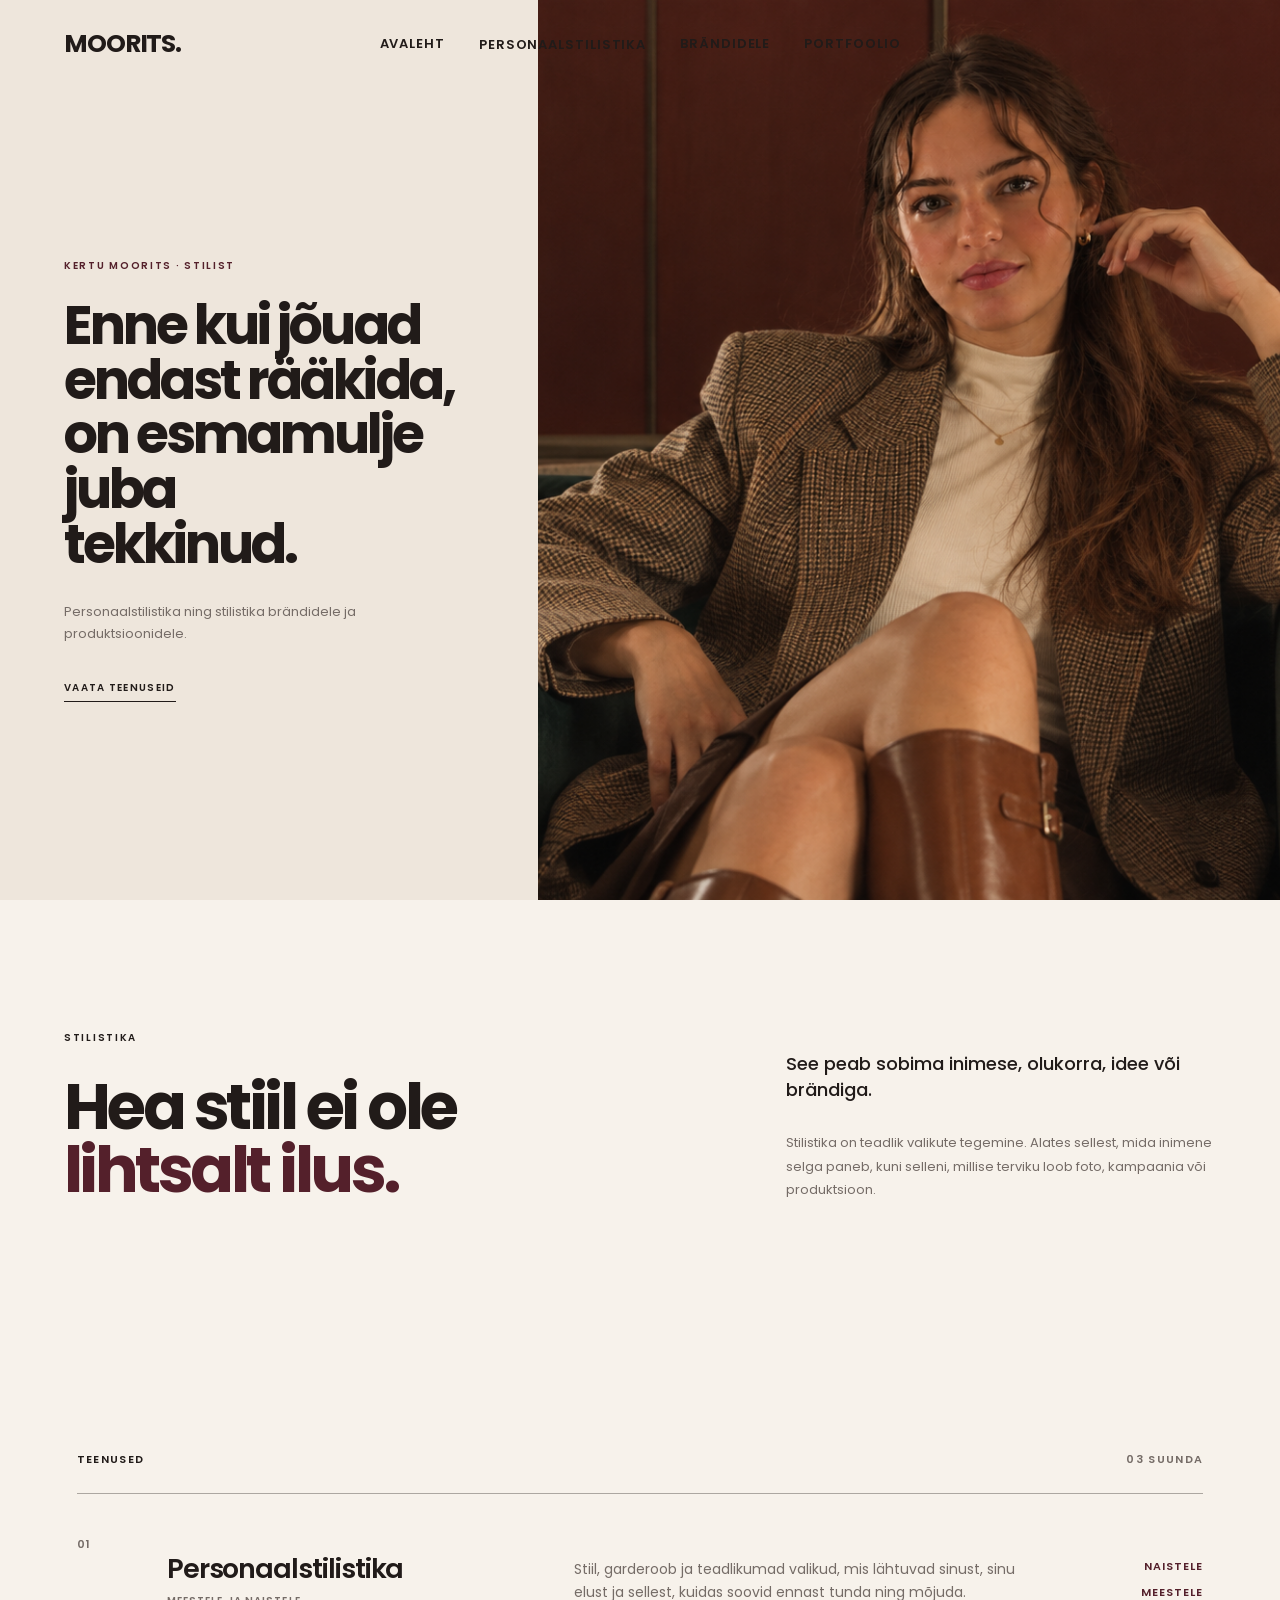
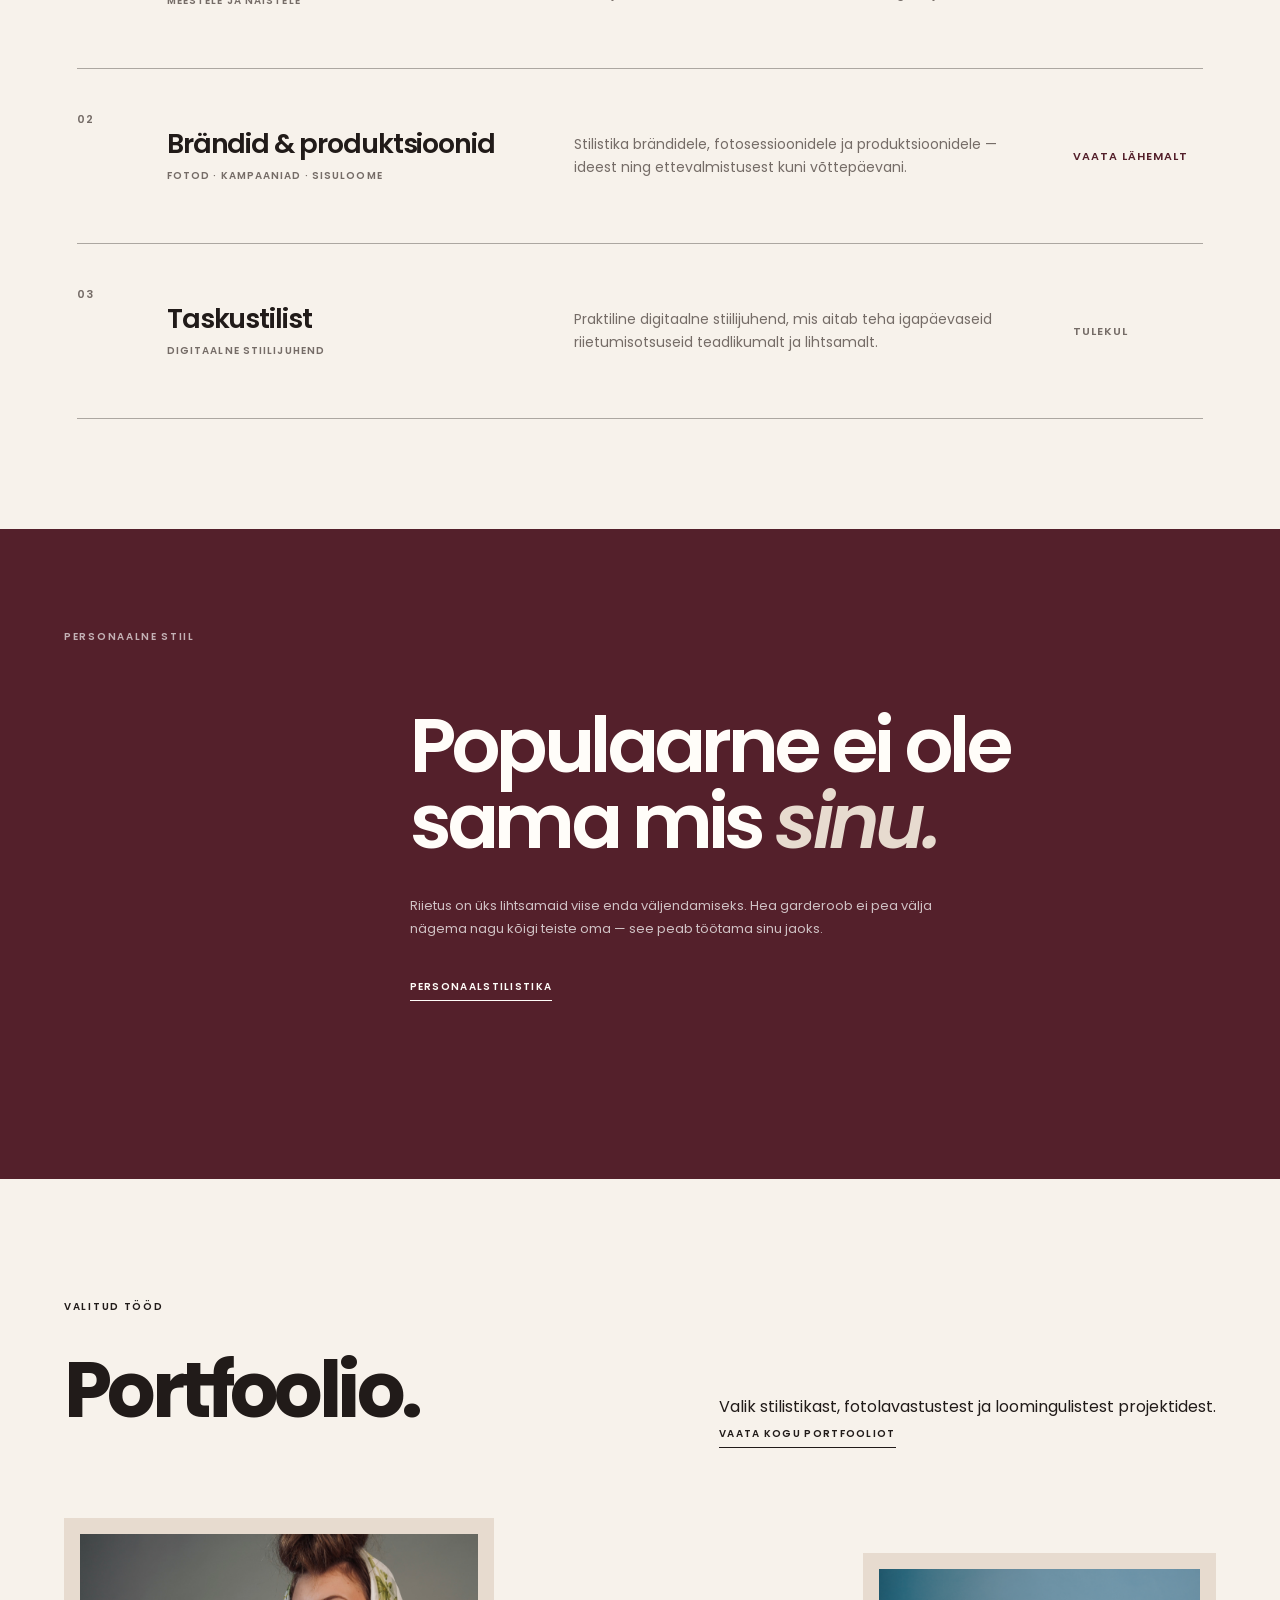
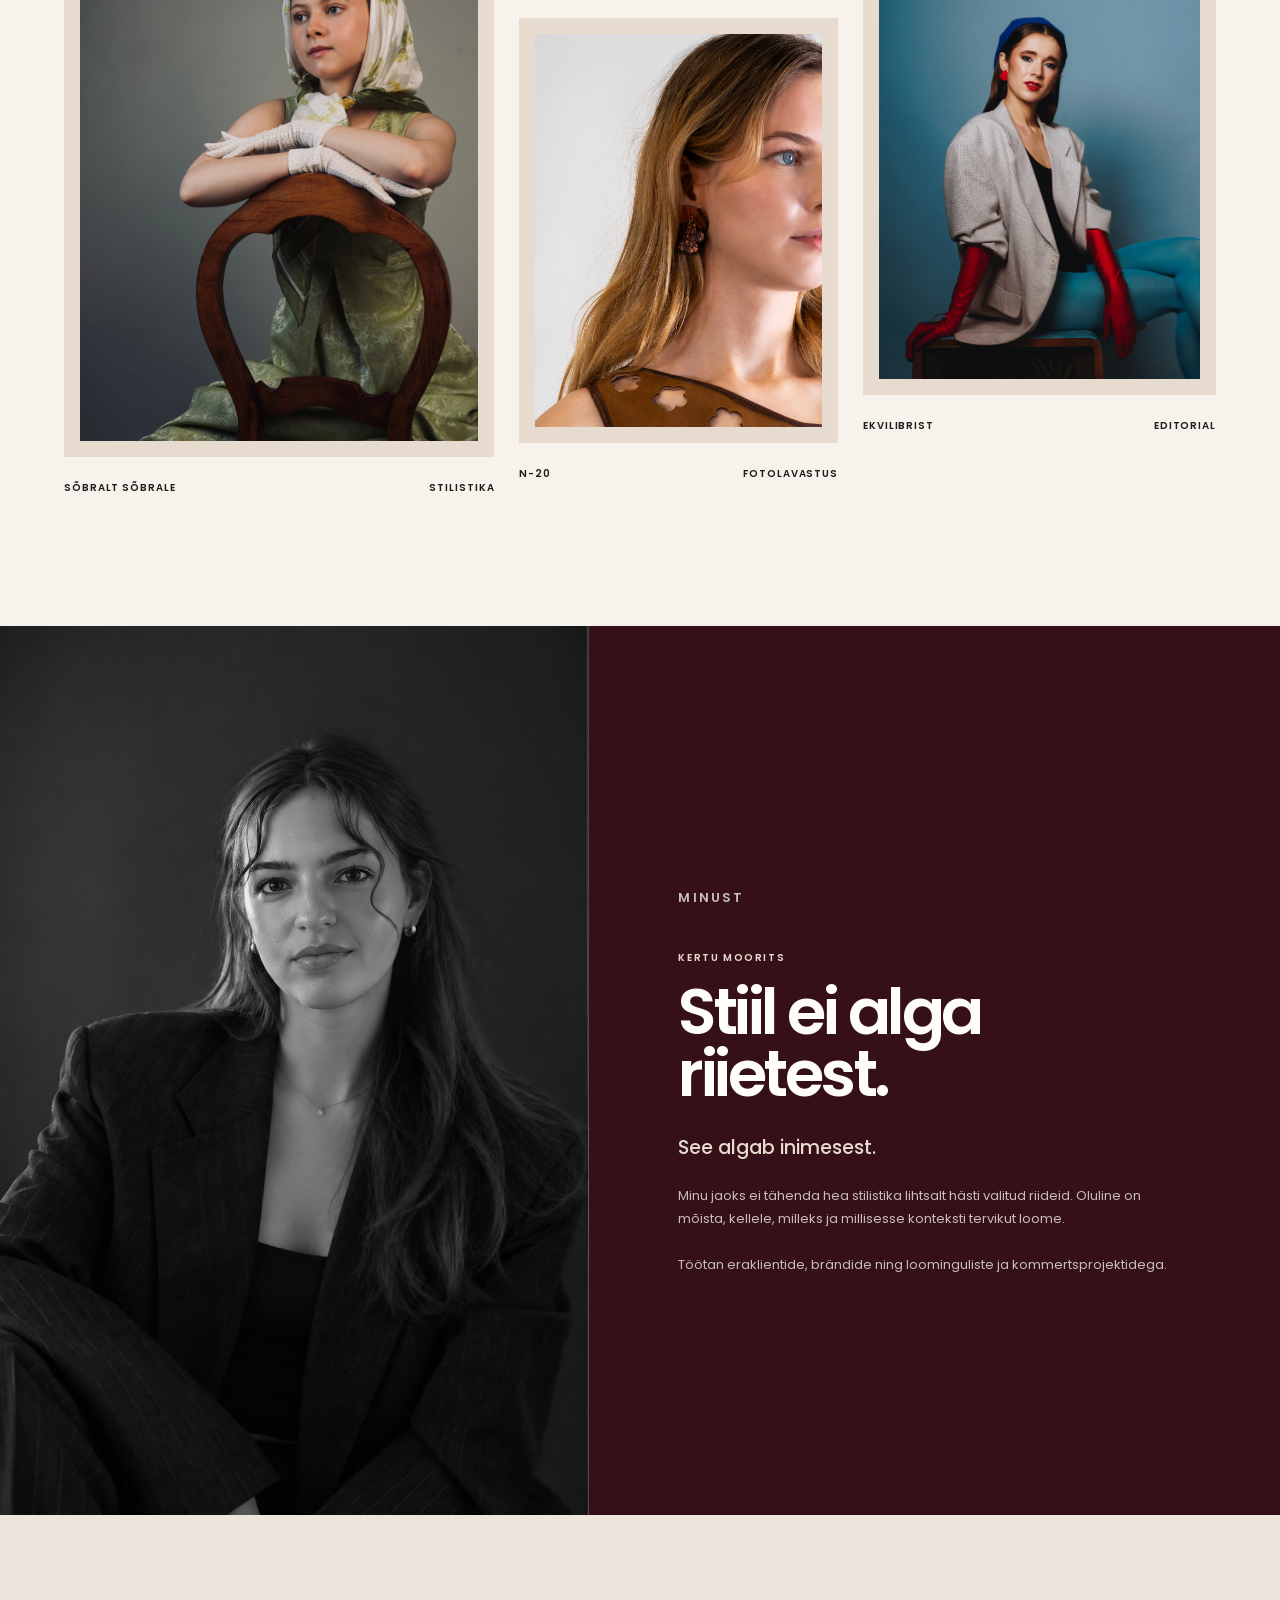
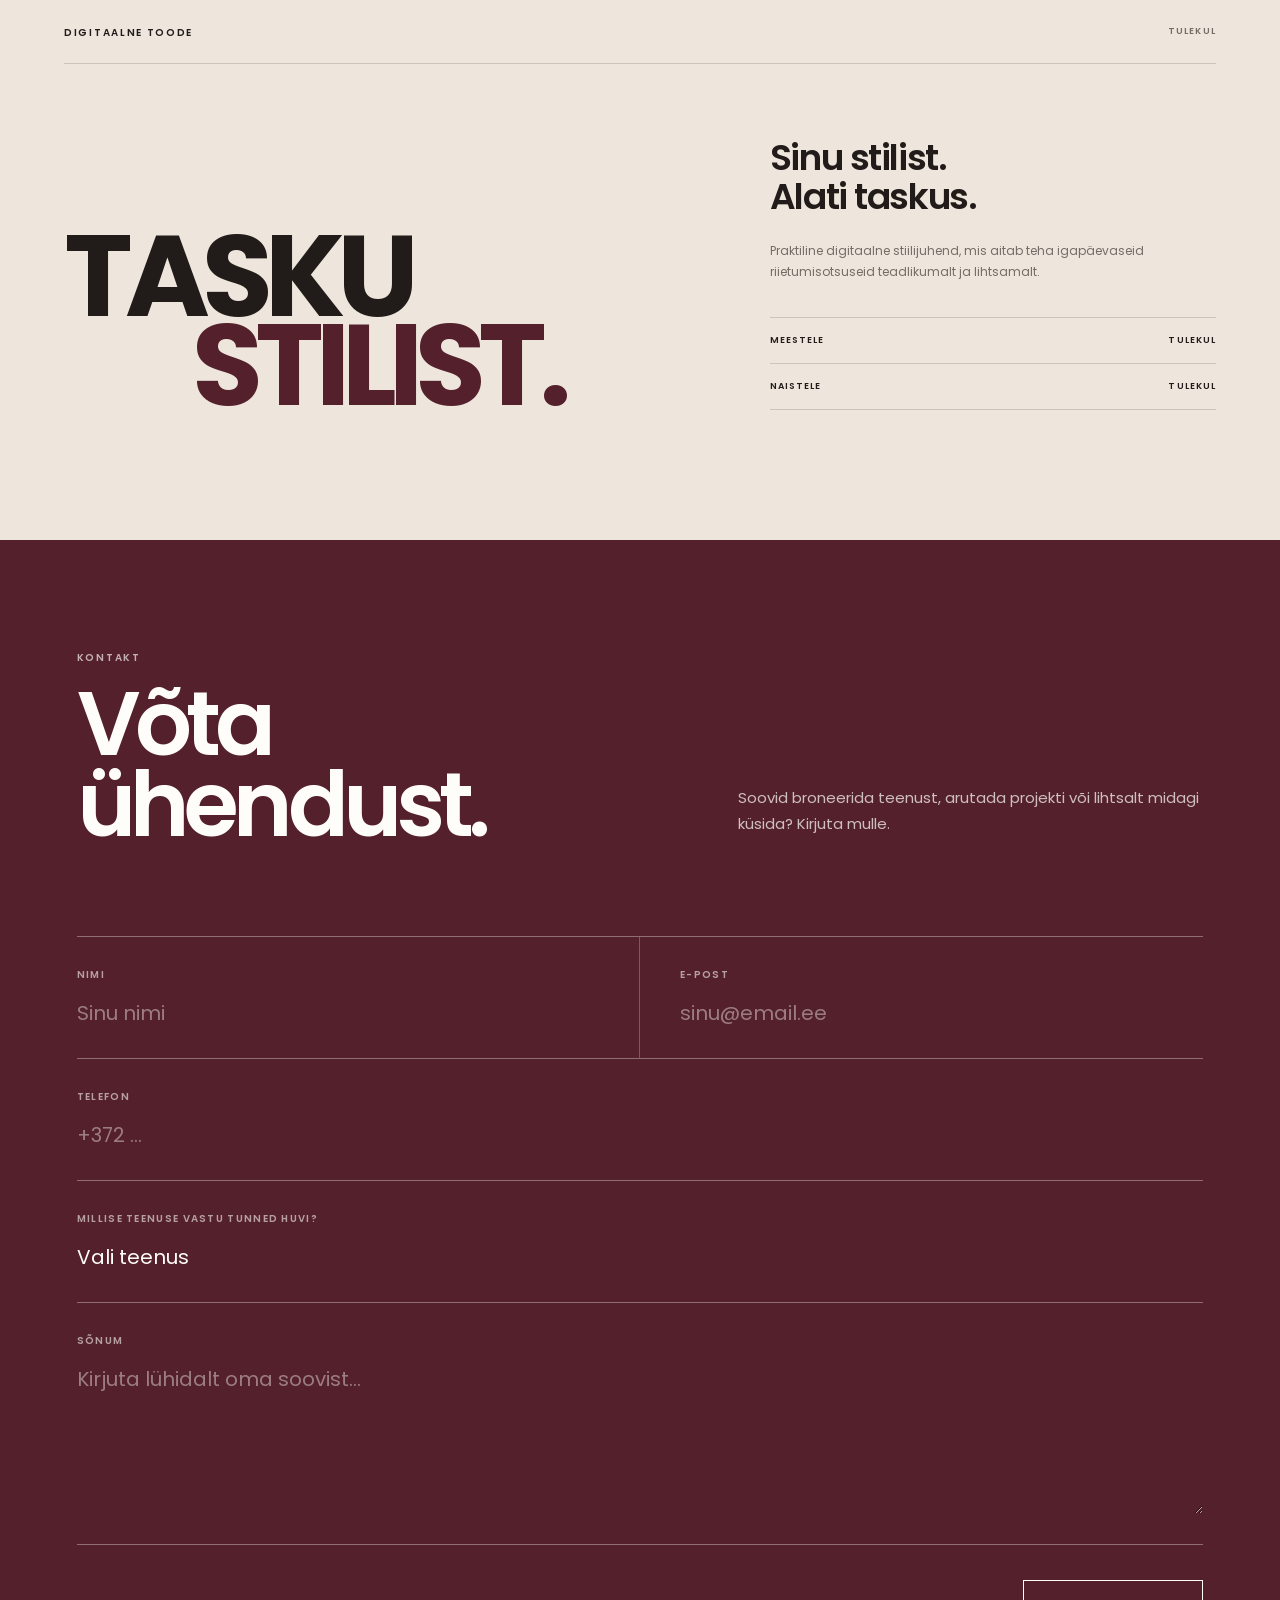
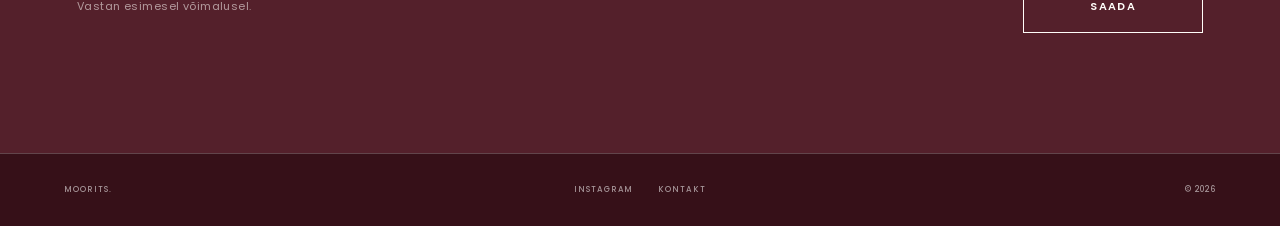
==== index.html @ d395ab91 "Update index.html" ====
<!DOCTYPE html>
<html lang="et">

<head>
  <meta charset="UTF-8">
  <meta name="viewport" content="width=device-width, initial-scale=1.0">

  <title>MOORITS. — Kertu Moorits, stilist</title>

  <meta
    name="description"
    content="MOORITS. — personaalstilistika naistele ja meestele ning stilistika brändidele ja produktsioonidele."
  >

  <link rel="stylesheet" href="./css/style.css">
</head>

<body>

  <!-- HEADER -->

  <header class="header">

    <a href="/" class="logo">
      MOORITS.
    </a>

    <nav class="desktop-nav">

      <a href="/" class="active">AVALEHT</a>

      <div class="nav-dropdown">

        <button class="nav-dropdown-trigger" type="button">
          PERSONAALSTILISTIKA
        </button>

        <div class="nav-dropdown-menu">
          <a href="/meestele/">MEESTELE</a>
          <a href="/naistele/">NAISTELE</a>
        </div>

      </div>

      <a href="/brandidele/">BRÄNDIDELE</a>
      <a href="/portfoolio/">PORTFOOLIO</a>

    </nav>

    <button class="menu-button" id="menuButton" type="button">
      MENÜÜ
    </button>

  </header>


  <!-- MOBILE MENU -->

  <nav class="mobile-nav" id="mobileNav">

    <button class="mobile-close" id="mobileClose" type="button">
      SULGE
    </button>

    <div class="mobile-links">

      <a href="/">Avaleht</a>

      <span class="mobile-nav-label">
        PERSONAALSTILISTIKA
      </span>

      <a href="/meestele/">Meestele</a>
      <a href="/naistele/">Naistele</a>
      <a href="/brandidele/">Brändidele</a>
      <a href="/portfoolio/">Portfoolio</a>
      <a href="#kontakt">Kontakt</a>

    </div>

  </nav>


  <main>

    <!-- HERO -->

    <section class="hero" id="avaleht">

      <div class="hero-text">

        <p class="label">
          KERTU MOORITS · STILIST
        </p>

        <h1>
          Enne kui jõuad<br>
          endast rääkida,<br>
          on esmamulje juba<br>
          tekkinud.
        </h1>

        <p class="hero-description">
          Personaalstilistika ning stilistika
          brändidele ja produktsioonidele.
        </p>

        <a href="#teenused" class="text-link">
          VAATA TEENUSEID
        </a>

      </div>


      <div class="hero-image">

        <img
          src="./images/avaleht/naiste-stilist.png"
          alt="Stilist Kertu Moorits"
        >

      </div>

    </section>


    <!-- INTRO -->

    <section class="intro">

      <div>

        <p class="label">
          STILISTIKA
        </p>

        <h2>
          Hea stiil ei ole<br>
          <span>lihtsalt ilus.</span>
        </h2>

      </div>


      <div class="intro-copy">

        <p class="lead">
          See peab sobima inimese, olukorra,
          idee või brändiga.
        </p>

        <p>
          Stilistika on teadlik valikute tegemine.
          Alates sellest, mida inimene selga paneb,
          kuni selleni, millise terviku loob foto,
          kampaania või produktsioon.
        </p>

      </div>

    </section>


    <!-- SERVICES -->

    <section class="services" id="teenused">

      <div class="section-head">

        <p class="label">
          TEENUSED
        </p>

        <span>
          03 SUUNDA
        </span>

      </div>


      <!-- 01 PERSONAALSTILISTIKA -->

      <div class="service">

        <span class="number">
          01
        </span>

        <div>

          <h3>
            Personaalstilistika
          </h3>

          <small>
            MEESTELE JA NAISTELE
          </small>

        </div>

        <p>
          Stiil, garderoob ja teadlikumad valikud,
          mis lähtuvad sinust, sinu elust ja sellest,
          kuidas soovid ennast tunda ning mõjuda.
        </p>

        <div class="service-actions">

          <a href="/naistele/" class="service-link">
            NAISTELE
          </a>

          <a href="/meestele/" class="service-link">
            MEESTELE
          </a>

        </div>

      </div>


      <!-- 02 BRÄNDID & PRODUKTSIOONID -->

      <a href="/brandidele/" class="service">

        <span class="number">
          02
        </span>

        <div>

          <h3>
            Brändid &amp; produktsioonid
          </h3>

          <small>
            FOTOD · KAMPAANIAD · SISULOOME
          </small>

        </div>

        <p>
          Stilistika brändidele, fotosessioonidele ja produktsioonidele —
          ideest ning ettevalmistusest kuni võttepäevani.
        </p>

        <span class="service-more">
          VAATA LÄHEMALT
        </span>

      </a>


      <!-- 03 TASKUSTILIST -->

      <div class="service service-coming">

        <span class="number">
          03
        </span>

        <div>

          <h3>
            Taskustilist
          </h3>

          <small>
            DIGITAALNE STIILIJUHEND
          </small>

        </div>

        <p>
          Praktiline digitaalne stiilijuhend,
          mis aitab teha igapäevaseid riietumisotsuseid
          teadlikumalt ja lihtsamalt.
        </p>

        <span class="service-more">
          TULEKUL
        </span>

      </div>

    </section>


    <!-- STATEMENT -->

    <section class="statement">

      <p class="label light">
        PERSONAALNE STIIL
      </p>

      <div class="statement-content">

        <h2>
          Populaarne ei ole<br>
          sama mis <span>sinu.</span>
        </h2>

        <p>
          Riietus on üks lihtsamaid viise enda väljendamiseks.
          Hea garderoob ei pea välja nägema nagu kõigi teiste oma —
          see peab töötama sinu jaoks.
        </p>

        <a href="/naistele/" class="text-link light-link">
          PERSONAALSTILISTIKA
        </a>

      </div>

    </section>


    <!-- PORTFOLIO -->

    <section class="portfolio" id="portfolio">

      <div class="portfolio-head">

        <div>

          <p class="label">
            VALITUD TÖÖD
          </p>

          <h2>
            Portfoolio.
          </h2>

        </div>


        <div>

          <p>
            Valik stilistikast, fotolavastustest
            ja loomingulistest projektidest.
          </p>

          <a href="/portfoolio/" class="text-link">
            VAATA KOGU PORTFOOLIOT
          </a>

        </div>

      </div>


      <div class="portfolio-grid">

        <!-- SÕBRALT SÕBRALE -->

        <a href="/portfoolio/" class="work work-1">

          <div class="work-image">

            <img
              src="./images/portfoolio/fotolavastused/sõbraltsõbrale/Facetune_05-06-2025-17-43-07.jpeg"
              alt="Sõbralt Sõbrale stilistika"
              loading="lazy"
            >

          </div>

          <div class="work-meta">
            <span>SÕBRALT SÕBRALE</span>
            <span>STILISTIKA</span>
          </div>

        </a>


        <!-- N-20 -->

        <a href="/portfoolio/" class="work work-2">

          <div class="work-image">

            <img
              src="./images/portfoolio/fotolavastused/n-20/DSC07305.jpg"
              alt="N-20 fotolavastus"
              loading="lazy"
            >

          </div>

          <div class="work-meta">
            <span>N-20</span>
            <span>FOTOLAVASTUS</span>
          </div>

        </a>


        <!-- EKVILIBRIST -->

        <a href="/portfoolio/" class="work work-3">

          <div class="work-image">

            <img
              src="./images/portfoolio/fotolavastused/ajakirjaprojekt/Ekvilibrist-0135.jpg"
              alt="Ekvilibrist ajakirjaprojekt"
              loading="lazy"
            >

          </div>

          <div class="work-meta">
            <span>EKVILIBRIST</span>
            <span>EDITORIAL</span>
          </div>

        </a>

      </div>

    </section>


    <!-- ABOUT -->

    <section class="about">

      <div class="about-image">

        <img
          src="./images/avaleht/kertu-moorits-stilist.jpg"
          alt="Kertu Moorits"
          loading="lazy"
        >

      </div>


      <div class="about-copy">

        <p class="label light">
          MINUST
        </p>

        <p class="about-name">
          KERTU MOORITS
        </p>

        <h2>
          Stiil ei alga<br>
          riietest.
        </h2>

        <h3>
          See algab inimesest.
        </h3>

        <p>
          Minu jaoks ei tähenda hea stilistika lihtsalt
          hästi valitud riideid. Oluline on mõista, kellele,
          milleks ja millisesse konteksti tervikut loome.
        </p>

        <p>
          Töötan eraklientide, brändide ning loominguliste
          ja kommertsprojektidega.
        </p>

      </div>

    </section>


    <!-- TASKUSTILIST -->

    <section class="taskustilist">

      <div class="section-head">

        <p class="label">
          DIGITAALNE TOODE
        </p>

        <span>
          TULEKUL
        </span>

      </div>


      <div class="task-grid">

        <div class="task-title">
          <span>TASKU</span>
          <span>STILIST.</span>
        </div>


        <div class="task-copy">

          <h2>
            Sinu stilist.<br>
            Alati taskus.
          </h2>

          <p>
            Praktiline digitaalne stiilijuhend,
            mis aitab teha igapäevaseid riietumisotsuseid
            teadlikumalt ja lihtsamalt.
          </p>

          <div class="task-row">
            <span>MEESTELE</span>
            <span>TULEKUL</span>
          </div>

          <div class="task-row">
            <span>NAISTELE</span>
            <span>TULEKUL</span>
          </div>

        </div>

      </div>

    </section>


    <!-- CONTACT -->

    <section class="contact contact-form-section" id="kontakt">

      <div class="contact-form-head">

        <div>

          <p class="label light">
            KONTAKT
          </p>

          <h2>
            Võta<br>
            ühendust.
          </h2>

        </div>


        <p class="contact-intro">
          Soovid broneerida teenust, arutada projekti
          või lihtsalt midagi küsida? Kirjuta mulle.
        </p>

      </div>


      <form
  class="contact-form"
  id="contactForm"
  action="https://formspree.io/f/mjykwdko"
  method="POST"
>

        <!-- NIMI + E-POST -->

        <div class="form-row">

          <div class="form-field">

            <label for="name">
              NIMI
            </label>

            <input
              type="text"
              id="name"
              name="name"
              placeholder="Sinu nimi"
              autocomplete="name"
              required
            >

          </div>


          <div class="form-field">

            <label for="email">
              E-POST
            </label>

            <input
              type="email"
              id="email"
              name="email"
              placeholder="sinu@email.ee"
              autocomplete="email"
              required
            >

          </div>

        </div>


        <!-- TELEFON -->

        <div class="form-field">

          <label for="phone">
            TELEFON
          </label>

          <input
            type="tel"
            id="phone"
            name="phone"
            placeholder="+372 ..."
            autocomplete="tel"
          >

        </div>


        <!-- TEENUSE DROPDOWN -->

        <div class="form-field form-select-field">

          <label for="service">
            MILLISE TEENUSE VASTU TUNNED HUVI?
          </label>

          <select
            id="service"
            name="service"
            required
          >

            <option value="" disabled selected>
              Vali teenus
            </option>

            <option value="Personaalstilistika naistele">
              Personaalstilistika naistele
            </option>

            <option value="Personaalstilistika meestele">
              Personaalstilistika meestele
            </option>

            <option value="Garderoobiaudit">
              Garderoobiaudit
            </option>

            <option value="Stiil ja Shopping">
              Stiil &amp; Shopping
            </option>

            <option value="Garderoob ja Shopping">
              Garderoob + Shopping
            </option>

            <option value="Stiili kiirabi">
              Stiili kiirabi
            </option>

            <option value="Brändid ja produktsioonid">
              Brändid &amp; produktsioonid
            </option>

            <option value="Muu küsimus">
              Muu küsimus
            </option>

          </select>

        </div>


        <!-- SÕNUM -->

        <div class="form-field">

          <label for="message">
            SÕNUM
          </label>

          <textarea
            id="message"
            name="message"
            rows="5"
            placeholder="Kirjuta lühidalt oma soovist..."
            required
          ></textarea>

        </div>


        <!-- SUBMIT -->

        <div class="form-bottom">

          <p>
            Vastan esimesel võimalusel.
          </p>

          <button
            type="submit"
            class="form-submit"
          >
            SAADA
          </button>

        </div>

      </form>

    </section>

  </main>


  <!-- FOOTER -->

  <footer>

    <span>
      MOORITS.
    </span>

    <div>

      <a href="https://www.instagram.com/mooritzmoments" target="_blank" rel="noopener noreferrer">
  INSTAGRAM
</a>

      <a href="#kontakt">
        KONTAKT
      </a>

    </div>

    <span>
      © 2026
    </span>

  </footer>


  <script src="./js/main.js"></script>

</body>
</html>
---- css/style.css ----
@import url("https://fonts.googleapis.com/css2?family=Poppins:wght@400;500;600;700&display=swap");

:root {
  --cream: #f7f2eb;
  --beige: #e7dbcf;
  --beige-light: #eee6dc;

  --wine: #54202b;
  --wine-dark: #361018;

  --ink: #211b19;
  --muted: #756c67;

  --white: #fffdf9;

  --line: rgba(33, 27, 25, 0.16);
  --line-light: rgba(255, 255, 255, 0.22);

  --page: 5vw;
}

* {
  margin: 0;
  padding: 0;
  box-sizing: border-box;
}

html {
  scroll-behavior: smooth;
}

body {
  font-family: "Poppins", Arial, sans-serif;

  background: var(--cream);
  color: var(--ink);

  overflow-x: hidden;

  -webkit-font-smoothing: antialiased;
}

body.menu-open {
  overflow: hidden;
}

img {
  display: block;
  width: 100%;
}

a {
  color: inherit;
  text-decoration: none;
}

button {
  font-family: inherit;
}

.label {
  font-size: 10px;
  font-weight: 600;

  letter-spacing: 0.17em;
}

.label.light {
  color: rgba(255,255,255,0.65);
}

.text-link {
  display: inline-block;

  width: fit-content;

  padding-bottom: 5px;

  border-bottom: 1px solid currentColor;

  font-size: 10px;
  font-weight: 600;

  letter-spacing: 0.13em;
}

.light-link {
  color: var(--white);
}


/* HEADER */

.header {
  position: absolute;

  top: 0;
  left: 0;

  z-index: 50;

  width: 100%;
  height: 86px;

  display: grid;

  grid-template-columns: 1fr auto 1fr;

  align-items: center;

  padding: 0 var(--page);
}

.logo {
  width: 150px;
}

.desktop-nav {
  display: flex;

  gap: 30px;

  align-items: center;
}

.desktop-nav a {
  font-size: 9px;
  font-weight: 600;

  letter-spacing: 0.11em;
}

.menu-button {
  display: none;
}


/* MOBILE MENU */

.mobile-nav {
  display: none;
}


/* HERO */

.hero {
  min-height: 100vh;

  display: grid;

  grid-template-columns: 42% 58%;

  background: var(--beige-light);
}

.hero-text {
  display: flex;

  flex-direction: column;

  justify-content: center;

  padding:
    130px
    5vw
    70px
    var(--page);
}

.hero-text .label {
  margin-bottom: 25px;

  color: var(--wine);
}

.hero-text h1 {
  max-width: 620px;

  font-size: clamp(40px, 4.2vw, 67px);
  font-weight: 700;

  line-height: 1.02;
  letter-spacing: -0.055em;
}

.hero-description {
  max-width: 360px;

  margin-top: 28px;

  color: var(--muted);

  font-size: 13px;
  line-height: 1.7;
}

.hero-text .text-link {
  margin-top: 35px;
}

.hero-image {
  min-width: 0;

  overflow: hidden;
}

.hero-image img {
  width: 100%;
  height: 100%;

  object-fit: cover;
  object-position: center center;
}


/* INTRO */

.intro {
  display: grid;

  grid-template-columns: 1.15fr 0.85fr;

  gap: 11vw;

  padding:
    130px
    var(--page)
    140px;
}

.intro h2 {
  margin-top: 30px;

  font-size: clamp(43px, 5vw, 76px);
  font-weight: 700;

  line-height: 0.98;
  letter-spacing: -0.055em;
}

.intro h2 span {
  color: var(--wine);
}

.intro-copy {
  align-self: end;
}

.intro-copy p {
  color: var(--muted);

  font-size: 13px;
  line-height: 1.8;
}

.intro-copy .lead {
  margin-bottom: 28px;

  color: var(--ink);

  font-size: 18px;
  font-weight: 500;

  line-height: 1.45;
}


/* SERVICES */

.services {
  padding:
    100px
    var(--page)
    130px;

  background: var(--beige);
}

.section-head {
  display: flex;

  justify-content: space-between;

  padding-bottom: 22px;

  border-bottom: 1px solid var(--line);
}

.section-head span {
  color: var(--muted);

  font-size: 9px;
  font-weight: 600;

  letter-spacing: 0.13em;
}

.service {
  min-height: 175px;

  display: grid;

  grid-template-columns:
    55px
    1.05fr
    0.75fr
    30px;

  gap: 35px;

  align-items: center;

  border-bottom: 1px solid var(--line);

  transition:
    background 0.25s ease,
    color 0.25s ease,
    padding 0.25s ease;
}

.service:hover {
  padding-left: 20px;
  padding-right: 20px;

  background: var(--wine);
  color: var(--white);
}

.number {
  align-self: start;

  padding-top: 45px;

  color: var(--muted);

  font-size: 9px;
}

.service h3 {
  font-size: clamp(27px, 3vw, 46px);
  font-weight: 600;

  line-height: 1.05;
  letter-spacing: -0.04em;
}

.service small {
  display: block;

  margin-top: 10px;

  color: var(--muted);

  font-size: 8px;
  font-weight: 600;

  letter-spacing: 0.15em;
}

.service p {
  max-width: 390px;

  color: var(--muted);

  font-size: 12px;
  line-height: 1.75;
}

.service:hover .number,
.service:hover small,
.service:hover p {
  color: rgba(255,255,255,0.7);
}

.arrow {
  justify-self: end;

  font-size: 22px;
}


/* STATEMENT */

.statement {
  min-height: 650px;

  display: grid;

  grid-template-columns: 30% 70%;

  padding:
    100px
    var(--page);

  background: var(--wine);

  color: var(--white);
}

.statement-content {
  align-self: center;

  max-width: 920px;
}

.statement h2 {
  font-size: clamp(48px, 6vw, 90px);
  font-weight: 600;

  line-height: 0.98;
  letter-spacing: -0.06em;
}

.statement h2 span {
  color: var(--beige);

  font-style: italic;
}

.statement-content p {
  max-width: 560px;

  margin-top: 35px;

  color: rgba(255,255,255,0.72);

  font-size: 13px;
  line-height: 1.8;
}

.statement-content .text-link {
  margin-top: 38px;
}


/* PORTFOLIO */

.portfolio {
  padding:
    120px
    var(--page)
    130px;
}

.portfolio-head {
  display: flex;

  justify-content: space-between;
  align-items: end;

  gap: 60px;

  margin-bottom: 70px;
}

.portfolio-head h2 {
  margin-top: 17px;

  font-size: clamp(50px, 6vw, 88px);
  font-weight: 700;

  letter-spacing: -0.06em;
}

.portfolio-head > p {
  max-width: 320px;

  color: var(--muted);

  font-size: 12px;
  line-height: 1.7;
}

.portfolio-grid {
  display: grid;

  grid-template-columns: 1fr 0.74fr 0.82fr;

  gap: 25px;

  align-items: start;
}

.work-2 {
  margin-top: 100px;
}

.work-3 {
  margin-top: 35px;
}

.work-image {
  aspect-ratio: 4 / 5;

  padding: 16px;

  font-size: 9px;
  font-weight: 600;
}

.neutral {
  background: #cdbfb2;
}

.wine {
  background: var(--wine);
  color: var(--white);
}

.dark {
  background: var(--ink);
  color: var(--white);
}

.work-meta {
  display: flex;

  justify-content: space-between;

  margin-top: 11px;

  font-size: 8px;
  font-weight: 600;

  letter-spacing: 0.12em;
}


/* ABOUT */

.about {
  display: grid;

  grid-template-columns: 46% 54%;

  min-height: 760px;

  background: var(--wine-dark);

  color: var(--white);
}

.about-image {
  overflow: hidden;
}

.about-image img {
  width: 100%;
  height: 100%;

  object-fit: cover;
  object-position: center top;
}

.about-copy {
  display: flex;

  flex-direction: column;

  justify-content: center;

  padding:
    90px
    8vw
    90px
    7vw;
}

.about-name {
  margin-top: 40px;

  color: var(--beige);

  font-size: 10px;
  font-weight: 600;

  letter-spacing: 0.16em;
}

.about-copy h2 {
  margin-top: 15px;

  font-size: clamp(46px, 5vw, 78px);
  font-weight: 600;

  line-height: 0.98;
  letter-spacing: -0.055em;
}

.about-copy h3 {
  margin-top: 27px;

  color: var(--beige);

  font-size: 19px;
  font-weight: 500;
}

.about-copy > p:not(.about-name) {
  max-width: 560px;

  margin-top: 22px;

  color: rgba(255,255,255,0.72);

  font-size: 13px;
  line-height: 1.8;
}

.about-copy .text-link {
  margin-top: 38px;
}


/* TASKUSTILIST */

.taskustilist {
  padding:
    110px
    var(--page)
    130px;

  background: var(--beige-light);
}

.task-grid {
  display: grid;

  grid-template-columns: 1.15fr 0.85fr;

  gap: 8vw;

  align-items: end;

  margin-top: 75px;
}

.task-title {
  font-size: clamp(65px, 9vw, 135px);
  font-weight: 700;

  line-height: 0.78;
  letter-spacing: -0.07em;
}

.task-title span {
  display: block;
}

.task-title span:last-child {
  margin-left: 10vw;

  color: var(--wine);
}

.task-copy {
  max-width: 450px;
}

.task-copy h2 {
  font-size: clamp(28px, 2.8vw, 42px);
  font-weight: 600;

  line-height: 1.08;
  letter-spacing: -0.04em;
}

.task-copy > p {
  margin-top: 24px;

  color: var(--muted);

  font-size: 12px;
  line-height: 1.75;
}

.task-row {
  display: flex;

  justify-content: space-between;

  padding: 16px 0;

  border-top: 1px solid var(--line);

  font-size: 9px;
  font-weight: 600;

  letter-spacing: 0.12em;
}

.task-copy .task-row:first-of-type {
  margin-top: 35px;
}

.task-copy .task-row:last-child {
  border-bottom: 1px solid var(--line);
}


/* CONTACT */

.contact {
  padding:
    105px
    var(--page)
    115px;

  background: var(--wine);

  color: var(--white);
}

.contact-grid {
  display: grid;

  grid-template-columns: 1.2fr 0.8fr;

  gap: 8vw;

  align-items: end;

  margin-top: 55px;
}

.contact h2 {
  font-size: clamp(53px, 7vw, 105px);
  font-weight: 600;

  line-height: 0.92;
  letter-spacing: -0.06em;
}

.contact-grid > div {
  max-width: 430px;
}

.contact-grid p {
  color: rgba(255,255,255,0.72);

  font-size: 13px;
  line-height: 1.8;
}

.contact-link {
  display: block;

  margin-top: 35px;

  padding: 17px 0;

  border-top: 1px solid var(--line-light);
  border-bottom: 1px solid var(--line-light);

  font-size: 10px;
  font-weight: 600;

  letter-spacing: 0.13em;
}


/* FOOTER */

footer {
  display: grid;

  grid-template-columns: 1fr auto 1fr;

  align-items: center;

  gap: 40px;

  padding:
    30px
    var(--page);

  background: var(--wine-dark);

  color: rgba(255,255,255,0.55);

  border-top: 1px solid var(--line-light);

  font-size: 8px;
  font-weight: 500;

  letter-spacing: 0.12em;
}

footer div {
  display: flex;

  gap: 25px;
}

footer > span:last-child {
  justify-self: end;
}


/* TABLET */

@media (max-width: 1000px) {

  :root {
    --page: 35px;
  }

  .desktop-nav {
    gap: 18px;
  }

  .service {
    grid-template-columns:
      45px
      1fr
      0.7fr
      30px;

    gap: 20px;
  }

}


/* PHONE */

@media (max-width: 760px) {

  :root {
    --page: 20px;
  }


  /* HEADER */

  .header {
    height: 70px;

    grid-template-columns: 1fr auto;
  }

  .logo {
    width: 125px;
  }

  .desktop-nav {
    display: none;
  }

  .menu-button {
    display: block;

    border: 0;
    background: none;

    color: var(--ink);

    font-size: 9px;
    font-weight: 600;

    letter-spacing: 0.14em;

    cursor: pointer;
  }


  /* MOBILE NAV */

  .mobile-nav {
    position: fixed;

    inset: 0;

    z-index: 100;

    display: flex;

    flex-direction: column;

    padding:
      25px
      var(--page);

    background: var(--wine-dark);

    color: var(--white);

    opacity: 0;

    visibility: hidden;

    transition:
      opacity 0.25s ease,
      visibility 0.25s ease;
  }

  .mobile-nav.open {
    opacity: 1;
    visibility: visible;
  }

  .mobile-close {
    align-self: flex-end;

    border: 0;
    background: none;

    color: var(--white);

    font-size: 9px;
    font-weight: 600;

    letter-spacing: 0.14em;

    cursor: pointer;
  }

  .mobile-links {
    display: flex;

    flex-direction: column;

    justify-content: center;

    flex: 1;

    gap: 7px;
  }

  .mobile-links a {
    font-size: clamp(34px, 10vw, 50px);
    font-weight: 600;

    line-height: 1.12;
    letter-spacing: -0.05em;
  }


  /* HERO */

  .hero {
    display: flex;

    flex-direction: column;

    min-height: auto;

    padding-top: 70px;
  }

  .hero-image {
    order: 1;

    height: 60vh;
    min-height: 430px;
  }

  .hero-image img {
    object-position: center 35%;
  }

  .hero-text {
    order: 2;

    padding:
      45px
      var(--page)
      60px;
  }

  .hero-text h1 {
    max-width: 100%;

    font-size: clamp(38px, 10.6vw, 52px);
  }

  .hero-description {
    margin-top: 22px;
  }


  /* INTRO */

  .intro {
    display: block;

    padding:
      80px
      var(--page)
      90px;
  }

  .intro h2 {
    font-size: clamp(39px, 11vw, 56px);
  }

  .intro-copy {
    margin-top: 55px;

    padding-top: 23px;

    border-top: 1px solid var(--line);
  }


  /* SERVICES */

  .services {
    padding:
      75px
      var(--page)
      85px;
  }

  .service {
    min-height: auto;

    grid-template-columns: 1fr 30px;

    gap: 16px;

    padding: 28px 0;
  }

  .number {
    grid-column: 1 / -1;

    padding-top: 0;
  }

  .service > div {
    grid-column: 1 / -1;
  }

  .service h3 {
    font-size: clamp(28px, 8vw, 39px);
  }

  .service p {
    grid-column: 1;

    padding-top: 5px;
  }

  .arrow {
    grid-column: 2;

    align-self: end;
  }

  .service:hover {
    padding:
      28px
      15px;

    margin:
      0
      -15px;
  }


  /* STATEMENT */

  .statement {
    min-height: auto;

    display: block;

    padding:
      80px
      var(--page)
      90px;
  }

  .statement-content {
    margin-top: 85px;
  }

  .statement h2 {
    font-size: clamp(43px, 12vw, 61px);
  }


  /* PORTFOLIO */

  .portfolio {
    padding:
      85px
      var(--page)
      90px;
  }

  .portfolio-head {
    display: block;

    margin-bottom: 50px;
  }

  .portfolio-head h2 {
    font-size: clamp(49px, 14vw, 70px);
  }

  .portfolio-head > p {
    margin-top: 28px;
  }

  .portfolio-grid {
    display: flex;

    gap: 14px;

    margin:
      0
      calc(var(--page) * -1);

    padding:
      0
      var(--page)
      15px;

    overflow-x: auto;

    scroll-snap-type: x mandatory;
    scrollbar-width: none;
  }

  .portfolio-grid::-webkit-scrollbar {
    display: none;
  }

  .work {
    flex: 0 0 80vw;

    margin-top: 0;

    scroll-snap-align: start;
  }


  /* ABOUT */

  .about {
    display: flex;

    flex-direction: column;

    min-height: auto;
  }

  .about-image {
    height: 62vh;
  }

  .about-copy {
    padding:
      70px
      var(--page)
      85px;
  }

  .about-copy h2 {
    font-size: clamp(43px, 12vw, 60px);
  }


  /* TASK */

  .taskustilist {
    padding:
      80px
      var(--page)
      90px;
  }

  .task-grid {
    display: block;

    margin-top: 55px;
  }

  .task-title {
    font-size: clamp(63px, 18vw, 90px);
  }

  .task-copy {
    margin-top: 80px;
  }

  .task-copy h2 {
    font-size: 30px;
  }


  /* CONTACT */

  .contact {
    padding:
      85px
      var(--page)
      90px;
  }

  .contact-grid {
    display: block;

    margin-top: 50px;
  }

  .contact h2 {
    font-size: clamp(50px, 14vw, 68px);
  }

  .contact-grid > div {
    margin-top: 60px;
  }


  /* FOOTER */

  footer {
    grid-template-columns: 1fr auto;

    gap: 25px;

    padding:
      28px
      var(--page);
  }

  footer div {
    justify-self: end;
  }

  footer > span:last-child {
    grid-column: 1 / -1;

    justify-self: start;
  }

}
/* =========================================================
   PERSONAALSTILISTIKA — NAISTELE
   ========================================================= */


/* NAV DROPDOWN */

.nav-dropdown {
  position: relative;
}

.nav-dropdown-trigger {
  padding: 25px 0;

  border: 0;
  background: transparent;

  color: var(--ink);

  font-family: inherit;
  font-size: 9px;
  font-weight: 600;

  letter-spacing: 0.11em;

  cursor: pointer;
}

.nav-dropdown-menu {
  position: absolute;

  top: calc(100% - 10px);
  left: 50%;

  width: 185px;

  padding: 10px;

  background: var(--white);

  border: 1px solid var(--line);

  transform:
    translateX(-50%)
    translateY(8px);

  opacity: 0;
  visibility: hidden;

  transition:
    opacity 0.2s ease,
    transform 0.2s ease,
    visibility 0.2s ease;
}

.nav-dropdown:hover .nav-dropdown-menu,
.nav-dropdown:focus-within .nav-dropdown-menu {
  opacity: 1;
  visibility: visible;

  transform:
    translateX(-50%)
    translateY(0);
}

.nav-dropdown-menu a {
  display: block;

  padding: 12px 14px;

  color: var(--ink);

  font-size: 9px;
  font-weight: 600;

  letter-spacing: 0.11em;
}

.nav-dropdown-menu a:hover,
.nav-dropdown-menu a.active {
  background: var(--beige-light);
  color: var(--wine);
}

.mobile-nav-label {
  margin-top: 20px;
  margin-bottom: 3px;

  color: rgba(255,255,255,0.45);

  font-size: 9px;
  font-weight: 600;

  letter-spacing: 0.15em;
}


/* HEADER */

.women-header {
  color: var(--ink);
}


/* HERO */

.women-hero {
  min-height: 100vh;

  display: grid;

  grid-template-columns: 58% 42%;

  padding-top: 86px;

  background: var(--beige-light);
}

.women-hero-copy {
  display: flex;

  flex-direction: column;

  justify-content: center;

  padding:
    80px
    7vw
    90px
    var(--page);
}

.women-hero-copy .label {
  margin-bottom: 30px;

  color: var(--wine);
}

.women-hero-copy h1 {
  max-width: 800px;

  font-size: clamp(58px, 7vw, 108px);
  font-weight: 700;

  line-height: 0.9;
  letter-spacing: -0.07em;
}

.women-hero-lead {
  max-width: 570px;

  margin-top: 40px;

  color: var(--muted);

  font-size: 14px;
  line-height: 1.8;
}

.women-hero-copy .text-link {
  margin-top: 38px;
}

.women-hero-visual {
  position: relative;

  display: flex;

  flex-direction: column;

  justify-content: space-between;

  padding:
    50px
    45px;

  background: var(--wine);

  color: var(--white);

  overflow: hidden;
}

.women-hero-number {
  align-self: flex-end;

  font-size: 10px;
  font-weight: 600;

  letter-spacing: 0.15em;
}

.women-hero-word {
  margin-left: -7px;

  font-size: clamp(70px, 8vw, 135px);
  font-weight: 700;

  line-height: 0.76;
  letter-spacing: -0.08em;

  transform: rotate(-90deg);
  transform-origin: left bottom;

  white-space: nowrap;

  opacity: 0.12;
}


/* INTRO */

.women-intro {
  display: grid;

  grid-template-columns: 1.2fr 0.8fr;

  gap: 10vw;

  padding:
    130px
    var(--page)
    140px;
}

.women-intro-heading h2 {
  max-width: 900px;

  margin-top: 30px;

  font-size: clamp(48px, 6vw, 90px);
  font-weight: 700;

  line-height: 0.96;
  letter-spacing: -0.06em;
}

.women-intro-heading h2 span {
  color: var(--wine);
}

.women-intro-copy {
  align-self: end;
}

.women-intro-copy p {
  color: var(--muted);

  font-size: 13px;
  line-height: 1.85;
}

.women-intro-copy .women-intro-lead {
  margin-bottom: 25px;

  color: var(--ink);

  font-size: 18px;
  font-weight: 500;

  line-height: 1.5;
}


/* IDENTITY */

.women-identity {
  padding:
    100px
    var(--page)
    105px;

  background: var(--wine-dark);

  color: var(--white);
}

.women-identity-main {
  display: grid;

  grid-template-columns: 1.1fr 0.9fr;

  gap: 10vw;

  margin-top: 85px;
}

.women-identity-main h2 {
  max-width: 760px;

  font-size: clamp(47px, 5.7vw, 86px);
  font-weight: 600;

  line-height: 0.98;
  letter-spacing: -0.06em;
}

.women-identity-text p {
  margin-bottom: 23px;

  color: rgba(255,255,255,0.72);

  font-size: 13px;
  line-height: 1.85;
}

.women-identity-statement {
  max-width: 1050px;

  margin-top: 110px;
  margin-left: auto;

  padding-top: 30px;

  border-top: 1px solid var(--line-light);

  font-size: clamp(27px, 3.2vw, 48px);
  font-weight: 500;

  line-height: 1.18;
  letter-spacing: -0.04em;
}

.women-identity-statement strong {
  display: block;

  margin-top: 7px;

  color: var(--beige);

  font-weight: 600;
}


/* SERVICES */

.women-services {
  padding:
    110px
    var(--page)
    120px;

  background: var(--cream);
}

.women-services-heading {
  display: grid;

  grid-template-columns: 1.2fr 0.8fr;

  gap: 10vw;

  align-items: end;

  margin:
    75px
    0
    70px;
}

.women-services-heading h2 {
  font-size: clamp(52px, 6.5vw, 96px);
  font-weight: 700;

  line-height: 0.92;
  letter-spacing: -0.065em;
}

.women-services-heading p {
  max-width: 390px;

  color: var(--muted);

  font-size: 13px;
  line-height: 1.8;
}


/* COMPARISON */

.service-comparison {
  display: grid;

  grid-template-columns: repeat(3, 1fr);

  border-top: 1px solid var(--line);
  border-left: 1px solid var(--line);
}

.comparison-card {
  min-height: 690px;

  display: flex;

  flex-direction: column;

  padding:
    35px
    32px;

  border-right: 1px solid var(--line);
  border-bottom: 1px solid var(--line);

  background: var(--cream);
}

.comparison-featured {
  background: var(--beige);
}

.comparison-top {
  display: flex;

  justify-content: space-between;

  color: var(--muted);

  font-size: 8px;
  font-weight: 600;

  letter-spacing: 0.13em;
}

.comparison-card h3 {
  min-height: 110px;

  margin-top: 50px;

  font-size: clamp(30px, 3vw, 47px);
  font-weight: 600;

  line-height: 1.03;
  letter-spacing: -0.045em;
}

.comparison-price {
  margin-top: 22px;

  color: var(--wine);

  font-size: 25px;
  font-weight: 600;
}

.comparison-fit {
  min-height: 120px;

  margin-top: 35px;

  color: var(--ink);

  font-size: 12px;
  font-weight: 500;

  line-height: 1.65;
}

.comparison-card ul {
  margin:
    25px
    0
    40px;

  padding: 0;

  list-style: none;
}

.comparison-card li {
  position: relative;

  padding:
    11px
    0
    11px
    18px;

  border-top: 1px solid var(--line);

  color: var(--muted);

  font-size: 11px;
  line-height: 1.5;
}

.comparison-card li::before {
  content: "";

  position: absolute;

  top: 17px;
  left: 0;

  width: 5px;
  height: 5px;

  border-radius: 50%;

  background: var(--wine);
}

.comparison-link {
  width: fit-content;

  margin-top: auto;

  padding-bottom: 5px;

  border-bottom: 1px solid currentColor;

  font-size: 9px;
  font-weight: 600;

  letter-spacing: 0.13em;
}

.services-note {
  margin-top: 22px;

  color: var(--muted);

  font-size: 10px;
  line-height: 1.7;
}


/* DETAIL SECTIONS */

.women-service-detail {
  display: grid;

  grid-template-columns: 23% 77%;

  padding:
    110px
    var(--page)
    120px;

  background: var(--beige-light);

  border-top: 1px solid var(--line);
}

.women-service-detail:nth-of-type(even) {
  background: var(--cream);
}

.detail-side {
  display: flex;

  flex-direction: column;

  justify-content: space-between;

  min-height: 200px;
}

.detail-number {
  color: var(--wine);

  font-size: 76px;
  font-weight: 600;

  line-height: 1;
  letter-spacing: -0.07em;
}

.detail-main {
  max-width: 1050px;
}

.detail-heading {
  display: flex;

  justify-content: space-between;
  align-items: start;

  gap: 50px;
}

.detail-heading h2 {
  max-width: 760px;

  font-size: clamp(52px, 6vw, 92px);
  font-weight: 600;

  line-height: 0.92;
  letter-spacing: -0.065em;
}

.detail-price {
  padding-top: 9px;

  color: var(--wine);

  font-size: 25px;
  font-weight: 600;

  white-space: nowrap;
}

.detail-lead {
  max-width: 720px;

  margin-top: 55px;

  font-size: 18px;
  font-weight: 500;

  line-height: 1.55;
}

.detail-columns {
  display: grid;

  grid-template-columns: repeat(2, 1fr);

  gap: 55px;

  margin-top: 45px;
}

.detail-columns p {
  color: var(--muted);

  font-size: 13px;
  line-height: 1.85;
}

.detail-includes {
  display: grid;

  grid-template-columns: 0.45fr 1fr;

  gap: 50px;

  margin-top: 70px;
  padding-top: 25px;

  border-top: 1px solid var(--line);
}

.detail-includes > span {
  font-size: 9px;
  font-weight: 600;

  letter-spacing: 0.13em;
}

.detail-includes ul {
  padding: 0;

  list-style: none;
}

.detail-includes li {
  padding: 10px 0;

  border-bottom: 1px solid var(--line);

  color: var(--muted);

  font-size: 12px;
}


/* WINE SERVICE DETAIL */

.wine-detail {
  background: var(--wine) !important;

  color: var(--white);

  border-color: var(--line-light);
}

.wine-detail .detail-number,
.wine-detail .detail-price {
  color: var(--beige);
}

.wine-detail .detail-lead {
  color: var(--white);
}

.wine-detail .detail-columns p,
.wine-detail .detail-includes li {
  color: rgba(255,255,255,0.7);
}

.wine-detail .detail-includes,
.wine-detail .detail-includes li {
  border-color: var(--line-light);
}


/* STYLE SOS */

.style-sos {
  padding:
    105px
    var(--page)
    115px;

  background: var(--wine-dark);

  color: var(--white);
}

.style-sos-top {
  display: flex;

  justify-content: space-between;

  padding-bottom: 22px;

  border-bottom: 1px solid var(--line-light);
}

.style-sos-top > span {
  color: var(--beige);

  font-size: 18px;
  font-weight: 600;
}

.style-sos-grid {
  display: grid;

  grid-template-columns: 1.15fr 0.85fr;

  gap: 10vw;

  margin-top: 80px;
}

.style-sos h2 {
  font-size: clamp(48px, 6vw, 88px);
  font-weight: 600;

  line-height: 0.95;
  letter-spacing: -0.06em;
}

.style-sos-copy p {
  margin-bottom: 22px;

  color: rgba(255,255,255,0.7);

  font-size: 13px;
  line-height: 1.85;
}

.style-sos-copy .style-sos-lead {
  color: var(--white);

  font-size: 18px;
  font-weight: 500;

  line-height: 1.55;
}

.style-sos-copy .text-link {
  margin-top: 15px;
}


/* FINAL STATEMENT */

.women-final {
  padding:
    130px
    var(--page)
    140px;

  background: var(--cream);
}

.women-final h2 {
  max-width: 1200px;

  margin-top: 45px;

  font-size: clamp(50px, 6.6vw, 100px);
  font-weight: 700;

  line-height: 0.95;
  letter-spacing: -0.065em;
}

.women-final h2 span {
  color: var(--wine);
}


/* MOBILE */

@media (max-width: 760px) {

  .women-hero {
    display: flex;

    flex-direction: column;

    min-height: auto;

    padding-top: 70px;
  }

  .women-hero-copy {
    padding:
      65px
      var(--page)
      75px;
  }

  .women-hero-copy h1 {
    font-size: clamp(51px, 15vw, 76px);
  }

  .women-hero-lead {
    margin-top: 30px;

    font-size: 13px;
  }

  .women-hero-visual {
    min-height: 300px;

    padding:
      25px
      var(--page);
  }

  .women-hero-word {
    font-size: 67px;

    transform: none;

    line-height: 0.78;

    align-self: flex-start;
  }


  .women-intro {
    display: block;

    padding:
      85px
      var(--page)
      90px;
  }

  .women-intro-heading h2 {
    font-size: clamp(43px, 12vw, 60px);
  }

  .women-intro-copy {
    margin-top: 55px;

    padding-top: 25px;

    border-top: 1px solid var(--line);
  }


  .women-identity {
    padding:
      80px
      var(--page)
      85px;
  }

  .women-identity-main {
    display: block;

    margin-top: 65px;
  }

  .women-identity-main h2 {
    font-size: clamp(42px, 12vw, 59px);
  }

  .women-identity-text {
    margin-top: 55px;
  }

  .women-identity-statement {
    margin-top: 70px;

    font-size: 27px;
  }


  .women-services {
    padding:
      80px
      var(--page)
      85px;
  }

  .women-services .section-head span {
    display: none;
  }

  .women-services-heading {
    display: block;

    margin:
      55px
      0
      45px;
  }

  .women-services-heading h2 {
    font-size: clamp(47px, 13vw, 65px);
  }

  .women-services-heading p {
    margin-top: 30px;
  }


  .service-comparison {
    display: block;

    border-left: 1px solid var(--line);
  }

  .comparison-card {
    min-height: auto;

    padding:
      30px
      23px
      35px;
  }

  .comparison-card h3 {
    min-height: auto;

    margin-top: 40px;

    font-size: 36px;
  }

  .comparison-fit {
    min-height: auto;

    margin-top: 30px;
  }

  .comparison-card ul {
    margin-bottom: 35px;
  }

  .comparison-link {
    margin-top: 15px;
  }


  .women-service-detail {
    display: block;

    padding:
      80px
      var(--page)
      90px;
  }

  .detail-side {
    min-height: auto;

    flex-direction: row;

    align-items: center;

    margin-bottom: 60px;
  }

  .detail-number {
    font-size: 55px;
  }

  .detail-heading {
    display: block;
  }

  .detail-heading h2 {
    font-size: clamp(48px, 13vw, 65px);
  }

  .detail-price {
    margin-top: 25px;
  }

  .detail-lead {
    margin-top: 40px;

    font-size: 17px;
  }

  .detail-columns {
    display: block;

    margin-top: 40px;
  }

  .detail-columns > div + div {
    margin-top: 25px;
  }

  .detail-includes {
    display: block;

    margin-top: 55px;
  }

  .detail-includes ul {
    margin-top: 25px;
  }


  .style-sos {
    padding:
      80px
      var(--page)
      90px;
  }

  .style-sos-grid {
    display: block;

    margin-top: 60px;
  }

  .style-sos h2 {
    font-size: clamp(44px, 12vw, 60px);
  }

  .style-sos-copy {
    margin-top: 55px;
  }


  .women-final {
    padding:
      90px
      var(--page)
      100px;
  }

  .women-final h2 {
    font-size: clamp(45px, 12vw, 62px);
  }

}
/* MOBILE MENU — desktopis alati peidus */
.mobile-nav {
  display: none;
}

/* MOBILE MENU — avaneb ainult telefonis */
@media (max-width: 760px) {

  .mobile-nav {
    position: fixed;
    inset: 0;
    z-index: 9999;
    display: none;
    padding: 28px var(--page) 45px;
    background: var(--wine-dark);
    color: var(--white);
  }

  .mobile-nav.open {
    display: block;
  }

  .mobile-close {
    display: block;
    margin-left: auto;
    padding: 0;
    border: 0;
    background: transparent;
    color: var(--white);
    font-family: inherit;
    font-size: 10px;
    font-weight: 600;
    letter-spacing: 0.13em;
    cursor: pointer;
  }

  .mobile-links {
    display: flex;
    flex-direction: column;
    align-items: flex-start;
    margin-top: 60px;
  }

  .mobile-links a {
    display: block;
    padding: 8px 0;
    color: var(--white);
    font-size: 28px;
    font-weight: 500;
    line-height: 1.2;
    letter-spacing: -0.03em;
  }

  .mobile-nav-label {
    display: block;
    margin-top: 28px;
    margin-bottom: 7px;
    color: rgba(255,255,255,0.45);
    font-size: 9px;
    font-weight: 600;
    letter-spacing: 0.15em;
  }
}
/* =========================================================
   PERSONAALSTILISTIKA — MEESTELE
   ========================================================= */

.men-page {
  --men-navy: #17212b;
  --men-dark: #0e151c;
  --men-stone: #d9d2c8;
  --men-light: #ebe6df;
  --men-muted: #6d7175;
}

.men-label {
  color: var(--men-navy);
}


/* HERO */

.men-hero {
  min-height: 100vh;
  display: grid;
  grid-template-columns: 58% 42%;
  padding-top: 86px;
  background: var(--men-light);
}

.men-hero-copy {
  display: flex;
  flex-direction: column;
  justify-content: center;
  padding: 80px 7vw 90px var(--page);
}

.men-hero-copy .label {
  margin-bottom: 30px;
}

.men-hero-copy h1 {
  max-width: 850px;
  font-size: clamp(58px, 7vw, 108px);
  font-weight: 700;
  line-height: 0.9;
  letter-spacing: -0.07em;
}

.men-hero-copy h1 span {
  color: var(--men-navy);
}

.men-hero-lead {
  max-width: 590px;
  margin-top: 40px;
  color: var(--men-muted);
  font-size: 14px;
  line-height: 1.8;
}

.men-hero-copy .text-link {
  margin-top: 38px;
}

.men-hero-visual {
  position: relative;
  display: flex;
  flex-direction: column;
  justify-content: space-between;
  padding: 50px 45px;
  overflow: hidden;
  background: var(--men-navy);
  color: var(--white);
}

.men-hero-number,
.men-hero-bottom {
  align-self: flex-end;
  font-size: 9px;
  font-weight: 600;
  letter-spacing: 0.15em;
}

.men-hero-type {
  margin-left: -8px;
  color: rgba(255,255,255,0.1);
  font-size: clamp(80px, 9vw, 145px);
  font-weight: 700;
  line-height: 0.75;
  letter-spacing: -0.08em;
  transform: rotate(-90deg);
  transform-origin: left bottom;
  white-space: nowrap;
}


/* INTRO */

.men-intro {
  display: grid;
  grid-template-columns: 1.2fr 0.8fr;
  gap: 10vw;
  padding: 130px var(--page) 140px;
  background: var(--cream);
}

.men-intro-heading h2 {
  max-width: 900px;
  margin-top: 30px;
  font-size: clamp(48px, 6vw, 90px);
  font-weight: 700;
  line-height: 0.96;
  letter-spacing: -0.06em;
}

.men-intro-copy {
  align-self: end;
}

.men-intro-copy p {
  color: var(--muted);
  font-size: 13px;
  line-height: 1.85;
}

.men-intro-copy .men-intro-lead {
  margin-bottom: 25px;
  color: var(--ink);
  font-size: 18px;
  font-weight: 500;
  line-height: 1.5;
}


/* STATEMENT */

.men-statement {
  min-height: 680px;
  display: flex;
  flex-direction: column;
  justify-content: space-between;
  padding: 90px var(--page) 100px;
  background: var(--men-dark);
  color: var(--white);
}

.men-statement-main {
  margin-top: 120px;
}

.men-statement h2 {
  max-width: 1250px;
  font-size: clamp(64px, 8vw, 125px);
  font-weight: 700;
  line-height: 0.88;
  letter-spacing: -0.075em;
}

.men-statement h2 span {
  display: block;
  margin-top: 12px;
  color: var(--men-stone);
}


/* KUVAND */

.men-image-section {
  padding: 120px var(--page);
  background: var(--men-light);
}

.men-image-heading {
  display: grid;
  grid-template-columns: 0.3fr 1.7fr;
  gap: 40px;
}

.men-image-heading h2 {
  font-size: clamp(53px, 6.6vw, 100px);
  font-weight: 700;
  line-height: 0.94;
  letter-spacing: -0.065em;
}

.men-image-heading h2 span {
  color: var(--men-navy);
}

.men-image-content {
  max-width: 720px;
  margin: 80px 0 90px auto;
}

.men-image-content p {
  margin-bottom: 22px;
  color: var(--men-muted);
  font-size: 13px;
  line-height: 1.85;
}

.men-image-content .men-image-lead {
  color: var(--ink);
  font-size: 18px;
  font-weight: 500;
  line-height: 1.55;
}

.men-image-scale {
  border-top: 1px solid var(--line);
}

.men-image-scale > div {
  display: grid;
  grid-template-columns: 1fr 1fr;
  padding: 20px 0;
  border-bottom: 1px solid var(--line);
}

.men-image-scale span,
.men-image-scale strong {
  font-size: 12px;
  letter-spacing: 0.08em;
}

.men-image-scale span {
  color: var(--muted);
}

.men-image-scale strong {
  color: var(--men-navy);
  font-weight: 600;
}


/* BASIC */

.men-basic {
  display: grid;
  grid-template-columns: 25% 75%;
  padding: 110px var(--page) 120px;
  background: var(--men-navy);
  color: var(--white);
}

.men-basic-number {
  color: rgba(255,255,255,0.15);
  font-size: 95px;
  font-weight: 700;
  line-height: 1;
  letter-spacing: -0.07em;
}

.men-basic-content h2 {
  max-width: 900px;
  margin-top: 45px;
  font-size: clamp(55px, 6.7vw, 100px);
  font-weight: 700;
  line-height: 0.92;
  letter-spacing: -0.065em;
}

.men-basic-text {
  display: grid;
  grid-template-columns: 1fr 1fr;
  gap: 60px;
  max-width: 850px;
  margin-top: 80px;
}

.men-basic-text p {
  color: rgba(255,255,255,0.7);
  font-size: 13px;
  line-height: 1.85;
}


/* DETAILID */

.men-details {
  padding: 110px var(--page) 120px;
  background: var(--cream);
}

.men-details-heading {
  display: grid;
  grid-template-columns: 1.2fr 0.8fr;
  gap: 10vw;
  align-items: end;
  margin: 75px 0 80px;
}

.men-details-heading h2 {
  font-size: clamp(52px, 6.3vw, 96px);
  font-weight: 700;
  line-height: 0.93;
  letter-spacing: -0.065em;
}

.men-details-heading p {
  max-width: 400px;
  color: var(--muted);
  font-size: 13px;
  line-height: 1.8;
}

.men-detail-grid {
  display: grid;
  grid-template-columns: repeat(4, 1fr);
  border-top: 1px solid var(--line);
  border-left: 1px solid var(--line);
}

.men-detail-grid article {
  min-height: 320px;
  padding: 28px;
  border-right: 1px solid var(--line);
  border-bottom: 1px solid var(--line);
}

.men-detail-grid article > span {
  color: var(--men-muted);
  font-size: 9px;
  font-weight: 600;
  letter-spacing: 0.12em;
}

.men-detail-grid h3 {
  margin-top: 75px;
  font-size: 27px;
  font-weight: 600;
  letter-spacing: -0.04em;
}

.men-detail-grid p {
  margin-top: 25px;
  color: var(--muted);
  font-size: 11px;
  line-height: 1.7;
}


/* SERVICES */

.men-services {
  padding: 110px var(--page) 120px;
  background: var(--men-light);
}

.men-services-heading {
  display: grid;
  grid-template-columns: 1.2fr 0.8fr;
  gap: 10vw;
  align-items: end;
  margin: 75px 0 70px;
}

.men-services-heading h2 {
  font-size: clamp(52px, 6.5vw, 96px);
  font-weight: 700;
  line-height: 0.92;
  letter-spacing: -0.065em;
}

.men-services-heading p {
  max-width: 390px;
  color: var(--men-muted);
  font-size: 13px;
  line-height: 1.8;
}

.men-service-comparison {
  display: grid;
  grid-template-columns: repeat(3, 1fr);
  border-top: 1px solid var(--line);
  border-left: 1px solid var(--line);
}

.men-comparison-card {
  min-height: 700px;
  display: flex;
  flex-direction: column;
  padding: 35px 32px;
  border-right: 1px solid var(--line);
  border-bottom: 1px solid var(--line);
  background: var(--men-light);
}

.men-comparison-featured {
  background: var(--men-stone);
}

.men-comparison-top {
  display: flex;
  justify-content: space-between;
  color: var(--men-muted);
  font-size: 8px;
  font-weight: 600;
  letter-spacing: 0.13em;
}

.men-comparison-card h3 {
  min-height: 110px;
  margin-top: 50px;
  font-size: clamp(30px, 3vw, 47px);
  font-weight: 600;
  line-height: 1.03;
  letter-spacing: -0.045em;
}

.men-comparison-price {
  margin-top: 22px;
  color: var(--men-navy);
  font-size: 25px;
  font-weight: 600;
}

.men-comparison-fit {
  min-height: 120px;
  margin-top: 35px;
  color: var(--ink);
  font-size: 12px;
  font-weight: 500;
  line-height: 1.65;
}

.men-comparison-card ul {
  margin: 25px 0 40px;
  padding: 0;
  list-style: none;
}

.men-comparison-card li {
  position: relative;
  padding: 11px 0 11px 18px;
  border-top: 1px solid var(--line);
  color: var(--men-muted);
  font-size: 11px;
  line-height: 1.5;
}

.men-comparison-card li::before {
  content: "";
  position: absolute;
  top: 17px;
  left: 0;
  width: 5px;
  height: 5px;
  border-radius: 50%;
  background: var(--men-navy);
}

.men-comparison-link {
  width: fit-content;
  margin-top: auto;
  padding-bottom: 5px;
  border-bottom: 1px solid currentColor;
  color: var(--ink);
  font-size: 9px;
  font-weight: 600;
  letter-spacing: 0.13em;
}

.men-services-note {
  max-width: 850px;
  margin-top: 24px;
  color: var(--men-muted);
  font-size: 10px;
  line-height: 1.7;
}


/* SERVICE DETAILS */

.men-service-detail {
  display: grid;
  grid-template-columns: 23% 77%;
  padding: 110px var(--page) 120px;
  background: var(--cream);
  border-top: 1px solid var(--line);
}

.men-detail-side {
  display: flex;
  flex-direction: column;
  justify-content: space-between;
  min-height: 200px;
}

.men-detail-side > span {
  color: var(--men-navy);
  font-size: 76px;
  font-weight: 600;
  line-height: 1;
  letter-spacing: -0.07em;
}

.men-detail-main {
  max-width: 1050px;
}

.men-detail-heading {
  display: flex;
  justify-content: space-between;
  align-items: start;
  gap: 50px;
}

.men-detail-heading h2 {
  max-width: 760px;
  font-size: clamp(52px, 6vw, 92px);
  font-weight: 600;
  line-height: 0.92;
  letter-spacing: -0.065em;
}

.men-detail-price {
  padding-top: 9px;
  color: var(--men-navy);
  font-size: 25px;
  font-weight: 600;
  white-space: nowrap;
}

.men-detail-lead {
  max-width: 720px;
  margin-top: 55px;
  font-size: 18px;
  font-weight: 500;
  line-height: 1.55;
}

.men-detail-columns {
  display: grid;
  grid-template-columns: repeat(2, 1fr);
  gap: 55px;
  margin-top: 45px;
}

.men-detail-columns p {
  color: var(--muted);
  font-size: 13px;
  line-height: 1.85;
}

.men-detail-includes {
  display: grid;
  grid-template-columns: 0.45fr 1fr;
  gap: 50px;
  margin-top: 70px;
  padding-top: 25px;
  border-top: 1px solid var(--line);
}

.men-detail-includes > span {
  font-size: 9px;
  font-weight: 600;
  letter-spacing: 0.13em;
}

.men-detail-includes ul {
  padding: 0;
  list-style: none;
}

.men-detail-includes li {
  padding: 10px 0;
  border-bottom: 1px solid var(--line);
  color: var(--muted);
  font-size: 12px;
}


/* DARK SERVICE */

.men-service-dark {
  background: var(--men-navy);
  color: var(--white);
  border-color: rgba(255,255,255,0.15);
}

.men-service-dark .men-detail-side > span,
.men-service-dark .men-detail-price {
  color: var(--men-stone);
}

.men-service-dark .men-detail-columns p,
.men-service-dark .men-detail-includes li {
  color: rgba(255,255,255,0.7);
}

.men-service-dark .men-detail-includes,
.men-service-dark .men-detail-includes li {
  border-color: rgba(255,255,255,0.15);
}


/* SOS */

.men-sos {
  padding: 105px var(--page) 115px;
  background: var(--men-dark);
  color: var(--white);
}

.men-sos-top {
  display: flex;
  justify-content: space-between;
  padding-bottom: 22px;
  border-bottom: 1px solid rgba(255,255,255,0.15);
}

.men-sos-top > span {
  color: var(--men-stone);
  font-size: 16px;
  font-weight: 600;
}

.men-sos-grid {
  display: grid;
  grid-template-columns: 1.15fr 0.85fr;
  gap: 10vw;
  margin-top: 80px;
}

.men-sos h2 {
  font-size: clamp(48px, 6vw, 88px);
  font-weight: 600;
  line-height: 0.95;
  letter-spacing: -0.06em;
}

.men-sos-copy p {
  margin-bottom: 22px;
  color: rgba(255,255,255,0.7);
  font-size: 13px;
  line-height: 1.85;
}

.men-sos-copy .men-sos-lead {
  color: var(--white);
  font-size: 18px;
  font-weight: 500;
  line-height: 1.55;
}

.men-sos-copy .text-link {
  margin-top: 15px;
}


/* FINAL */

.men-final {
  padding: 130px var(--page) 140px;
  background: var(--men-light);
}

.men-final h2 {
  max-width: 1250px;
  margin-top: 45px;
  font-size: clamp(50px, 6.6vw, 100px);
  font-weight: 700;
  line-height: 0.95;
  letter-spacing: -0.065em;
}

.men-final h2 span {
  display: block;
  color: var(--men-navy);
}


/* CONTACT */

.men-contact {
  background: var(--men-navy);
}


/* MOBILE */

@media (max-width: 760px) {

  .men-hero {
    display: flex;
    flex-direction: column;
    min-height: auto;
    padding-top: 70px;
  }

  .men-hero-copy {
    padding: 65px var(--page) 75px;
  }

  .men-hero-copy h1 {
    font-size: clamp(50px, 14vw, 75px);
  }

  .men-hero-lead {
    margin-top: 30px;
    font-size: 13px;
  }

  .men-hero-visual {
    min-height: 300px;
    padding: 25px var(--page);
  }

  .men-hero-type {
    font-size: 68px;
    line-height: 0.78;
    transform: none;
  }


  .men-intro {
    display: block;
    padding: 85px var(--page) 90px;
  }

  .men-intro-heading h2 {
    font-size: clamp(43px, 12vw, 60px);
  }

  .men-intro-copy {
    margin-top: 55px;
    padding-top: 25px;
    border-top: 1px solid var(--line);
  }


  .men-statement {
    min-height: 580px;
    padding: 75px var(--page) 80px;
  }

  .men-statement-main {
    margin-top: 100px;
  }

  .men-statement h2 {
    font-size: clamp(55px, 15vw, 78px);
  }


  .men-image-section {
    padding: 85px var(--page) 90px;
  }

  .men-image-heading {
    display: block;
  }

  .men-image-heading h2 {
    margin-top: 30px;
    font-size: clamp(45px, 12vw, 62px);
  }

  .men-image-content {
    margin: 60px 0;
  }

  .men-image-scale > div {
    grid-template-columns: 1fr;
    gap: 8px;
  }


  .men-basic {
    display: block;
    padding: 80px var(--page) 90px;
  }

  .men-basic-number {
    font-size: 60px;
  }

  .men-basic-content {
    margin-top: 55px;
  }

  .men-basic-content h2 {
    font-size: clamp(47px, 13vw, 65px);
  }

  .men-basic-text {
    display: block;
    margin-top: 55px;
  }

  .men-basic-text p + p {
    margin-top: 25px;
  }


  .men-details {
    padding: 80px var(--page) 90px;
  }

  .men-details .section-head span {
    display: none;
  }

  .men-details-heading {
    display: block;
    margin: 55px 0 45px;
  }

  .men-details-heading h2 {
    font-size: clamp(46px, 12vw, 63px);
  }

  .men-details-heading p {
    margin-top: 30px;
  }

  .men-detail-grid {
    grid-template-columns: 1fr 1fr;
  }

  .men-detail-grid article {
    min-height: 280px;
    padding: 22px;
  }

  .men-detail-grid h3 {
    margin-top: 50px;
    font-size: 23px;
  }


  .men-services {
    padding: 80px var(--page) 85px;
  }

  .men-services .section-head span {
    display: none;
  }

  .men-services-heading {
    display: block;
    margin: 55px 0 45px;
  }

  .men-services-heading h2 {
    font-size: clamp(47px, 13vw, 65px);
  }

  .men-services-heading p {
    margin-top: 30px;
  }

  .men-service-comparison {
    display: block;
  }

  .men-comparison-card {
    min-height: auto;
    padding: 30px 23px 35px;
  }

  .men-comparison-card h3 {
    min-height: auto;
    margin-top: 40px;
    font-size: 36px;
  }

  .men-comparison-fit {
    min-height: auto;
    margin-top: 30px;
  }

  .men-comparison-card ul {
    margin-bottom: 35px;
  }

  .men-comparison-link {
    margin-top: 15px;
  }


  .men-service-detail {
    display: block;
    padding: 80px var(--page) 90px;
  }

  .men-detail-side {
    min-height: auto;
    flex-direction: row;
    align-items: center;
    margin-bottom: 60px;
  }

  .men-detail-side > span {
    font-size: 55px;
  }

  .men-detail-heading {
    display: block;
  }

  .men-detail-heading h2 {
    font-size: clamp(48px, 13vw, 65px);
  }

  .men-detail-price {
    margin-top: 25px;
  }

  .men-detail-lead {
    margin-top: 40px;
    font-size: 17px;
  }

  .men-detail-columns {
    display: block;
    margin-top: 40px;
  }

  .men-detail-columns p + p {
    margin-top: 25px;
  }

  .men-detail-includes {
    display: block;
    margin-top: 55px;
  }

  .men-detail-includes ul {
    margin-top: 25px;
  }


  .men-sos {
    padding: 80px var(--page) 90px;
  }

  .men-sos-top {
    gap: 20px;
  }

  .men-sos-top > span {
    font-size: 11px;
  }

  .men-sos-grid {
    display: block;
    margin-top: 60px;
  }

  .men-sos h2 {
    font-size: clamp(44px, 12vw, 60px);
  }

  .men-sos-copy {
    margin-top: 55px;
  }


  .men-final {
    padding: 90px var(--page) 100px;
  }

  .men-final h2 {
    font-size: clamp(45px, 12vw, 62px);
  }

}
/* =========================================================
   BRÄNDIDELE
   ========================================================= */

.brands-page {
  --brands-black: #171414;
  --brands-black-deep: #0d0b0b;
  --brands-cream: #f7f2eb;
  --brands-beige: #e7dbcf;
  --brands-wine: #54202b;
}

.brands-label {
  color: var(--brands-wine);
}


/* HERO */

.brands-hero {
  min-height: 100vh;
  display: grid;
  grid-template-columns: 58% 42%;
  padding-top: 86px;
  background: var(--brands-cream);
}

.brands-hero-copy {
  display: flex;
  flex-direction: column;
  justify-content: center;
  padding: 80px 7vw 90px var(--page);
}

.brands-hero-copy .label {
  margin-bottom: 30px;
}

.brands-hero-copy h1 {
  max-width: 850px;
  font-size: clamp(65px, 8vw, 120px);
  font-weight: 700;
  line-height: 0.87;
  letter-spacing: -0.075em;
}

.brands-hero-copy h1 span {
  color: var(--brands-wine);
}

.brands-hero-lead {
  max-width: 590px;
  margin-top: 40px;
  color: var(--muted);
  font-size: 14px;
  line-height: 1.8;
}

.brands-hero-copy .text-link {
  margin-top: 38px;
}

.brands-hero-visual {
  position: relative;
  display: flex;
  flex-direction: column;
  justify-content: space-between;
  padding: 50px 45px;
  overflow: hidden;
  background: var(--brands-black);
  color: var(--white);
}

.brands-hero-number,
.brands-hero-bottom {
  align-self: flex-end;
  font-size: 9px;
  font-weight: 600;
  letter-spacing: 0.15em;
}

.brands-hero-word {
  margin-left: -10px;
  color: rgba(255,255,255,0.08);
  font-size: clamp(80px, 9vw, 145px);
  font-weight: 700;
  line-height: 0.75;
  letter-spacing: -0.08em;
  transform: rotate(-90deg);
  transform-origin: left bottom;
  white-space: nowrap;
}


/* STATEMENT */

.brands-statement {
  padding: 110px var(--page) 120px;
  background: var(--brands-wine);
  color: var(--white);
}

.brands-statement h2 {
  max-width: 1300px;
  margin-top: 100px;
  font-size: clamp(60px, 7.5vw, 115px);
  font-weight: 700;
  line-height: 0.9;
  letter-spacing: -0.07em;
}

.brands-statement h2 span {
  display: block;
  color: var(--brands-beige);
}


/* INTRO */

.brands-intro {
  display: grid;
  grid-template-columns: 1.2fr 0.8fr;
  gap: 10vw;
  padding: 130px var(--page) 140px;
  background: var(--brands-cream);
}

.brands-intro-heading h2 {
  max-width: 900px;
  margin-top: 30px;
  font-size: clamp(50px, 6vw, 90px);
  font-weight: 700;
  line-height: 0.95;
  letter-spacing: -0.06em;
}

.brands-intro-copy {
  align-self: end;
}

.brands-intro-copy p {
  margin-bottom: 23px;
  color: var(--muted);
  font-size: 13px;
  line-height: 1.85;
}

.brands-intro-copy .brands-intro-lead {
  color: var(--ink);
  font-size: 18px;
  font-weight: 500;
  line-height: 1.55;
}


/* PROCESS */

.brands-process {
  padding: 110px var(--page) 120px;
  background: var(--brands-black);
  color: var(--white);
}

.brands-process-grid {
  display: grid;
  grid-template-columns: repeat(3, 1fr);
  margin-top: 85px;
  border-top: 1px solid rgba(255,255,255,0.15);
  border-left: 1px solid rgba(255,255,255,0.15);
}

.brands-process-grid article {
  min-height: 390px;
  padding: 35px;
  border-right: 1px solid rgba(255,255,255,0.15);
  border-bottom: 1px solid rgba(255,255,255,0.15);
}

.brands-process-number {
  color: rgba(255,255,255,0.4);
  font-size: 9px;
  font-weight: 600;
  letter-spacing: 0.13em;
}

.brands-process-grid h3 {
  margin-top: 115px;
  font-size: 36px;
  font-weight: 600;
  letter-spacing: -0.045em;
}

.brands-process-grid p {
  max-width: 330px;
  margin-top: 30px;
  color: rgba(255,255,255,0.65);
  font-size: 12px;
  line-height: 1.75;
}


/* SERVICES */

.brands-services {
  padding: 110px var(--page) 120px;
  background: var(--brands-cream);
}

.brands-services-heading {
  display: grid;
  grid-template-columns: 1.2fr 0.8fr;
  gap: 10vw;
  align-items: end;
  margin: 75px 0 70px;
}

.brands-services-heading h2 {
  font-size: clamp(53px, 6.5vw, 100px);
  font-weight: 700;
  line-height: 0.92;
  letter-spacing: -0.065em;
}

.brands-services-heading h2 span {
  color: var(--brands-wine);
}

.brands-services-heading p {
  max-width: 400px;
  color: var(--muted);
  font-size: 13px;
  line-height: 1.8;
}

.brands-service-grid {
  display: grid;
  grid-template-columns: repeat(3, 1fr);
  border-top: 1px solid var(--line);
  border-left: 1px solid var(--line);
}

.brands-service-card {
  min-height: 570px;
  display: flex;
  flex-direction: column;
  padding: 32px;
  border-right: 1px solid var(--line);
  border-bottom: 1px solid var(--line);
  background: var(--brands-cream);
}

.brands-service-featured {
  background: var(--brands-beige);
}

.brands-service-last {
  background: var(--brands-black);
  color: var(--white);
}

.brands-service-top {
  display: flex;
  justify-content: space-between;
  color: var(--muted);
  font-size: 8px;
  font-weight: 600;
  letter-spacing: 0.13em;
}

.brands-service-last .brands-service-top {
  color: rgba(255,255,255,0.45);
}

.brands-service-card h3 {
  min-height: 115px;
  margin-top: 55px;
  font-size: clamp(29px, 3vw, 43px);
  font-weight: 600;
  line-height: 1.03;
  letter-spacing: -0.045em;
}

.brands-service-card > p {
  min-height: 95px;
  margin-top: 25px;
  color: var(--muted);
  font-size: 12px;
  line-height: 1.7;
}

.brands-service-last > p {
  color: rgba(255,255,255,0.65);
}

.brands-service-card ul {
  margin-top: 28px;
  padding: 0;
  list-style: none;
}

.brands-service-card li {
  position: relative;
  padding: 11px 0 11px 18px;
  border-top: 1px solid var(--line);
  color: var(--muted);
  font-size: 11px;
  line-height: 1.5;
}

.brands-service-card li::before {
  content: "";
  position: absolute;
  top: 17px;
  left: 0;
  width: 5px;
  height: 5px;
  border-radius: 50%;
  background: var(--brands-wine);
}

.brands-service-last li {
  color: rgba(255,255,255,0.65);
  border-color: rgba(255,255,255,0.15);
}

.brands-service-last li::before {
  background: var(--brands-beige);
}

.brands-price-note {
  max-width: 850px;
  margin-top: 25px;
  color: var(--muted);
  font-size: 10px;
  line-height: 1.7;
}


/* TEAM */

.brands-team {
  display: grid;
  grid-template-columns: 24% 76%;
  padding: 110px var(--page) 120px;
  background: var(--brands-beige);
}

.brands-team-side {
  display: flex;
  flex-direction: column;
  justify-content: space-between;
}

.brands-team-side > span {
  color: var(--brands-wine);
  font-size: 80px;
  font-weight: 600;
  line-height: 1;
  letter-spacing: -0.07em;
}

.brands-team-main h2 {
  max-width: 900px;
  font-size: clamp(55px, 6.7vw, 100px);
  font-weight: 700;
  line-height: 0.92;
  letter-spacing: -0.065em;
}

.brands-team-text {
  display: grid;
  grid-template-columns: 1fr 1fr;
  gap: 60px;
  max-width: 900px;
  margin-top: 75px;
}

.brands-team-text p {
  color: var(--muted);
  font-size: 13px;
  line-height: 1.85;
}

.brands-team-text .brands-team-lead {
  color: var(--ink);
  font-size: 18px;
  font-weight: 500;
  line-height: 1.55;
}


/* SOS */

.brands-sos {
  padding: 105px var(--page) 115px;
  background: var(--brands-black-deep);
  color: var(--white);
}

.brands-sos-top {
  display: flex;
  justify-content: space-between;
  padding-bottom: 22px;
  border-bottom: 1px solid rgba(255,255,255,0.15);
}

.brands-sos-top > span {
  color: var(--brands-beige);
  font-size: 10px;
  font-weight: 600;
  letter-spacing: 0.12em;
}

.brands-sos-grid {
  display: grid;
  grid-template-columns: 1.05fr 0.95fr;
  gap: 10vw;
  margin-top: 80px;
}

.brands-sos-small {
  color: rgba(255,255,255,0.25);
  font-size: 60px;
  font-weight: 600;
  letter-spacing: -0.06em;
}

.brands-sos h2 {
  margin-top: 45px;
  font-size: clamp(58px, 7vw, 105px);
  font-weight: 700;
  line-height: 0.88;
  letter-spacing: -0.07em;
}

.brands-sos-copy p {
  margin-bottom: 22px;
  color: rgba(255,255,255,0.68);
  font-size: 13px;
  line-height: 1.85;
}

.brands-sos-copy .brands-sos-lead {
  color: var(--white);
  font-size: 19px;
  font-weight: 500;
  line-height: 1.55;
}

.brands-sos-copy strong {
  display: block;
  margin-top: 30px;
  color: var(--brands-beige);
  font-size: 12px;
  font-weight: 600;
}

.brands-sos-copy .text-link {
  margin-top: 35px;
}


/* FINAL */

.brands-final {
  padding: 130px var(--page) 140px;
  background: var(--brands-cream);
}

.brands-final h2 {
  max-width: 1250px;
  margin-top: 45px;
  font-size: clamp(55px, 7vw, 105px);
  font-weight: 700;
  line-height: 0.92;
  letter-spacing: -0.07em;
}

.brands-final h2 span {
  color: var(--brands-wine);
}


/* CONTACT */

.brands-contact {
  background: var(--brands-wine);
}


/* MOBILE */

@media (max-width: 760px) {

  .brands-hero {
    display: flex;
    flex-direction: column;
    min-height: auto;
    padding-top: 70px;
  }

  .brands-hero-copy {
    padding: 65px var(--page) 75px;
  }

  .brands-hero-copy h1 {
    font-size: clamp(56px, 16vw, 80px);
  }

  .brands-hero-lead {
    margin-top: 30px;
    font-size: 13px;
  }

  .brands-hero-visual {
    min-height: 300px;
    padding: 25px var(--page);
  }

  .brands-hero-word {
    font-size: 67px;
    line-height: 0.78;
    transform: none;
  }


  .brands-statement {
    padding: 80px var(--page) 90px;
  }

  .brands-statement h2 {
    margin-top: 70px;
    font-size: clamp(50px, 14vw, 70px);
  }


  .brands-intro {
    display: block;
    padding: 85px var(--page) 90px;
  }

  .brands-intro-heading h2 {
    font-size: clamp(45px, 12vw, 62px);
  }

  .brands-intro-copy {
    margin-top: 55px;
    padding-top: 25px;
    border-top: 1px solid var(--line);
  }


  .brands-process {
    padding: 80px var(--page) 90px;
  }

  .brands-process .section-head span {
    display: none;
  }

  .brands-process-grid {
    display: block;
    margin-top: 60px;
  }

  .brands-process-grid article {
    min-height: auto;
    padding: 28px 24px 38px;
  }

  .brands-process-grid h3 {
    margin-top: 60px;
    font-size: 34px;
  }


  .brands-services {
    padding: 80px var(--page) 90px;
  }

  .brands-services .section-head span {
    display: none;
  }

  .brands-services-heading {
    display: block;
    margin: 55px 0 45px;
  }

  .brands-services-heading h2 {
    font-size: clamp(47px, 13vw, 65px);
  }

  .brands-services-heading p {
    margin-top: 30px;
  }

  .brands-service-grid {
    display: block;
  }

  .brands-service-card {
    min-height: auto;
    padding: 30px 23px 40px;
  }

  .brands-service-card h3 {
    min-height: auto;
    margin-top: 45px;
    font-size: 35px;
  }

  .brands-service-card > p {
    min-height: auto;
  }


  .brands-team {
    display: block;
    padding: 80px var(--page) 90px;
  }

  .brands-team-side {
    flex-direction: row;
    align-items: center;
  }

  .brands-team-side > span {
    font-size: 57px;
  }

  .brands-team-main {
    margin-top: 65px;
  }

  .brands-team-main h2 {
    font-size: clamp(47px, 13vw, 65px);
  }

  .brands-team-text {
    display: block;
    margin-top: 55px;
  }

  .brands-team-text p + p {
    margin-top: 25px;
  }


  .brands-sos {
    padding: 80px var(--page) 90px;
  }

  .brands-sos-grid {
    display: block;
    margin-top: 60px;
  }

  .brands-sos h2 {
    font-size: clamp(52px, 15vw, 73px);
  }

  .brands-sos-copy {
    margin-top: 60px;
  }


  .brands-final {
    padding: 90px var(--page) 100px;
  }

  .brands-final h2 {
    font-size: clamp(48px, 13vw, 65px);
  }

}
/* =========================================================
   PORTFOOLIO
========================================================= */

.portfolio-page {
  margin: 0;
  background: #f7f2eb;
  color: #211b19;
  font-family: "Poppins", sans-serif;
}

.portfolio-page * {
  box-sizing: border-box;
}

.portfolio-header {
  background: #f7f2eb;
}


/* HERO */

.portfolio-hero {
  min-height: 82vh;
  display: flex;
  align-items: flex-end;
  padding: 150px 4vw 5vw;
  border-bottom: 1px solid rgba(33, 27, 25, 0.22);
}

.portfolio-hero-inner {
  width: 100%;
}

.portfolio-kicker {
  margin: 0 0 24px;
  font-size: 12px;
  font-weight: 600;
  letter-spacing: 0.18em;
}

.portfolio-hero h1 {
  margin: 0;
  font-size: clamp(74px, 14vw, 220px);
  line-height: 0.78;
  letter-spacing: -0.075em;
  font-weight: 700;
}

.portfolio-hero-bottom {
  margin-top: 70px;
  display: grid;
  grid-template-columns: 1fr 1fr;
  gap: 40px;
  align-items: end;
}

.portfolio-hero-bottom p {
  margin: 0;
  max-width: 540px;
  font-size: clamp(16px, 1.4vw, 22px);
  line-height: 1.55;
}

.portfolio-hero-bottom .portfolio-index {
  justify-self: end;
  font-size: 11px;
  font-weight: 600;
  letter-spacing: 0.14em;
}


/* CATEGORY */

.portfolio-category {
  padding: 0 4vw;
}

.portfolio-category-heading {
  min-height: 220px;
  display: flex;
  align-items: flex-end;
  gap: 24px;
  padding: 70px 0 35px;
  border-bottom: 1px solid rgba(33, 27, 25, 0.28);
}

.portfolio-category-heading span {
  font-size: 12px;
  font-weight: 600;
}

.portfolio-category-heading h2 {
  margin: 0;
  font-size: clamp(38px, 6vw, 92px);
  line-height: 0.9;
  letter-spacing: -0.055em;
}


/* PROJECT */

.portfolio-project {
  padding: 55px 0 120px;
  border-bottom: 1px solid rgba(33, 27, 25, 0.25);
}

.portfolio-project-heading {
  display: flex;
  justify-content: space-between;
  gap: 40px;
  align-items: flex-end;
  margin-bottom: 42px;
}

.portfolio-project-number,
.portfolio-project-type {
  margin: 0 0 10px;
  font-size: 10px;
  font-weight: 600;
  letter-spacing: 0.16em;
}

.portfolio-project-heading h3 {
  margin: 0;
  font-size: clamp(38px, 6.2vw, 96px);
  line-height: 0.92;
  letter-spacing: -0.055em;
}

.portfolio-project-type {
  margin-bottom: 7px;
}


/* IMAGE BASE */

.portfolio-image {
  margin: 0;
  overflow: hidden;
  background: #e7dbcf;
}

.portfolio-image img {
  display: block;
  width: 100%;
  height: 100%;
  object-fit: cover;
  transition: transform 700ms cubic-bezier(.2,.7,.2,1);
}

.portfolio-image:hover img {
  transform: scale(1.015);
}


/* EDITORIAL GRID */

.portfolio-gallery-editorial {
  display: grid;
  grid-template-columns: repeat(12, 1fr);
  gap: 18px;
  align-items: start;
}

.portfolio-gallery-editorial .portfolio-image:nth-child(1) {
  grid-column: 1 / span 7;
  aspect-ratio: 4 / 5;
}

.portfolio-gallery-editorial .portfolio-image:nth-child(2) {
  grid-column: 9 / span 4;
  margin-top: 10vw;
  aspect-ratio: 3 / 4;
}

.portfolio-gallery-editorial .portfolio-image:nth-child(3) {
  grid-column: 2 / span 4;
  margin-top: 4vw;
  aspect-ratio: 3 / 4;
}

.portfolio-gallery-editorial .portfolio-image:nth-child(4) {
  grid-column: 7 / span 6;
  margin-top: 9vw;
  aspect-ratio: 4 / 5;
}

.portfolio-gallery-editorial .portfolio-image:nth-child(5) {
  grid-column: 1 / span 5;
  margin-top: 3vw;
  aspect-ratio: 4 / 5;
}

.portfolio-gallery-editorial .portfolio-image:nth-child(6) {
  grid-column: 7 / span 4;
  margin-top: 10vw;
  aspect-ratio: 3 / 4;
}

.portfolio-gallery-editorial .portfolio-image:nth-child(7) {
  grid-column: 3 / span 7;
  margin-top: 6vw;
  aspect-ratio: 4 / 5;
}

.portfolio-gallery-editorial .portfolio-image:nth-child(8) {
  grid-column: 9 / span 4;
  margin-top: 4vw;
  aspect-ratio: 3 / 4;
}

.portfolio-gallery-editorial .portfolio-image:nth-child(9) {
  grid-column: 1 / span 6;
  margin-top: 6vw;
  aspect-ratio: 4 / 5;
}


/* REVERSED VARIANT */

.portfolio-gallery-editorial.reverse .portfolio-image:nth-child(1) {
  grid-column: 6 / span 7;
}

.portfolio-gallery-editorial.reverse .portfolio-image:nth-child(2) {
  grid-column: 1 / span 4;
}

.portfolio-gallery-editorial.reverse .portfolio-image:nth-child(3) {
  grid-column: 8 / span 4;
}

.portfolio-gallery-editorial.reverse .portfolio-image:nth-child(4) {
  grid-column: 1 / span 6;
}


/* FOUR IMAGE PROJECT */

.portfolio-gallery-four {
  display: grid;
  grid-template-columns: repeat(12, 1fr);
  gap: 18px;
}

.portfolio-gallery-four .portfolio-image:nth-child(1) {
  grid-column: 1 / span 7;
  aspect-ratio: 4 / 5;
}

.portfolio-gallery-four .portfolio-image:nth-child(2) {
  grid-column: 9 / span 4;
  margin-top: 12vw;
  aspect-ratio: 3 / 4;
}

.portfolio-gallery-four .portfolio-image:nth-child(3) {
  grid-column: 2 / span 4;
  margin-top: 5vw;
  aspect-ratio: 3 / 4;
}

.portfolio-gallery-four .portfolio-image:nth-child(4) {
  grid-column: 7 / span 6;
  margin-top: 9vw;
  aspect-ratio: 4 / 5;
}


/* PROJECT INFO */

.portfolio-project-info {
  margin-top: 70px;
  display: grid;
  grid-template-columns: 1fr 1fr;
  gap: 60px;
}

.portfolio-project-info p {
  margin: 0;
  max-width: 600px;
  font-size: 14px;
  line-height: 1.8;
}

.portfolio-project-info strong {
  font-weight: 600;
}


/* DARK FASHION SECTION */

.portfolio-category-dark {
  margin-top: 0;
  padding-top: 0;
  padding-bottom: 1px;
  background: #211b19;
  color: #f7f2eb;
}

.portfolio-category-dark .portfolio-category-heading,
.portfolio-category-dark .portfolio-project {
  border-color: rgba(247, 242, 235, 0.28);
}

.portfolio-fashion-grid {
  display: grid;
  grid-template-columns: repeat(3, 1fr);
  gap: 12px;
}

.portfolio-fashion-grid .portfolio-image {
  aspect-ratio: 3 / 4;
}

.portfolio-fashion-grid .portfolio-image:nth-child(4),
.portfolio-fashion-grid .portfolio-image:nth-child(9) {
  grid-column: span 2;
  aspect-ratio: 16 / 10;
}


/* THEATRE */

.portfolio-theatre-grid {
  display: grid;
  grid-template-columns: repeat(12, 1fr);
  gap: 18px;
}

.portfolio-theatre-grid .portfolio-image:nth-child(1) {
  grid-column: 1 / span 8;
  aspect-ratio: 16 / 10;
}

.portfolio-theatre-grid .portfolio-image:nth-child(2) {
  grid-column: 9 / span 4;
  margin-top: 12vw;
  aspect-ratio: 3 / 4;
}

.portfolio-theatre-grid .portfolio-image:nth-child(3) {
  grid-column: 1 / span 4;
  margin-top: 5vw;
  aspect-ratio: 3 / 4;
}

.portfolio-theatre-grid .portfolio-image:nth-child(4) {
  grid-column: 5 / span 8;
  margin-top: 8vw;
  aspect-ratio: 16 / 10;
}

.portfolio-theatre-grid .portfolio-image:nth-child(5) {
  grid-column: 2 / span 6;
  margin-top: 7vw;
  aspect-ratio: 4 / 5;
}

.portfolio-theatre-grid .portfolio-image:nth-child(6) {
  grid-column: 9 / span 4;
  margin-top: 14vw;
  aspect-ratio: 3 / 4;
}

.portfolio-theatre-grid .portfolio-image:nth-child(7) {
  grid-column: 1 / span 7;
  margin-top: 5vw;
  aspect-ratio: 16 / 10;
}

.portfolio-theatre-grid .portfolio-image:nth-child(8) {
  grid-column: 8 / span 5;
  margin-top: 11vw;
  aspect-ratio: 4 / 5;
}

.portfolio-project-last {
  border-bottom: 0;
}


/* CONTACT */

.portfolio-contact {
  min-height: 75vh;
  padding: 100px 4vw;
  background: #54202b;
  color: #fffdf9;
  display: flex;
  flex-direction: column;
  justify-content: space-between;
}

.portfolio-contact h2 {
  margin: 70px 0;
  max-width: 1200px;
  font-size: clamp(50px, 9vw, 145px);
  line-height: 0.9;
  letter-spacing: -0.065em;
}

.portfolio-contact-link {
  width: fit-content;
  color: inherit;
  text-decoration: none;
  font-size: 12px;
  font-weight: 600;
  letter-spacing: 0.15em;
  padding-bottom: 6px;
  border-bottom: 1px solid currentColor;
}


/* MOBILE */

@media (max-width: 760px) {

  .portfolio-hero {
    min-height: 72vh;
    padding: 120px 20px 35px;
  }

  .portfolio-hero h1 {
    font-size: clamp(55px, 19vw, 100px);
    line-height: 0.84;
  }

  .portfolio-hero-bottom {
    grid-template-columns: 1fr;
    margin-top: 50px;
    gap: 30px;
  }

  .portfolio-hero-bottom .portfolio-index {
    justify-self: start;
  }

  .portfolio-category {
    padding-left: 20px;
    padding-right: 20px;
  }

  .portfolio-category-heading {
    min-height: 150px;
    padding: 50px 0 25px;
  }

  .portfolio-category-heading h2 {
    font-size: clamp(35px, 12vw, 60px);
  }

  .portfolio-project {
    padding: 40px 0 80px;
  }

  .portfolio-project-heading {
    display: block;
    margin-bottom: 25px;
  }

  .portfolio-project-heading h3 {
    font-size: clamp(36px, 12vw, 64px);
  }

  .portfolio-project-type {
    margin-top: 18px;
  }

  .portfolio-gallery-editorial,
  .portfolio-gallery-four,
  .portfolio-theatre-grid {
    display: grid;
    grid-template-columns: 1fr 1fr;
    gap: 8px;
  }

  .portfolio-gallery-editorial .portfolio-image,
  .portfolio-gallery-editorial.reverse .portfolio-image,
  .portfolio-gallery-four .portfolio-image,
  .portfolio-theatre-grid .portfolio-image {
    grid-column: auto !important;
    margin-top: 0 !important;
    aspect-ratio: 3 / 4 !important;
  }

  .portfolio-gallery-editorial .portfolio-image:first-child,
  .portfolio-gallery-four .portfolio-image:first-child,
  .portfolio-theatre-grid .portfolio-image:first-child {
    grid-column: 1 / -1 !important;
    aspect-ratio: 4 / 5 !important;
  }

  .portfolio-project-info {
    grid-template-columns: 1fr;
    gap: 25px;
    margin-top: 40px;
  }

  .portfolio-fashion-grid {
    grid-template-columns: 1fr 1fr;
    gap: 8px;
  }

  .portfolio-fashion-grid .portfolio-image,
  .portfolio-fashion-grid .portfolio-image:nth-child(4),
  .portfolio-fashion-grid .portfolio-image:nth-child(9) {
    grid-column: auto;
    aspect-ratio: 3 / 4;
  }

  .portfolio-fashion-grid .portfolio-image:first-child {
    grid-column: 1 / -1;
    aspect-ratio: 4 / 5;
  }

  .portfolio-contact {
    min-height: 65vh;
    padding: 70px 20px 45px;
  }

  .portfolio-contact h2 {
    margin: 60px 0;
    font-size: clamp(48px, 14vw, 80px);
  }
}
/* =========================================================
   MOBILE MENU — FINAL FIX
========================================================= */

/* Vaikimisi mobile menu täiesti peidus */
.mobile-nav {
  display: none;
}

/* Telefonis */
@media (max-width: 900px) {

  .mobile-nav {
    display: flex;
    position: fixed;
    inset: 0;
    z-index: 9999;

    flex-direction: column;
    justify-content: flex-start;

    padding: 24px;

    background: #f7f2eb;

    opacity: 0;
    visibility: hidden;
    pointer-events: none;

    transform: translateY(-12px);

    transition:
      opacity 0.25s ease,
      transform 0.25s ease,
      visibility 0.25s ease;
  }

  .mobile-nav.open {
    opacity: 1;
    visibility: visible;
    pointer-events: auto;
    transform: translateY(0);
  }

  .mobile-close {
    align-self: flex-end;

    border: 0;
    background: transparent;
    padding: 0;

    font-family: "Poppins", sans-serif;
    font-size: 12px;
    font-weight: 600;
    letter-spacing: 0.12em;

    color: #211b19;
    cursor: pointer;
  }

  .mobile-links {
    display: flex;
    flex-direction: column;
    gap: 16px;

    margin-top: 60px;
  }

  .mobile-links a,
  .mobile-nav-label {
    color: #211b19;
  }
}
/* =========================================================
   FORCE FIX — MOBILE MENU
   peab olema style.css ABSOLUUTSELT VIIMANE osa
========================================================= */

#mobileNav {
  display: none !important;
}

/* DESKTOP */
@media (min-width: 901px) {
  #mobileNav,
  #mobileClose,
  .mobile-links {
    display: none !important;
  }
}

/* MOBILE */
@media (max-width: 900px) {

  #mobileNav {
    display: flex !important;
    position: fixed !important;
    inset: 0 !important;
    z-index: 99999 !important;

    flex-direction: column !important;

    padding: 24px !important;
    background: #f7f2eb !important;

    opacity: 0 !important;
    visibility: hidden !important;
    pointer-events: none !important;

    transform: translateY(-10px);
    transition:
      opacity 0.25s ease,
      transform 0.25s ease,
      visibility 0.25s ease;
  }

  #mobileNav.open {
    opacity: 1 !important;
    visibility: visible !important;
    pointer-events: auto !important;
    transform: translateY(0);
  }

  #mobileClose {
    display: block !important;
    align-self: flex-end;

    border: 0;
    background: transparent;
    padding: 0;

    font-family: "Poppins", sans-serif;
    font-size: 12px;
    font-weight: 600;
    letter-spacing: 0.12em;

    color: #211b19;
    cursor: pointer;
  }

  #mobileNav .mobile-links {
    display: flex !important;
    flex-direction: column !important;
    gap: 16px !important;
    margin-top: 60px !important;
  }
}
/* =========================================================
   HEADER / NAVIGATION REFINEMENT
   ========================================================= */

.header .logo {
  display: inline-block;
  font-family: "Poppins", sans-serif;
  font-size: 24px;
  line-height: 1;
  font-weight: 700;
  letter-spacing: -0.04em;
  color: #211b19;
  text-decoration: none;
}

.desktop-nav {
  align-items: center;
  gap: 34px;
}

.desktop-nav > a,
.nav-dropdown-trigger {
  font-family: "Poppins", sans-serif;
  font-size: 13px;
  line-height: 1;
  font-weight: 600;
  letter-spacing: 0.08em;
  color: #211b19;
}

.nav-dropdown-trigger {
  opacity: 1;
}

.menu-button {
  font-family: "Poppins", sans-serif;
  font-size: 14px;
  line-height: 1;
  font-weight: 700;
  letter-spacing: 0.1em;
  color: #211b19;
}


/* =========================================================
   HOMEPAGE PORTFOLIO IMAGES
   ========================================================= */

.portfolio .work {
  color: inherit;
  text-decoration: none;
}

.portfolio .work-image {
  overflow: hidden;
}

.portfolio .work-image img {
  display: block;
  width: 100%;
  height: 100%;
  object-fit: cover;
}


/* =========================================================
   SERVICE LINKS
   ========================================================= */

.service-actions {
  display: flex;
  flex-wrap: wrap;
  gap: 10px 18px;
  justify-content: flex-end;
}

.service-link,
.service-more {
  font-family: "Poppins", sans-serif;
  font-size: 11px;
  font-weight: 600;
  letter-spacing: 0.09em;
  color: inherit;
  text-decoration: none;
}


/* =========================================================
   MOBILE
   ========================================================= */

@media (max-width: 900px) {

  .header .logo {
    font-size: 23px;
  }

  .menu-button {
    display: block;
    font-size: 14px !important;
    font-weight: 700 !important;
    letter-spacing: 0.1em;
    color: #211b19 !important;
    opacity: 1 !important;
  }

  #mobileNav .mobile-links a {
    font-size: clamp(26px, 8vw, 42px);
    line-height: 1.08;
    font-weight: 600;
    letter-spacing: -0.04em;
  }

  #mobileNav .mobile-nav-label {
    margin-top: 12px;
    font-size: 10px;
    font-weight: 600;
    letter-spacing: 0.12em;
    opacity: 0.55;
  }

  #mobileClose {
    font-size: 13px !important;
    font-weight: 700 !important;
    color: #211b19 !important;
  }

  .service-actions {
    justify-content: flex-start;
    margin-top: 8px;
  }

}
/* =========================================================
   MOORITS. AVALEHE UUENDUSED
   ========================================================= */


/* HEADER */

.header .logo {
  font-family: "Poppins", sans-serif;
  font-size: 25px;
  line-height: 1;
  font-weight: 700;
  letter-spacing: -0.045em;
  color: #211b19;
  text-decoration: none;
}

.desktop-nav {
  display: flex;
  align-items: center;
  gap: 34px;
}

.desktop-nav > a,
.nav-dropdown-trigger {
  font-family: "Poppins", sans-serif;
  font-size: 13px;
  font-weight: 600;
  line-height: 1;
  letter-spacing: 0.07em;
  color: #211b19;
  text-decoration: none;
}

.nav-dropdown-trigger {
  border: 0;
  padding: 0;
  background: transparent;
  cursor: pointer;
}


/* MENÜÜ NUPP */

.menu-button {
  font-family: "Poppins", sans-serif;
  font-size: 14px !important;
  line-height: 1;
  font-weight: 700 !important;
  letter-spacing: 0.1em;
  color: #211b19 !important;
  opacity: 1 !important;
}


/* =========================================================
   TEENUSED
   ========================================================= */

.services {
  padding: 110px 6vw;
  background: #f7f2eb;
  color: #211b19;
}

.services .section-head {
  display: flex;
  justify-content: space-between;
  align-items: center;
  padding-bottom: 25px;
  border-bottom: 1px solid rgba(33, 27, 25, 0.35);
}

.services .section-head .label,
.services .section-head > span {
  margin: 0;
  font-family: "Poppins", sans-serif;
  font-size: 11px;
  font-weight: 600;
  letter-spacing: 0.12em;
}


/* ÜKS TEENUSE RIDA */

.service {
  display: grid;
  grid-template-columns:
    55px
    minmax(220px, 1fr)
    minmax(300px, 1.25fr)
    minmax(130px, auto);

  gap: 35px;
  align-items: center;

  min-height: 175px;
  padding: 35px 0;

  border-bottom: 1px solid rgba(33, 27, 25, 0.35);

  color: #211b19;
  text-decoration: none;
}

.service .number {
  align-self: start;
  padding-top: 7px;

  font-family: "Poppins", sans-serif;
  font-size: 11px;
  font-weight: 600;
  letter-spacing: 0.1em;
}

.service h3 {
  margin: 0 0 7px;

  font-family: "Poppins", sans-serif;
  font-size: clamp(25px, 2.1vw, 36px);
  line-height: 1.08;
  font-weight: 600;
  letter-spacing: -0.04em;
}

.service small {
  display: block;

  font-family: "Poppins", sans-serif;
  font-size: 10px;
  font-weight: 600;
  letter-spacing: 0.11em;
  color: #756c67;
}

.service > p {
  max-width: 520px;
  margin: 0;

  font-family: "Poppins", sans-serif;
  font-size: 14px;
  line-height: 1.7;
  color: #756c67;
}


/* PERSONAALSTILISTIKA VALIKUD */

.service-actions {
  display: flex;
  flex-direction: column;
  align-items: flex-end;
  gap: 8px;
}

.service-link,
.service-more {
  font-family: "Poppins", sans-serif;
  font-size: 11px;
  line-height: 1.3;
  font-weight: 600;
  letter-spacing: 0.09em;

  color: #54202b;
  text-decoration: none;
}

.service-link {
  position: relative;
}

.service-link::after {
  content: "";
  display: block;
  width: 100%;
  height: 1px;
  margin-top: 3px;
  background: currentColor;
  transform: scaleX(0);
  transform-origin: right;
  transition: transform 0.25s ease;
}

.service-link:hover::after {
  transform: scaleX(1);
  transform-origin: left;
}


/* BRÄNDID & PRODUKTSIOONID */

a.service {
  transition:
    padding-left 0.25s ease,
    padding-right 0.25s ease,
    background 0.25s ease;
}

a.service:hover {
  padding-left: 18px;
  padding-right: 18px;
  background: #eee6dc;
}


/* TASKUSTILIST TEASER */

.service-coming {
  position: relative;
}

.service-coming .service-more {
  color: #756c67;
}


/* =========================================================
   PORTFOOLIO PÄRIS PILDID
   ========================================================= */

.portfolio .work {
  display: block;
  color: #211b19;
  text-decoration: none;
}

.portfolio .work-image {
  position: relative;
  overflow: hidden;
  width: 100%;
  background: #e7dbcf;
}

.portfolio .work-image img {
  display: block;
  width: 100%;
  height: 100%;
  object-fit: cover;

  transition: transform 0.5s ease;
}

.portfolio .work:hover .work-image img {
  transform: scale(1.025);
}


/* erinevad kõrgused jätavad editorial mulje */

.portfolio .work-1 .work-image {
  aspect-ratio: 4 / 5;
}

.portfolio .work-2 .work-image {
  aspect-ratio: 3 / 4;
}

.portfolio .work-3 .work-image {
  aspect-ratio: 4 / 5;
}

.work-meta {
  display: flex;
  justify-content: space-between;
  gap: 20px;

  padding-top: 12px;

  font-family: "Poppins", sans-serif;
  font-size: 10px;
  font-weight: 600;
  letter-spacing: 0.09em;
}


/* =========================================================
   MOBILE
   ========================================================= */

@media (max-width: 900px) {

  .header .logo {
    font-size: 23px;
  }

  .desktop-nav {
    display: none;
  }

  .menu-button {
    display: block !important;
    font-size: 14px !important;
    font-weight: 700 !important;
    color: #211b19 !important;
  }


  /* MOBILE MENU */

  #mobileNav .mobile-links a {
    font-family: "Poppins", sans-serif;
    font-size: clamp(26px, 8vw, 40px);
    line-height: 1.05;
    font-weight: 600;
    letter-spacing: -0.04em;
    color: #211b19;
    text-decoration: none;
  }

  #mobileNav .mobile-nav-label {
    margin-top: 10px;

    font-family: "Poppins", sans-serif;
    font-size: 10px;
    font-weight: 600;
    letter-spacing: 0.12em;
    color: #756c67;
  }

  #mobileClose {
    font-family: "Poppins", sans-serif;
    font-size: 13px !important;
    font-weight: 700 !important;
    color: #211b19 !important;
  }


  /* TEENUSED */

  .services {
    padding: 75px 24px;
  }

  .service {
    display: grid;

    grid-template-columns:
      32px
      minmax(0, 1fr);

    gap: 10px 15px;

    min-height: 0;
    padding: 30px 0;
  }

  .service .number {
    grid-column: 1;
    grid-row: 1 / span 4;
  }

  .service > div:not(.service-actions) {
    grid-column: 2;
  }

  .service h3 {
    font-size: clamp(24px, 7vw, 34px);
  }

  .service > p {
    grid-column: 2;
    max-width: 100%;
    margin-top: 12px;

    font-size: 13px;
    line-height: 1.65;
  }

  .service-actions {
    grid-column: 2;

    flex-direction: row;
    align-items: center;
    justify-content: flex-start;

    gap: 20px;
    margin-top: 12px;
  }

  .service > .service-more {
    grid-column: 2;
    margin-top: 12px;
  }

  a.service:hover {
    padding-left: 0;
    padding-right: 0;
    background: transparent;
  }


  /* PORTFOOLIO */

  .portfolio-grid {
    grid-template-columns: 1fr;
  }

  .portfolio .work-1 .work-image,
  .portfolio .work-2 .work-image,
  .portfolio .work-3 .work-image {
    aspect-ratio: 4 / 5;
  }

}
/* =========================================================
   CONTACT FORM
   ========================================================= */

.contact-form-section {
  padding: 110px 6vw 120px;
  background: #54202b;
  color: #fffdf9;
}

.contact-form-head {
  display: grid;
  grid-template-columns: 1.25fr 1fr;
  gap: 80px;
  align-items: end;
  margin-bottom: 90px;
}

.contact-form-head h2 {
  margin: 18px 0 0;
  font-family: "Poppins", sans-serif;
  font-size: clamp(54px, 7vw, 105px);
  line-height: 0.9;
  font-weight: 600;
  letter-spacing: -0.065em;
}

.contact-intro {
  max-width: 470px;
  margin: 0 0 8px;
  font-family: "Poppins", sans-serif;
  font-size: 15px;
  line-height: 1.75;
  color: rgba(255, 253, 249, 0.72);
}


/* FORM */

.contact-form {
  width: 100%;
  border-top: 1px solid rgba(255, 253, 249, 0.35);
}

.form-row {
  display: grid;
  grid-template-columns: 1fr 1fr;
}

.form-row .form-field:first-child {
  padding-right: 40px;
  border-right: 1px solid rgba(255, 253, 249, 0.25);
}

.form-row .form-field:last-child {
  padding-left: 40px;
}

.form-field {
  position: relative;
  padding: 30px 0;
  border-bottom: 1px solid rgba(255, 253, 249, 0.35);
}

.form-field label {
  display: block;
  margin-bottom: 15px;
  font-family: "Poppins", sans-serif;
  font-size: 10px;
  font-weight: 600;
  letter-spacing: 0.13em;
  color: rgba(255, 253, 249, 0.58);
}

.form-field input,
.form-field select,
.form-field textarea {
  display: block;
  width: 100%;
  margin: 0;
  padding: 0;
  border: 0;
  outline: 0;
  border-radius: 0;
  background: transparent;
  color: #fffdf9;
  font-family: "Poppins", sans-serif;
  font-size: 20px;
  line-height: 1.5;
  font-weight: 400;
}

.form-field textarea {
  min-height: 140px;
  resize: vertical;
}

.form-field input::placeholder,
.form-field textarea::placeholder {
  color: rgba(255, 253, 249, 0.42);
}

.form-field select {
  appearance: none;
  -webkit-appearance: none;
  cursor: pointer;
}

.form-field select option {
  color: #211b19;
  background: #fffdf9;
}


/* BOTTOM */

.form-bottom {
  display: flex;
  justify-content: space-between;
  align-items: center;
  gap: 30px;
  padding-top: 35px;
}

.form-bottom p {
  margin: 0;
  font-family: "Poppins", sans-serif;
  font-size: 11px;
  letter-spacing: 0.04em;
  color: rgba(255, 253, 249, 0.55);
}

.form-submit {
  min-width: 180px;
  padding: 17px 28px;
  border: 1px solid #fffdf9;
  border-radius: 0;
  background: transparent;
  color: #fffdf9;
  font-family: "Poppins", sans-serif;
  font-size: 11px;
  font-weight: 600;
  letter-spacing: 0.12em;
  cursor: pointer;
  transition: background 0.25s ease, color 0.25s ease;
}

.form-submit:hover {
  background: #fffdf9;
  color: #54202b;
}


/* MOBILE */

@media (max-width: 700px) {

  .contact-form-section {
    padding: 75px 24px 85px;
  }

  .contact-form-head {
    grid-template-columns: 1fr;
    gap: 35px;
    margin-bottom: 55px;
  }

  .contact-form-head h2 {
    font-size: clamp(52px, 17vw, 76px);
  }

  .contact-intro {
    font-size: 14px;
  }

  .form-row {
    grid-template-columns: 1fr;
  }

  .form-row .form-field:first-child,
  .form-row .form-field:last-child {
    padding-left: 0;
    padding-right: 0;
    border-right: 0;
  }

  .form-field {
    padding: 25px 0;
  }

  .form-field input,
  .form-field select,
  .form-field textarea {
    font-size: 17px;
  }

  .form-bottom {
    align-items: flex-start;
    flex-direction: column;
  }

  .form-submit {
    width: 100%;
  }

}
/* =========================================================
   BRÄNDIDE LEHT — KOMPAKTSED TEENUSED
   ========================================================= */

.brands-services-compact {
  padding-bottom: 110px;
}

.brands-compact-list {
  margin-top: 65px;
  border-top: 1px solid rgba(33, 27, 25, 0.3);
}

.brands-compact-service {
  display: grid;
  grid-template-columns: 60px minmax(220px, 0.8fr) 1.2fr;
  gap: 35px;
  align-items: center;

  padding: 30px 0;

  border-bottom: 1px solid rgba(33, 27, 25, 0.3);
}

.brands-compact-number {
  font-family: "Poppins", sans-serif;
  font-size: 10px;
  font-weight: 600;
  letter-spacing: 0.12em;
  color: #756c67;
}

.brands-compact-service h3 {
  margin: 0;

  font-family: "Poppins", sans-serif;
  font-size: clamp(24px, 2.4vw, 38px);
  line-height: 1;
  font-weight: 600;
  letter-spacing: -0.04em;
  color: #211b19;
}

.brands-compact-service p {
  max-width: 500px;
  margin: 0;

  font-family: "Poppins", sans-serif;
  font-size: 14px;
  line-height: 1.65;
  color: #756c67;
}

.brands-service-summary {
  display: flex;
  justify-content: space-between;
  align-items: flex-end;
  gap: 50px;

  margin-top: 45px;
}

.brands-service-summary p {
  max-width: 560px;
  margin: 0;

  font-family: "Poppins", sans-serif;
  font-size: 15px;
  line-height: 1.7;
  color: #756c67;
}


/* BRÄNDIDE KONTAKT */

.brands-contact {
  margin-top: 0;
}

.brands-contact .contact-intro {
  max-width: 520px;
}


/* MOBILE */

@media (max-width: 700px) {

  .brands-compact-list {
    margin-top: 45px;
  }

  .brands-compact-service {
    grid-template-columns: 30px 1fr;
    gap: 8px 15px;

    padding: 25px 0;
  }

  .brands-compact-number {
    grid-column: 1;
    grid-row: 1 / span 2;
    padding-top: 5px;
  }

  .brands-compact-service h3,
  .brands-compact-service p {
    grid-column: 2;
  }

  .brands-compact-service h3 {
    font-size: 25px;
  }

  .brands-compact-service p {
    margin-top: 5px;
    font-size: 13px;
  }

  .brands-service-summary {
    flex-direction: column;
    align-items: flex-start;
    gap: 22px;
  }
/* =========================================================
   BRÄNDIDE LEHT — KOMPAKTSED TEENUSED
   ========================================================= */

.brands-services-compact {
  padding-bottom: 110px;
}

.brands-compact-list {
  margin-top: 65px;
  border-top: 1px solid rgba(33, 27, 25, 0.3);
}

.brands-compact-service {
  display: grid;
  grid-template-columns: 60px minmax(220px, 0.8fr) 1.2fr;
  gap: 35px;
  align-items: center;

  padding: 30px 0;

  border-bottom: 1px solid rgba(33, 27, 25, 0.3);
}

.brands-compact-number {
  font-family: "Poppins", sans-serif;
  font-size: 10px;
  font-weight: 600;
  letter-spacing: 0.12em;
  color: #756c67;
}

.brands-compact-service h3 {
  margin: 0;

  font-family: "Poppins", sans-serif;
  font-size: clamp(24px, 2.4vw, 38px);
  line-height: 1;
  font-weight: 600;
  letter-spacing: -0.04em;
  color: #211b19;
}

.brands-compact-service p {
  max-width: 500px;
  margin: 0;

  font-family: "Poppins", sans-serif;
  font-size: 14px;
  line-height: 1.65;
  color: #756c67;
}

.brands-service-summary {
  display: flex;
  justify-content: space-between;
  align-items: flex-end;
  gap: 50px;

  margin-top: 45px;
}

.brands-service-summary p {
  max-width: 560px;
  margin: 0;

  font-family: "Poppins", sans-serif;
  font-size: 15px;
  line-height: 1.7;
  color: #756c67;
}


/* BRÄNDIDE KONTAKT */

.brands-contact {
  margin-top: 0;
}

.brands-contact .contact-intro {
  max-width: 520px;
}


/* MOBILE */

@media (max-width: 700px) {

  .brands-compact-list {
    margin-top: 45px;
  }

  .brands-compact-service {
    grid-template-columns: 30px 1fr;
    gap: 8px 15px;

    padding: 25px 0;
  }

  .brands-compact-number {
    grid-column: 1;
    grid-row: 1 / span 2;
    padding-top: 5px;
  }

  .brands-compact-service h3,
  .brands-compact-service p {
    grid-column: 2;
  }

  .brands-compact-service h3 {
    font-size: 25px;
  }

  .brands-compact-service p {
    margin-top: 5px;
    font-size: 13px;
  }

  .brands-service-summary {
    flex-direction: column;
    align-items: flex-start;
    gap: 22px;
  }

}
/* =========================================================
   MEN — PREMIUM EDITORIAL STORY
   ========================================================= */

.men-story {
  padding: 120px 6vw 135px;
  background: #f7f2eb;
  color: #211b19;
}


/* STORY TOP */

.men-story-top {
  padding-bottom: 75px;
}

.men-story-top h2 {
  max-width: 1150px;
  margin: 22px 0 0;
  font-family: "Poppins", sans-serif;
  font-size: clamp(52px, 6vw, 96px);
  line-height: 0.94;
  font-weight: 600;
  letter-spacing: -0.065em;
}

.men-story-top h2 span {
  color: #54202b;
}


/* CASE */

.men-story-case {
  border-top: 1px solid rgba(33, 27, 25, 0.35);
}

.men-story-case-head {
  display: flex;
  justify-content: space-between;
  align-items: flex-start;
  padding: 22px 0 55px;
}

.men-story-case-number {
  font-family: "Poppins", sans-serif;
  font-size: 10px;
  font-weight: 600;
  letter-spacing: 0.12em;
  color: #756c67;
}

.men-story-case-head > div {
  display: flex;
  gap: 28px;
  align-items: center;
}

.men-story-case-head strong,
.men-story-case-head div span {
  font-family: "Poppins", sans-serif;
  font-size: 10px;
  font-weight: 600;
  letter-spacing: 0.12em;
}

.men-story-case-head div span {
  color: #756c67;
}


/* STORY BODY */

.men-story-case-body {
  display: grid;
  grid-template-columns: 1fr 1fr;
  gap: 9vw;
  padding: 35px 0 100px;
}

.men-story-lead {
  max-width: 560px;
}

.men-story-lead p:first-child {
  margin: 0 0 25px;
  font-family: "Poppins", sans-serif;
  font-size: clamp(30px, 3vw, 48px);
  line-height: 1.1;
  font-weight: 600;
  letter-spacing: -0.045em;
  color: #211b19;
}

.men-story-lead p:last-child {
  max-width: 480px;
  margin: 0;
  font-family: "Poppins", sans-serif;
  font-size: 16px;
  line-height: 1.7;
  color: #756c67;
}

.men-story-copy {
  max-width: 520px;
}

.men-story-copy p {
  margin: 0 0 24px;
  font-family: "Poppins", sans-serif;
  font-size: 15px;
  line-height: 1.75;
  color: #756c67;
}

.men-story-copy .men-story-copy-strong {
  margin-top: 42px;
  font-size: 19px;
  line-height: 1.55;
  font-weight: 600;
  letter-spacing: -0.02em;
  color: #211b19;
}


/* GROWTH */

.men-story-growth {
  display: grid;
  grid-template-columns: repeat(3, 1fr);
  border-top: 1px solid rgba(33, 27, 25, 0.35);
  border-bottom: 1px solid rgba(33, 27, 25, 0.35);
}

.men-story-growth > div {
  min-height: 190px;
  padding: 30px 35px 35px 0;
}

.men-story-growth > div + div {
  padding-left: 35px;
  border-left: 1px solid rgba(33, 27, 25, 0.25);
}

.men-story-growth span {
  display: block;
  margin-bottom: 45px;
  font-family: "Poppins", sans-serif;
  font-size: 9px;
  font-weight: 600;
  letter-spacing: 0.14em;
  color: #756c67;
}

.men-story-growth strong {
  display: block;
  font-family: "Poppins", sans-serif;
  font-size: clamp(24px, 2.3vw, 38px);
  line-height: 1.1;
  font-weight: 600;
  letter-spacing: -0.045em;
  color: #211b19;
}


/* CONTRAST */

.men-story-contrast {
  display: grid;
  grid-template-columns: 1fr 2fr;
  gap: 40px;
  align-items: start;
  padding: 90px 0 100px;
}

.men-story-contrast > span {
  padding-top: 12px;
  font-family: "Poppins", sans-serif;
  font-size: 10px;
  font-weight: 600;
  letter-spacing: 0.15em;
  color: #54202b;
}

.men-story-contrast p {
  margin: 0;
  font-family: "Poppins", sans-serif;
  font-size: clamp(42px, 5.3vw, 84px);
  line-height: 0.98;
  font-weight: 400;
  letter-spacing: -0.06em;
  color: #211b19;
}

.men-story-contrast strong {
  font-weight: 600;
  color: #54202b;
}


/* ENDING */

.men-story-ending {
  display: grid;
  grid-template-columns: 1fr 2fr;
  gap: 40px;
  padding-top: 35px;
  border-top: 1px solid #211b19;
}

.men-story-ending > p {
  max-width: 240px;
  margin: 5px 0 0;
  font-family: "Poppins", sans-serif;
  font-size: 13px;
  line-height: 1.6;
  color: #756c67;
}

.men-story-ending h3 {
  max-width: 900px;
  margin: 0;
  font-family: "Poppins", sans-serif;
  font-size: clamp(36px, 4.5vw, 70px);
  line-height: 1.02;
  font-weight: 600;
  letter-spacing: -0.055em;
  color: #211b19;
}

.men-story-ending h3 span {
  color: #54202b;
}


/* SERVICES */

.men-services-heading h2 span {
  color: #54202b;
}


/* =========================================================
   MEN STORY — MOBILE
   ========================================================= */

@media (max-width: 700px) {

  .men-story {
    padding: 80px 24px 90px;
  }

  .men-story-top {
    padding-bottom: 50px;
  }

  .men-story-top h2 {
    font-size: clamp(44px, 12.5vw, 62px);
    line-height: 0.97;
  }

  .men-story-case-head {
    padding: 18px 0 38px;
  }

  .men-story-case-head > div {
    gap: 15px;
  }


  /* BODY */

  .men-story-case-body {
    grid-template-columns: 1fr;
    gap: 45px;
    padding: 15px 0 70px;
  }

  .men-story-lead p:first-child {
    font-size: 30px;
  }

  .men-story-lead p:last-child,
  .men-story-copy p {
    font-size: 14px;
  }

  .men-story-copy .men-story-copy-strong {
    margin-top: 35px;
    font-size: 18px;
  }


  /* GROWTH */

  .men-story-growth {
    grid-template-columns: 1fr;
  }

  .men-story-growth > div {
    display: grid;
    grid-template-columns: 0.8fr 1.2fr;
    gap: 20px;
    align-items: center;
    min-height: 0;
    padding: 24px 0;
  }

  .men-story-growth > div + div {
    padding-left: 0;
    border-left: 0;
    border-top: 1px solid rgba(33, 27, 25, 0.25);
  }

  .men-story-growth span {
    margin: 0;
  }

  .men-story-growth strong {
    font-size: 23px;
  }


  /* CONTRAST */

  .men-story-contrast {
    grid-template-columns: 1fr;
    gap: 18px;
    padding: 65px 0 75px;
  }

  .men-story-contrast > span {
    padding-top: 0;
  }

  .men-story-contrast p {
    font-size: clamp(42px, 12.5vw, 60px);
    line-height: 1;
  }


  /* ENDING */

  .men-story-ending {
    grid-template-columns: 1fr;
    gap: 28px;
    padding-top: 28px;
  }

  .men-story-ending > p {
    max-width: none;
  }

  .men-story-ending h3 {
    font-size: clamp(35px, 10vw, 49px);
    line-height: 1.04;
  }

}
/* =========================================================
   MEN — CASE STUDY
   ========================================================= */

.men-case {
  box-sizing: border-box;
  width: 100%;
  padding: 120px 6vw 130px;
  background: #f7f2eb;
  color: #211b19;
}

.men-case *,
.men-case *::before,
.men-case *::after {
  box-sizing: border-box;
}


/* HEADER */

.men-case-header {
  max-width: 1180px;
  margin-bottom: 90px;
}

.men-case-header .label {
  margin: 0 0 24px;
}

.men-case-header h2 {
  margin: 0;
  font-family: "Poppins", sans-serif;
  font-size: clamp(52px, 6vw, 94px);
  line-height: 0.96;
  font-weight: 600;
  letter-spacing: -0.065em;
  color: #211b19;
}

.men-case-header h2 span {
  color: #54202b;
}


/* STORY */

.men-case-story {
  display: grid;
  grid-template-columns: 240px minmax(0, 1fr);
  gap: 7vw;
  padding: 35px 0 90px;
  border-top: 1px solid rgba(33, 27, 25, 0.3);
}

.men-case-person {
  display: flex;
  justify-content: space-between;
  gap: 30px;
}

.men-case-person > span {
  font-family: "Poppins", sans-serif;
  font-size: 10px;
  font-weight: 600;
  color: #756c67;
}

.men-case-person > div {
  display: flex;
  flex-direction: column;
  gap: 4px;
}

.men-case-person strong {
  font-family: "Poppins", sans-serif;
  font-size: 12px;
  font-weight: 600;
  letter-spacing: 0.08em;
}

.men-case-person small {
  font-family: "Poppins", sans-serif;
  font-size: 9px;
  font-weight: 500;
  letter-spacing: 0.1em;
  color: #756c67;
}

.men-case-main {
  max-width: 900px;
}

.men-case-lead {
  margin: 0 0 55px;
  font-family: "Poppins", sans-serif;
  font-size: clamp(30px, 3vw, 46px);
  line-height: 1.1;
  font-weight: 600;
  letter-spacing: -0.045em;
}

.men-case-columns {
  display: grid;
  grid-template-columns: repeat(2, minmax(0, 1fr));
  gap: 70px;
}

.men-case-columns p {
  margin: 0;
  font-family: "Poppins", sans-serif;
  font-size: 15px;
  line-height: 1.75;
  color: #756c67;
}


/* THE CHANGE */

.men-case-change {
  display: grid;
  grid-template-columns: repeat(2, minmax(0, 1fr));
  border-top: 1px solid rgba(33, 27, 25, 0.3);
  border-bottom: 1px solid rgba(33, 27, 25, 0.3);
}

.men-case-change p {
  min-height: 220px;
  margin: 0;
  padding: 45px 5vw 45px 0;

  display: flex;
  flex-direction: column;
  justify-content: space-between;

  font-family: "Poppins", sans-serif;
  font-size: clamp(25px, 2.4vw, 38px);
  line-height: 1.15;
  letter-spacing: -0.04em;
}

.men-case-change p + p {
  padding-left: 5vw;
  border-left: 1px solid rgba(33, 27, 25, 0.3);
}

.men-case-change strong {
  font-size: clamp(32px, 3.4vw, 54px);
  line-height: 1;
  font-weight: 600;
}

.men-case-change p:last-child strong {
  color: #54202b;
}


/* QUESTION */

.men-case-question {
  display: grid;
  grid-template-columns: 240px minmax(0, 1fr);
  gap: 7vw;
  padding-top: 95px;
}

.men-case-question > span {
  max-width: 190px;
  padding-top: 8px;

  font-family: "Poppins", sans-serif;
  font-size: 11px;
  line-height: 1.6;
  color: #756c67;
}

.men-case-question h3 {
  max-width: 1000px;
  margin: 0;

  font-family: "Poppins", sans-serif;
  font-size: clamp(42px, 5vw, 78px);
  line-height: 1;
  font-weight: 600;
  letter-spacing: -0.06em;
  color: #211b19;
}

.men-case-question h3 em {
  font-style: normal;
  color: #54202b;
}


/* MOBILE */

@media (max-width: 700px) {

  .men-case {
    padding: 80px 24px 90px;
  }

  .men-case-header {
    margin-bottom: 55px;
  }

  .men-case-header h2 {
    font-size: clamp(43px, 12vw, 60px);
    line-height: 0.98;
  }


  .men-case-story {
    grid-template-columns: 1fr;
    gap: 50px;
    padding: 25px 0 65px;
  }

  .men-case-person {
    justify-content: flex-start;
    gap: 35px;
  }

  .men-case-lead {
    margin-bottom: 35px;
    font-size: 29px;
  }

  .men-case-columns {
    grid-template-columns: 1fr;
    gap: 20px;
  }

  .men-case-columns p {
    font-size: 14px;
  }


  .men-case-change {
    grid-template-columns: 1fr;
  }

  .men-case-change p {
    min-height: 170px;
    padding: 30px 0;
  }

  .men-case-change p + p {
    padding-left: 0;
    border-left: 0;
    border-top: 1px solid rgba(33, 27, 25, 0.3);
  }

  .men-case-change strong {
    font-size: 35px;
  }


  .men-case-question {
    grid-template-columns: 1fr;
    gap: 30px;
    padding-top: 65px;
  }

  .men-case-question > span {
    max-width: none;
  }

  .men-case-question h3 {
    font-size: clamp(37px, 10.5vw, 50px);
    line-height: 1.03;
  }

}
/* =========================================================
   MOBILE NAV — MOORITS.
   ========================================================= */

@media (max-width: 900px) {

  #mobileNav {
    display: flex !important;
    position: fixed !important;
    inset: 0 !important;
    z-index: 99999 !important;

    flex-direction: column !important;

    padding:
      max(26px, env(safe-area-inset-top))
      24px
      max(30px, env(safe-area-inset-bottom)) !important;

    background: #f7f2eb !important;

    opacity: 0 !important;
    visibility: hidden !important;
    pointer-events: none !important;

    transform: translateY(-8px);

    transition:
      opacity .25s ease,
      transform .25s ease,
      visibility .25s ease;
  }


  #mobileNav.open {
    opacity: 1 !important;
    visibility: visible !important;
    pointer-events: auto !important;
    transform: translateY(0);
  }


  /* SULGE */

  #mobileClose {
    display: block !important;
    align-self: flex-end;

    margin: 0;
    padding: 0;

    border: 0;
    background: transparent;

    font-family: "Poppins", sans-serif;
    font-size: 11px;
    line-height: 1;
    font-weight: 600;
    letter-spacing: .14em;

    color: #211b19;
    cursor: pointer;
  }


  /* LINKS WRAPPER */

  #mobileNav .mobile-links {
    display: flex !important;
    flex-direction: column !important;
    align-items: stretch !important;

    width: 100%;

    gap: 0 !important;
    margin: 70px 0 0 !important;
  }


  /* MAIN LINKS */

  #mobileNav .mobile-links > a {
    display: block;

    margin: 0 !important;
    padding: 15px 0 !important;

    border: 0;

    font-family: "Poppins", sans-serif;
    font-size: clamp(31px, 9vw, 43px) !important;
    line-height: 1.05 !important;
    font-weight: 600 !important;
    letter-spacing: -0.045em !important;

    color: #211b19 !important;
    text-decoration: none !important;
  }


  /* PERSONAALSTILISTIKA LABEL */

  #mobileNav .mobile-nav-label {
    display: block;

    margin: 25px 0 8px !important;
    padding: 0 !important;

    font-family: "Poppins", sans-serif;
    font-size: 9px !important;
    line-height: 1.2;
    font-weight: 600;
    letter-spacing: .15em;

    color: #9b928d !important;
  }


  /* MEESTELE + NAISTELE */

  #mobileNav .mobile-nav-label + a,
  #mobileNav .mobile-nav-label + a + a {
    padding: 10px 0 !important;
  }


  /* SEPARATE LOWER NAV */

  #mobileNav .mobile-nav-label + a + a + a {
    margin-top: 25px !important;
  }


  /* KONTAKT */

  #mobileNav .mobile-links > a:last-child {
    margin-top: 25px !important;
    padding-top: 22px !important;

    border-top: 1px solid rgba(33, 27, 25, .22);

    font-size: 18px !important;
    letter-spacing: -0.02em !important;
  }

}
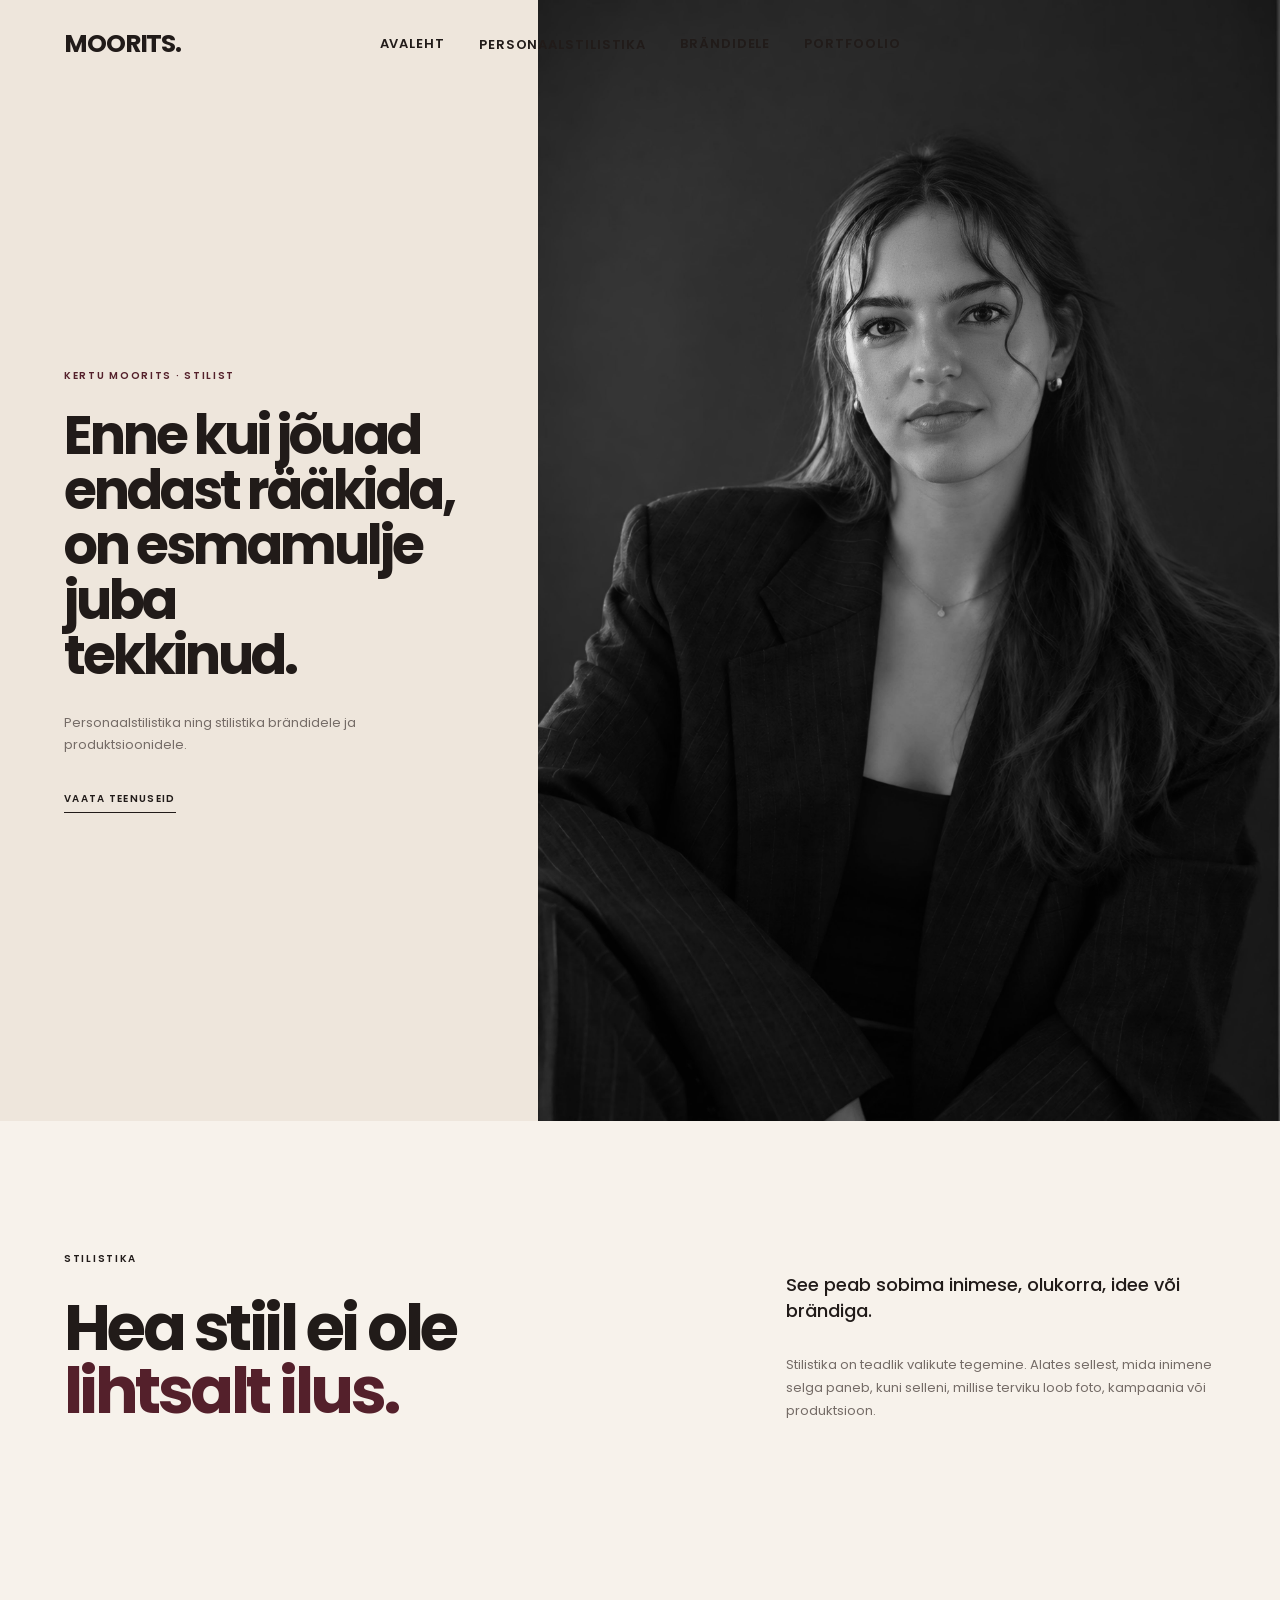
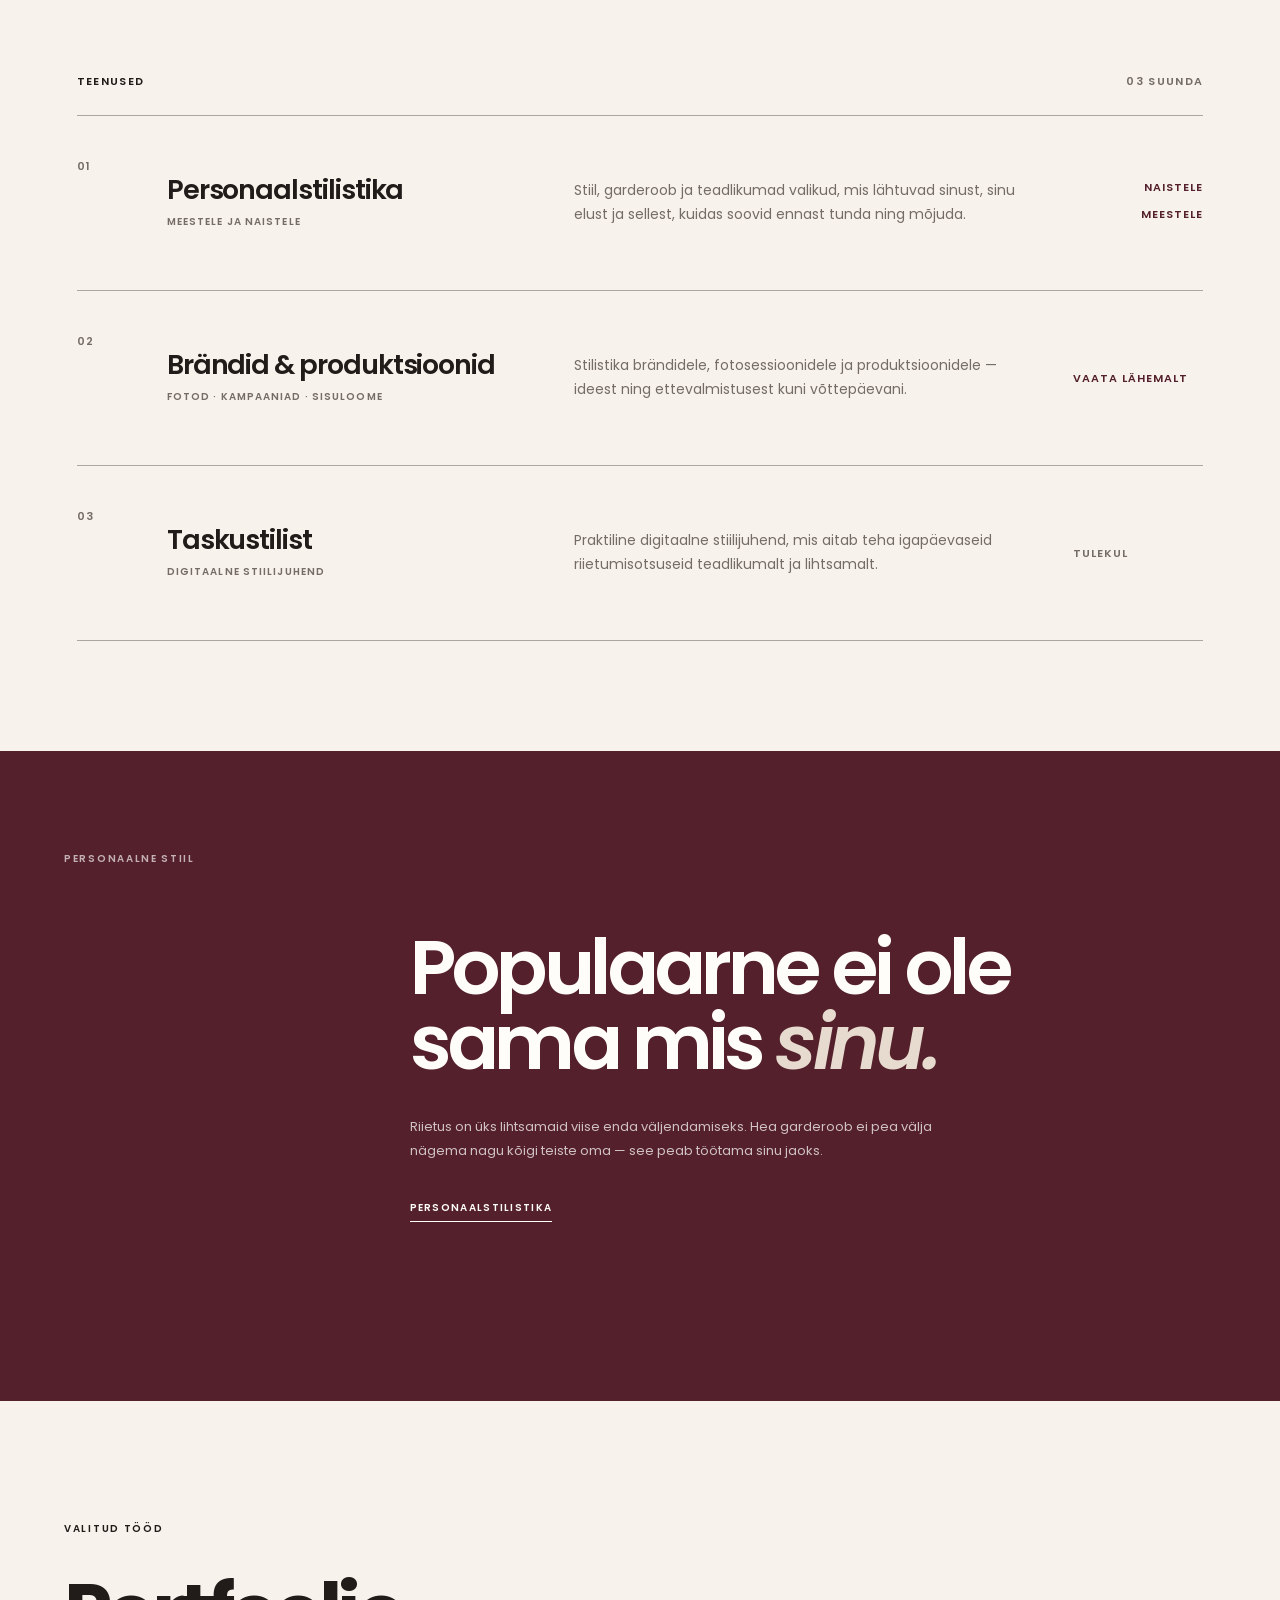
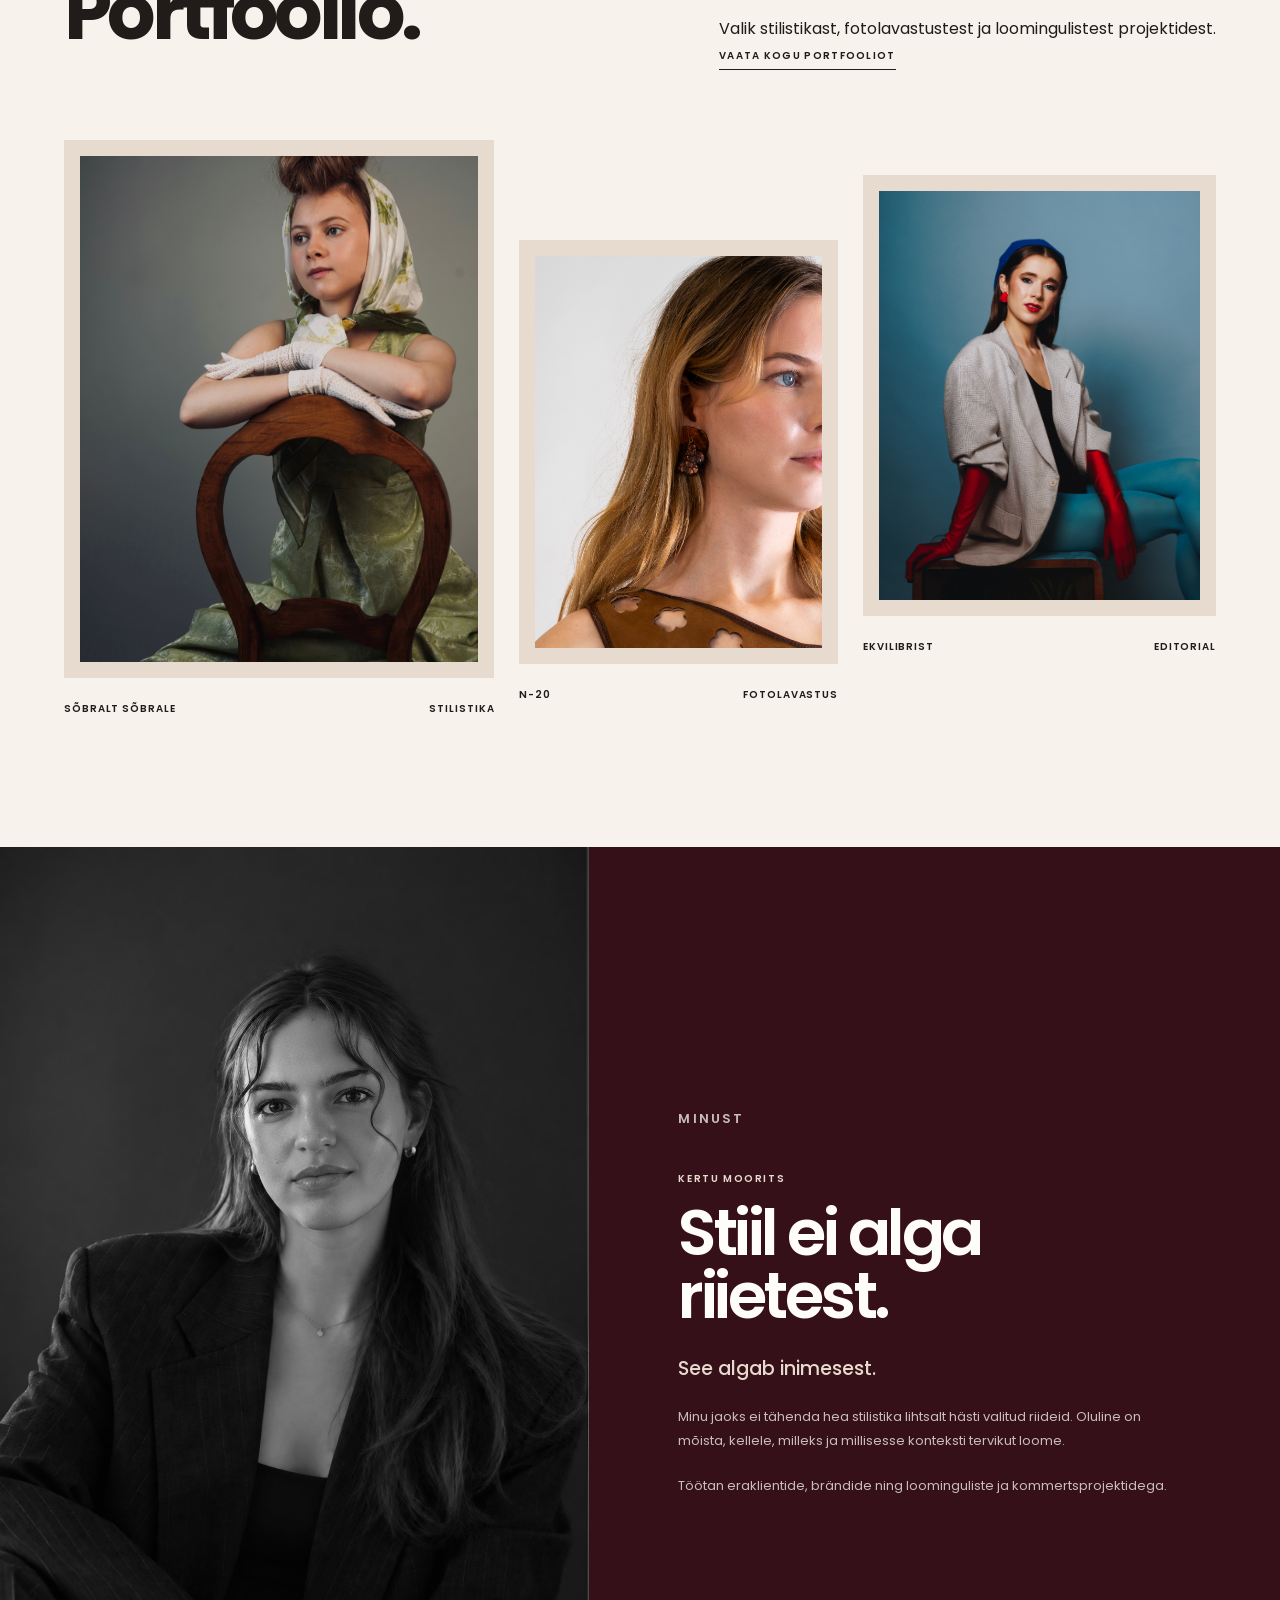
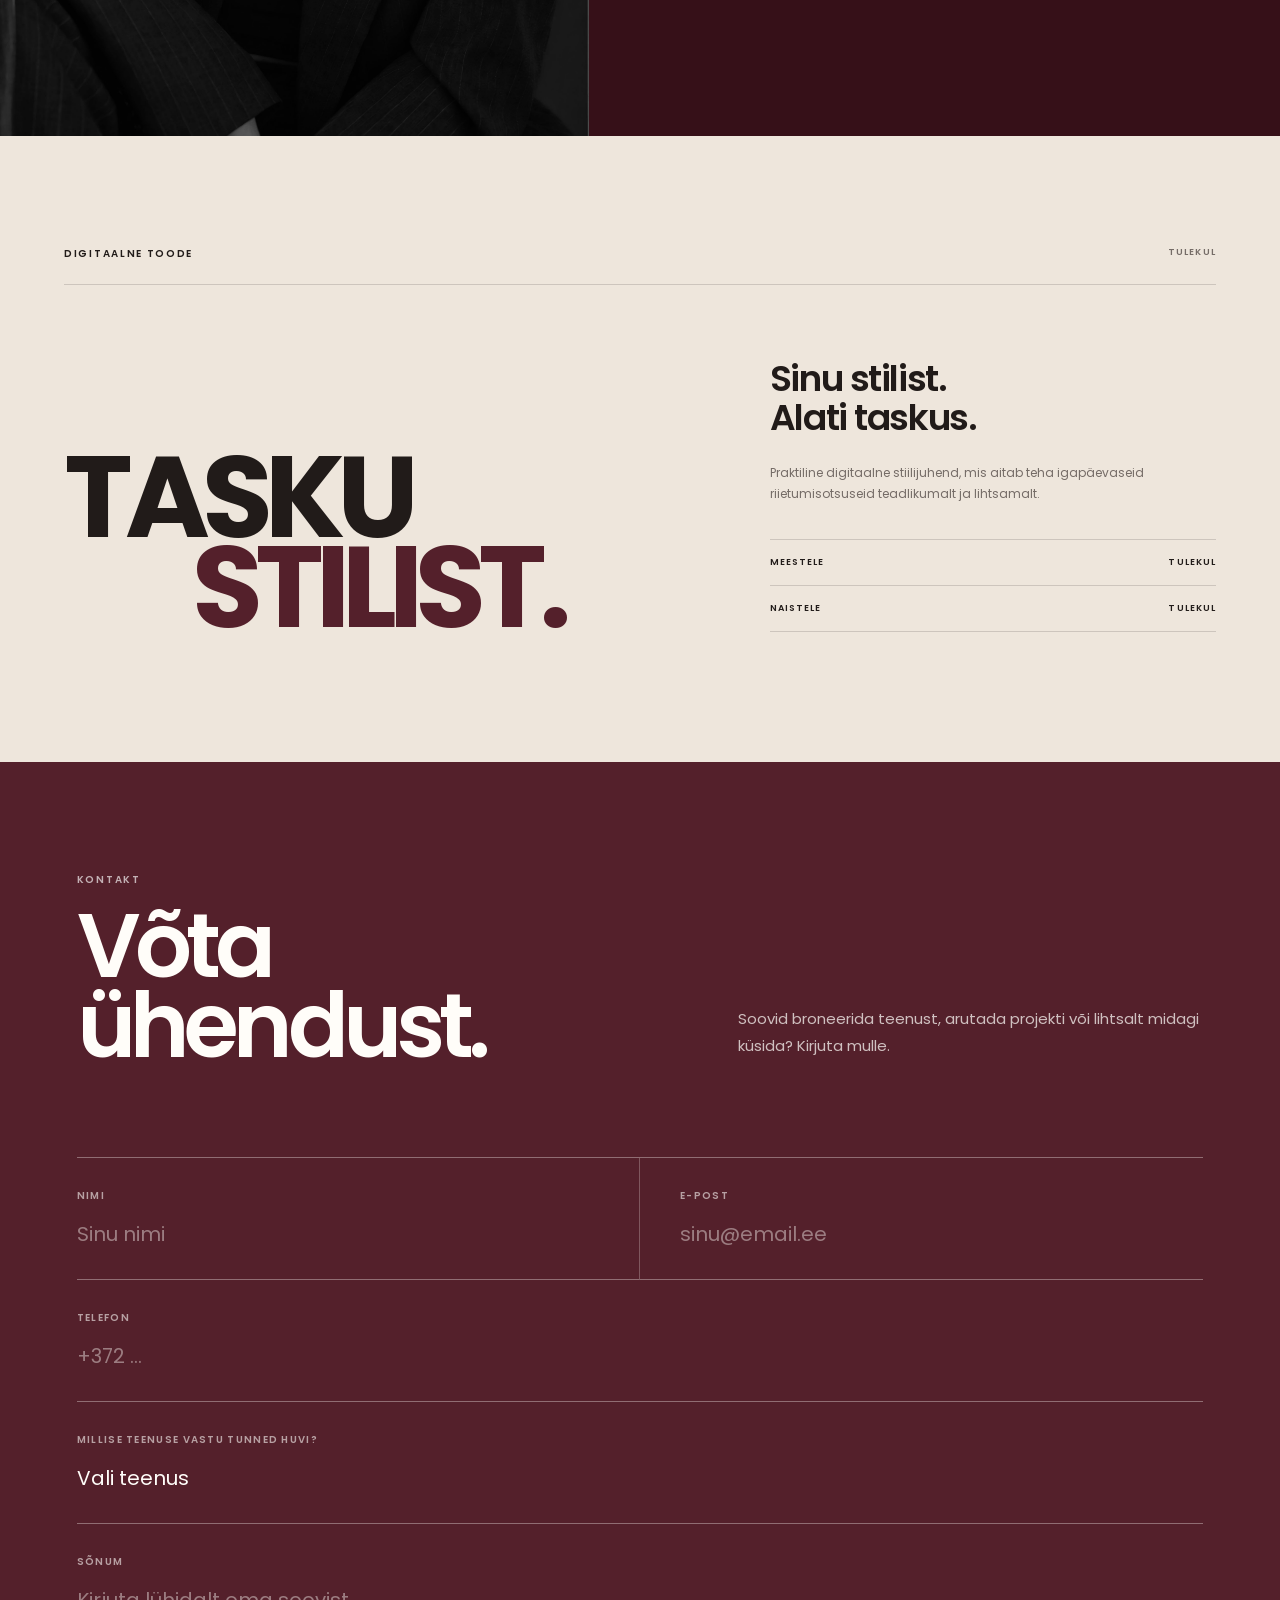
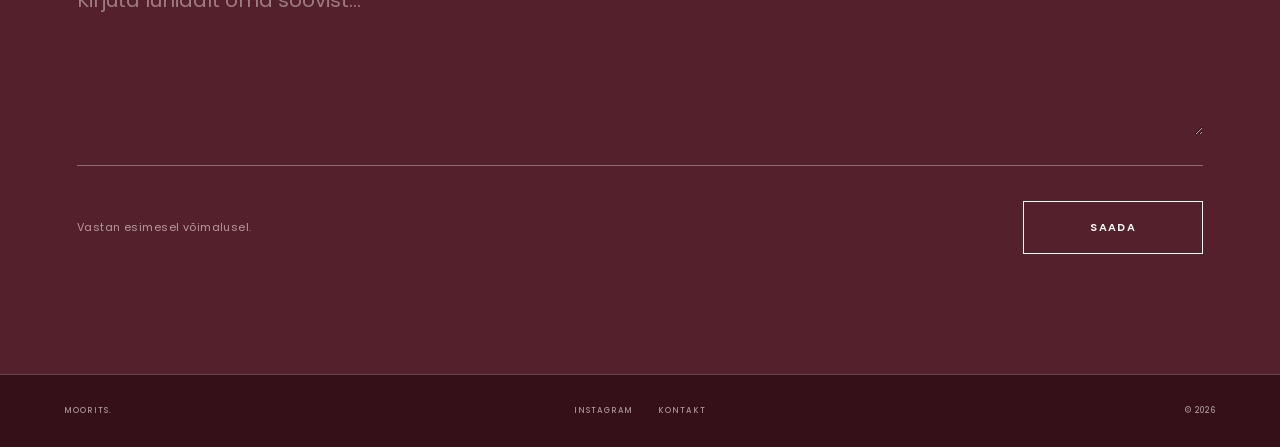
==== commit 58c68462: "Update index.html" ====
--- a/index.html
+++ b/index.html
@@ -114,13 +114,12 @@
 
       <div class="hero-image">
 
-        <img
-          src="./images/avaleht/naiste-stilist.png"
-          alt="Stilist Kertu Moorits"
-        >
-
-      </div>
-
+  <img
+    src="./images/avaleht/kertu-moorits-stilist.jpg"
+    alt="Kertu Moorits, stilist"
+  >
+
+</div>
     </section>
 
 
@@ -715,7 +714,12 @@
 
         </div>
 
-      </form>
+            </form>
+
+      <div class="form-success" id="formSuccess" hidden>
+        <p>Aitäh! Sinu sõnum on saadetud.</p>
+        <span>Võtan sinuga esimesel võimalusel ühendust.</span>
+      </div>
 
     </section>
 
--- a/css/style.css
+++ b/css/style.css
@@ -6450,3 +6450,24 @@
   }
 
 }
+.form-success {
+  padding: 55px 0 20px;
+  border-top: 1px solid rgba(255, 253, 249, 0.35);
+}
+
+.form-success p {
+  margin: 0 0 12px;
+  font-family: "Poppins", sans-serif;
+  font-size: clamp(28px, 3vw, 44px);
+  line-height: 1.1;
+  font-weight: 600;
+  letter-spacing: -0.04em;
+  color: #fffdf9;
+}
+
+.form-success span {
+  font-family: "Poppins", sans-serif;
+  font-size: 14px;
+  line-height: 1.7;
+  color: rgba(255, 253, 249, 0.65);
+}
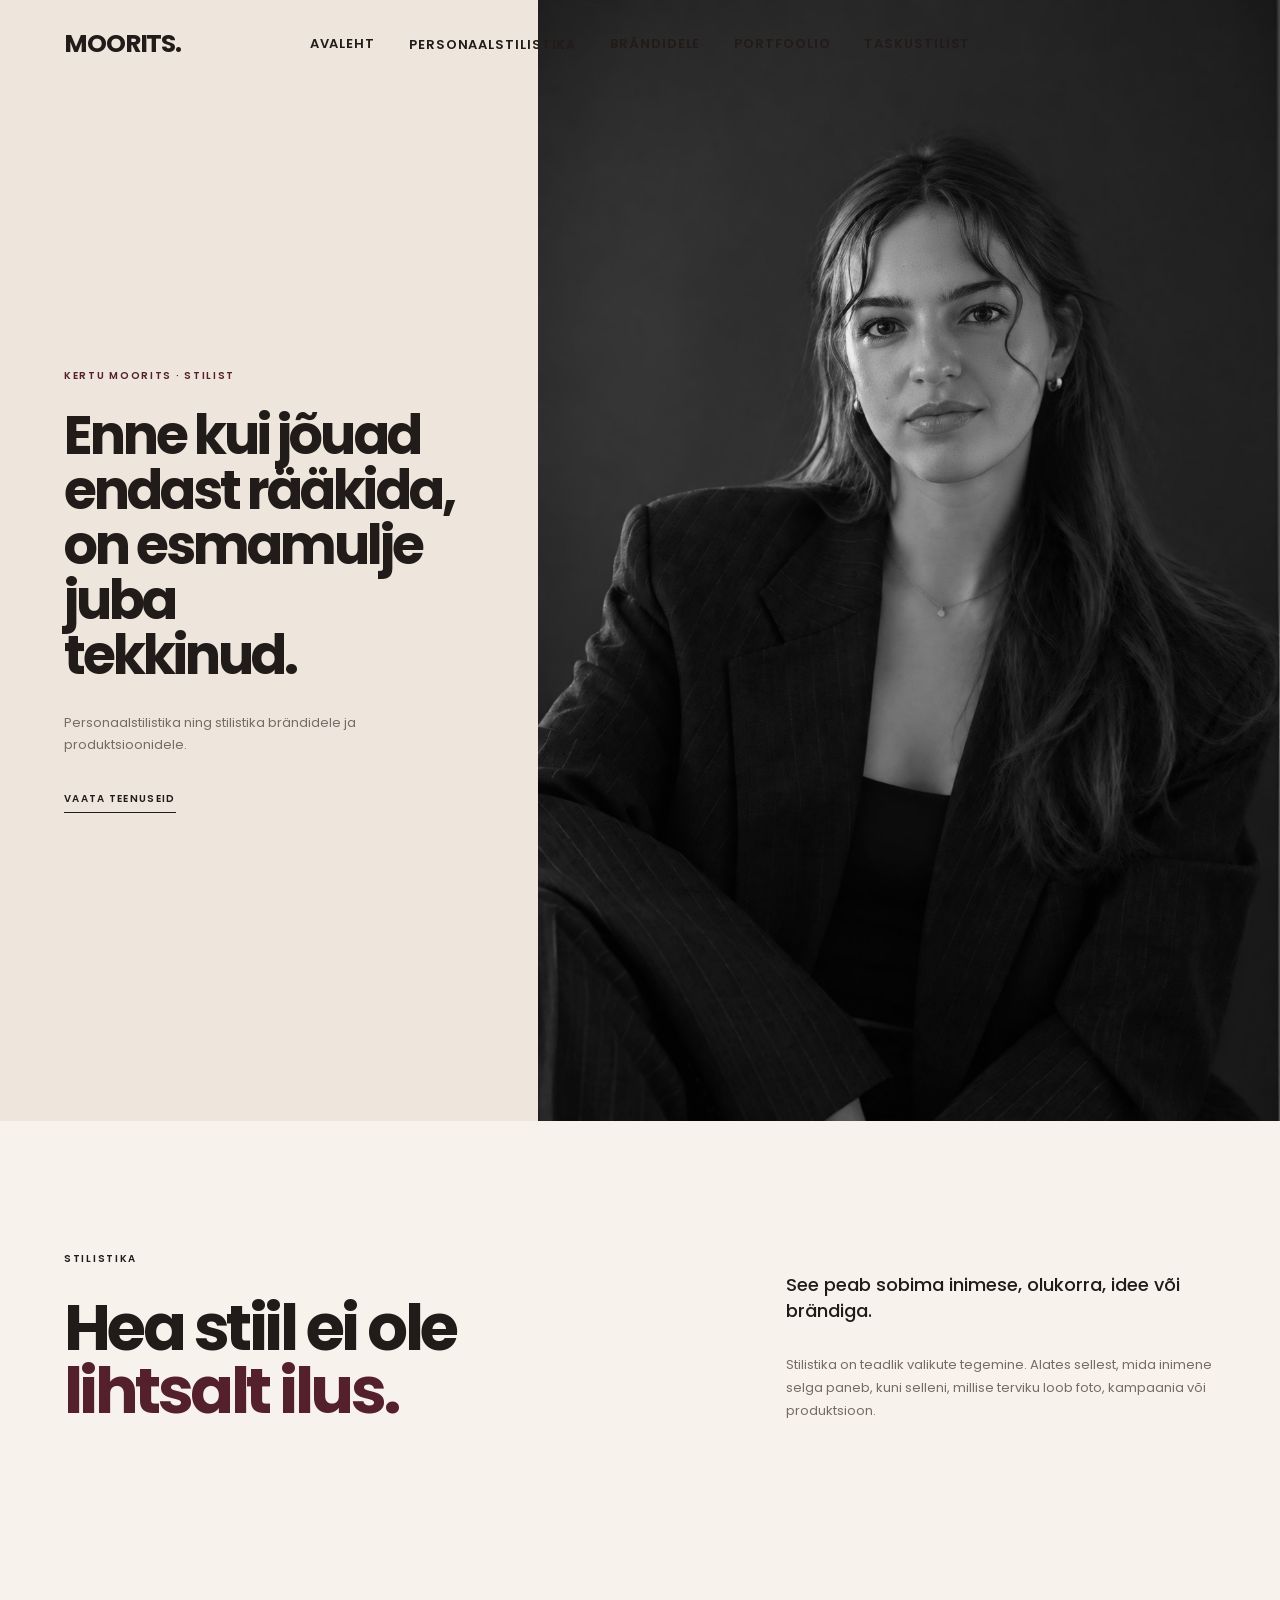
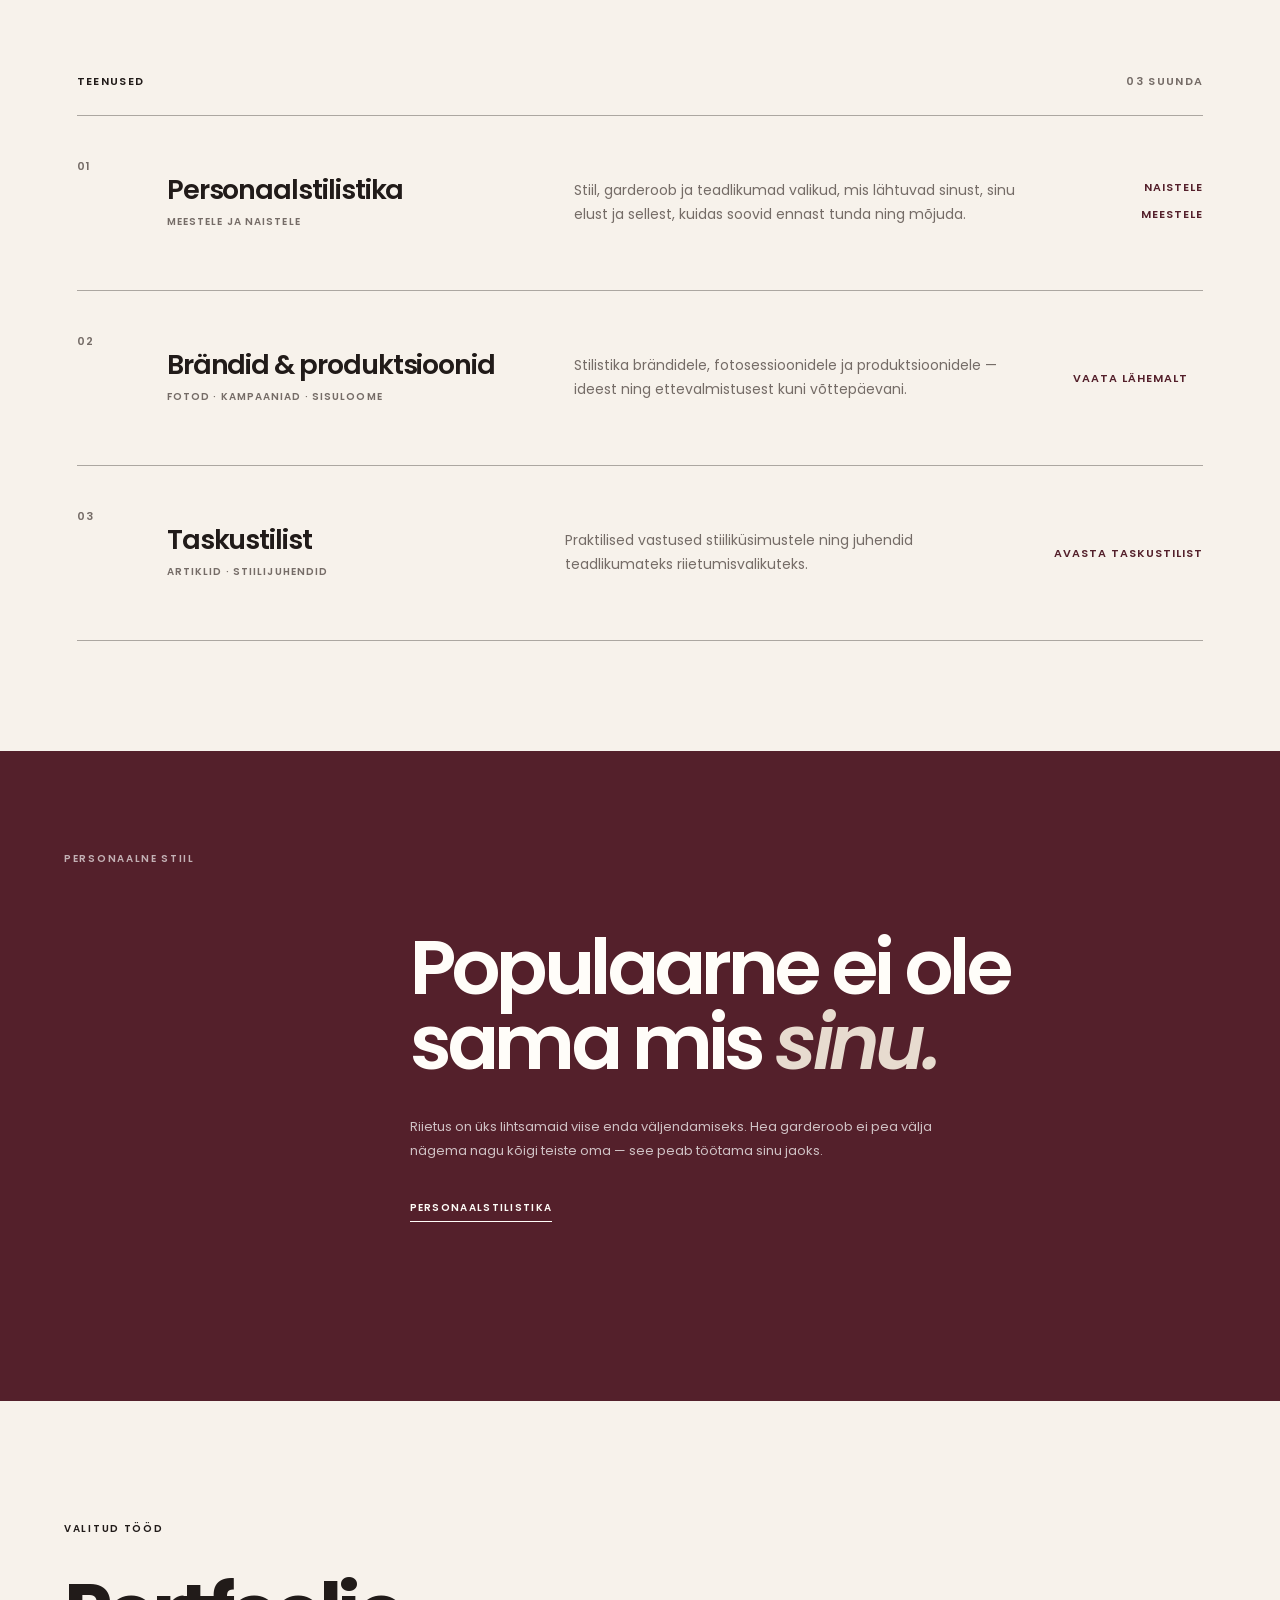
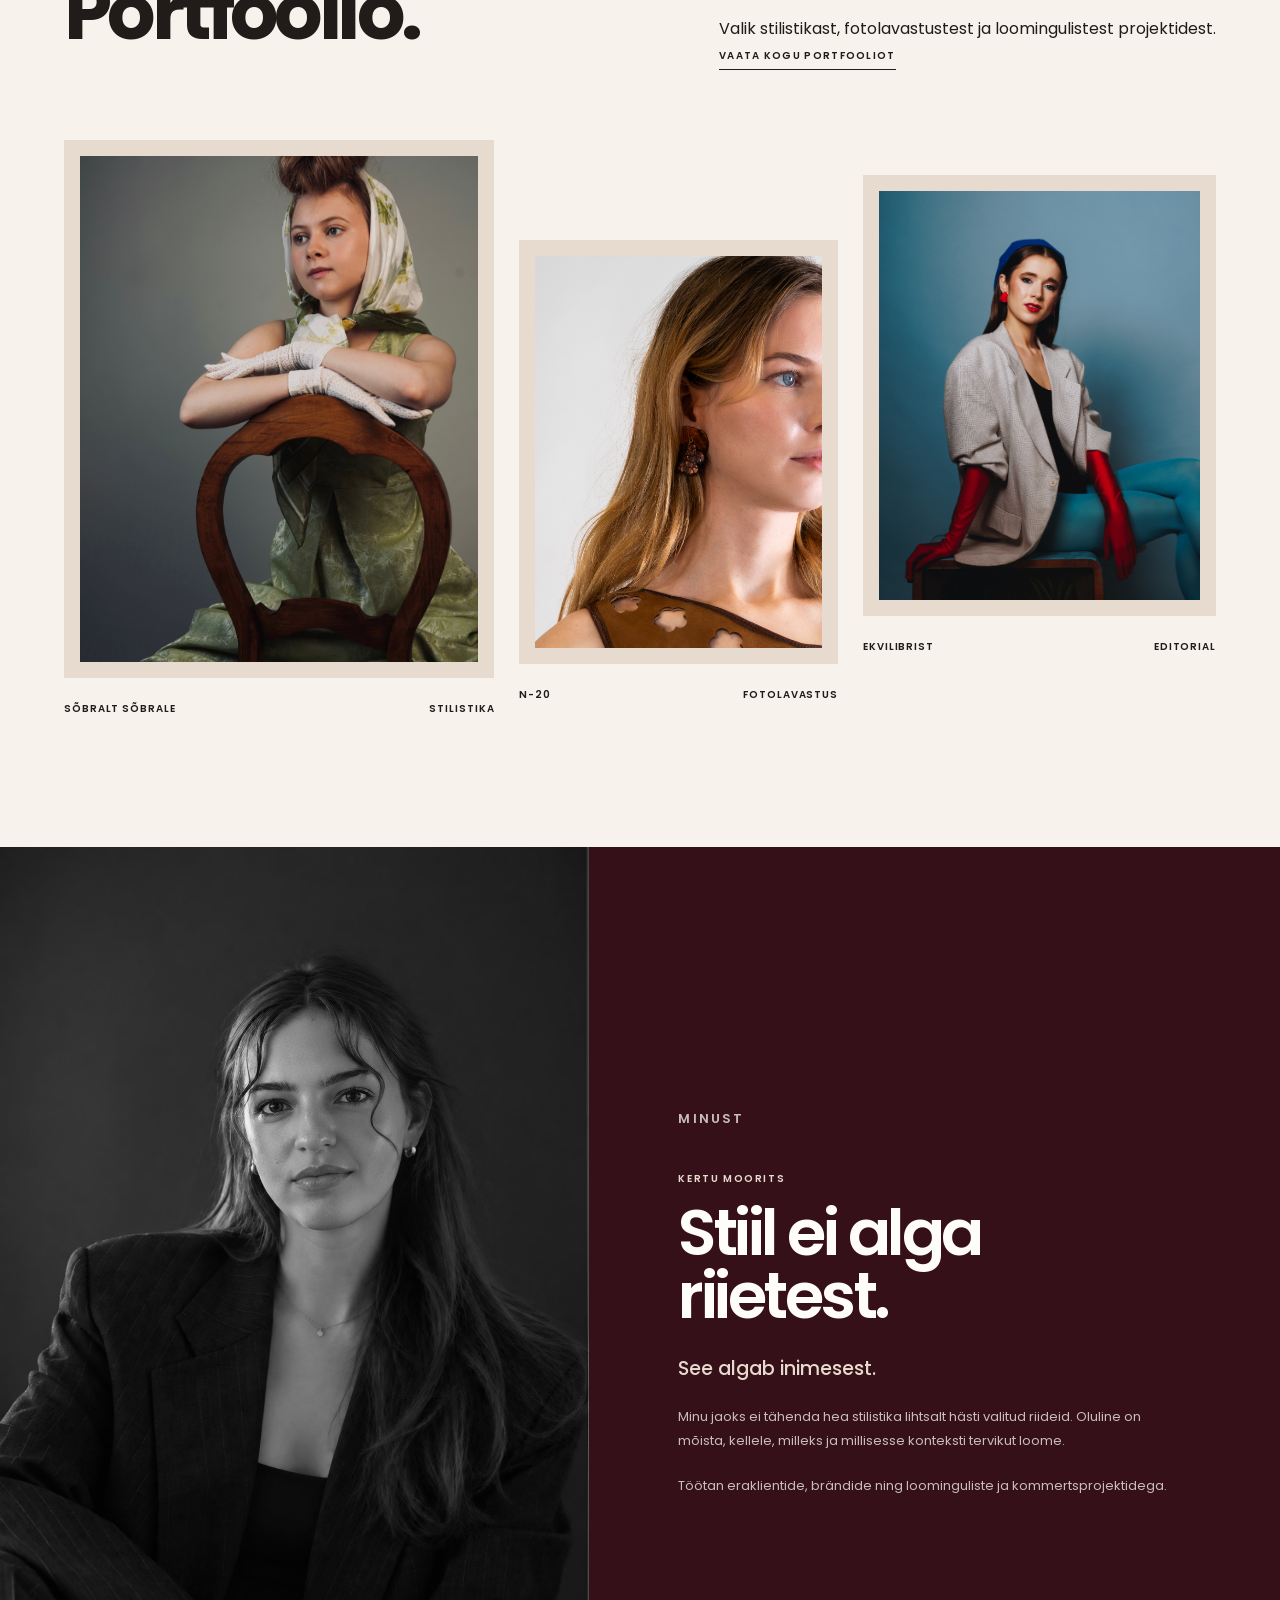
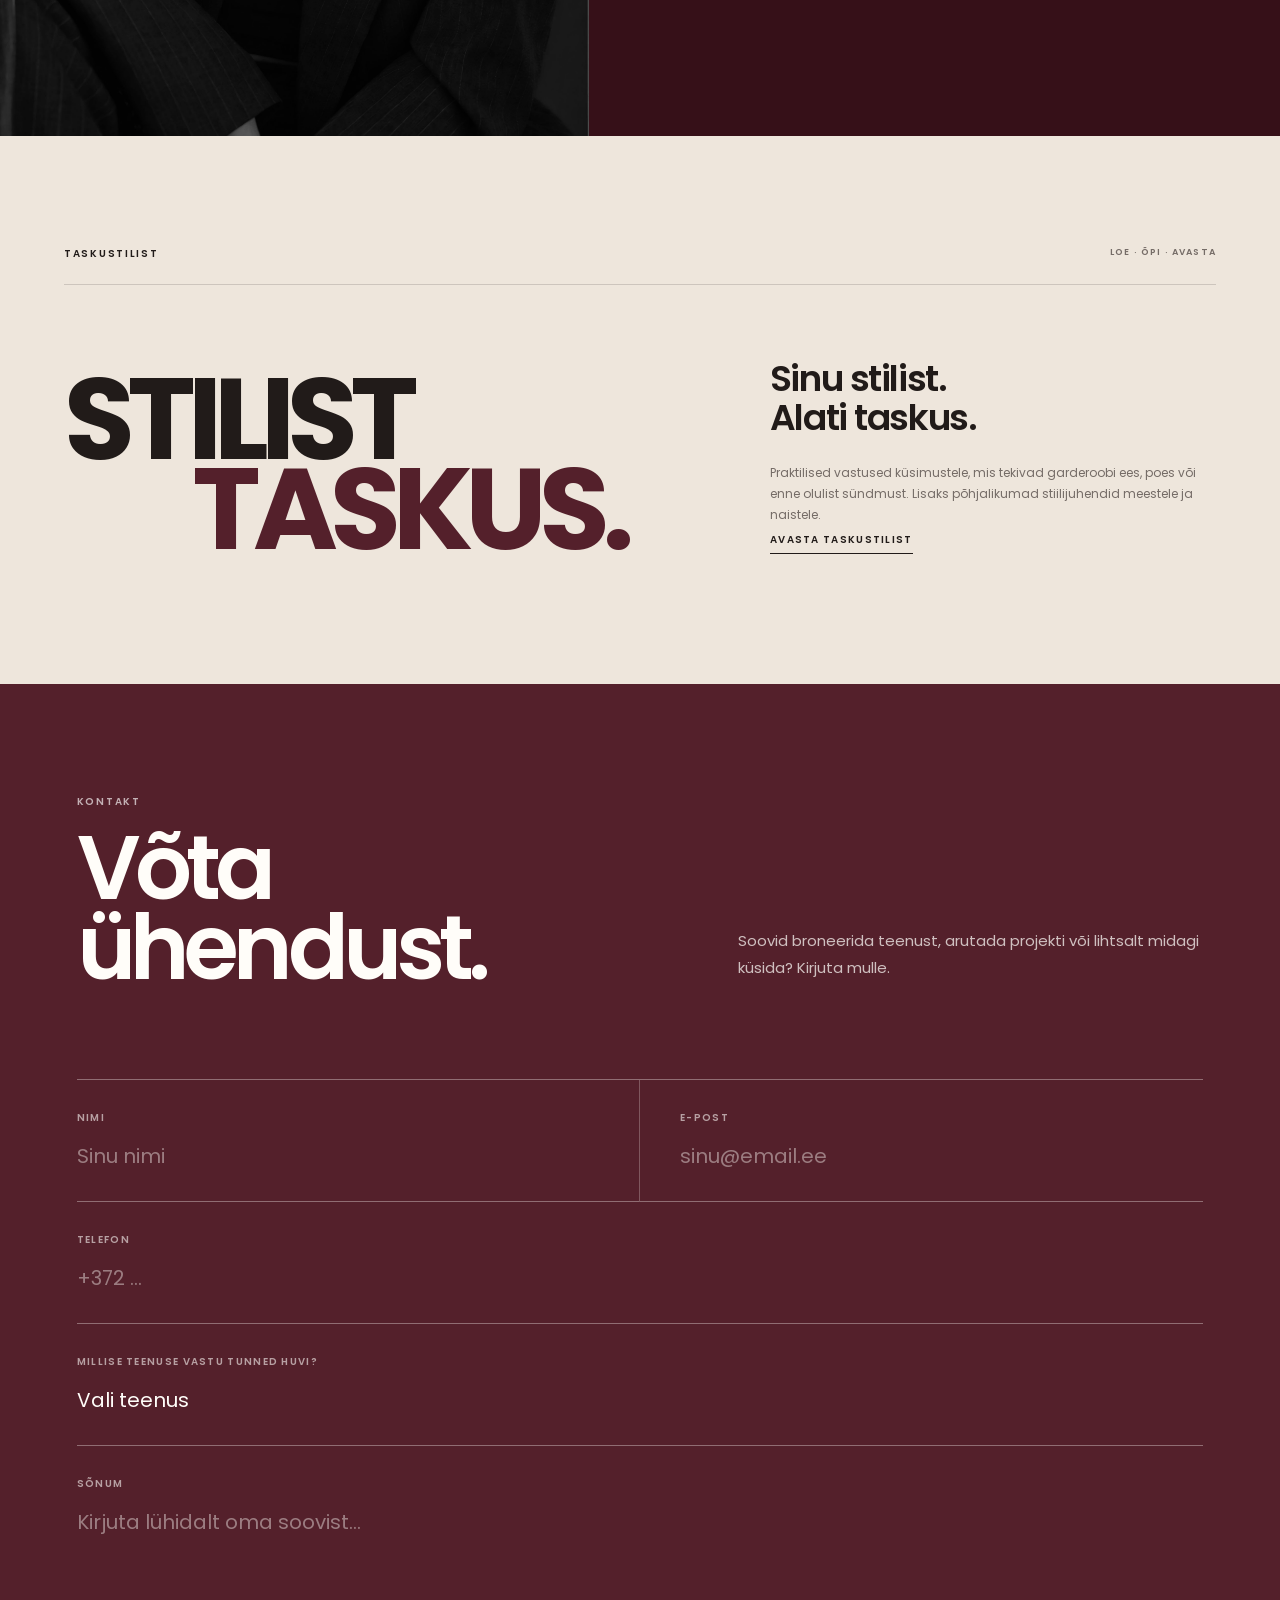
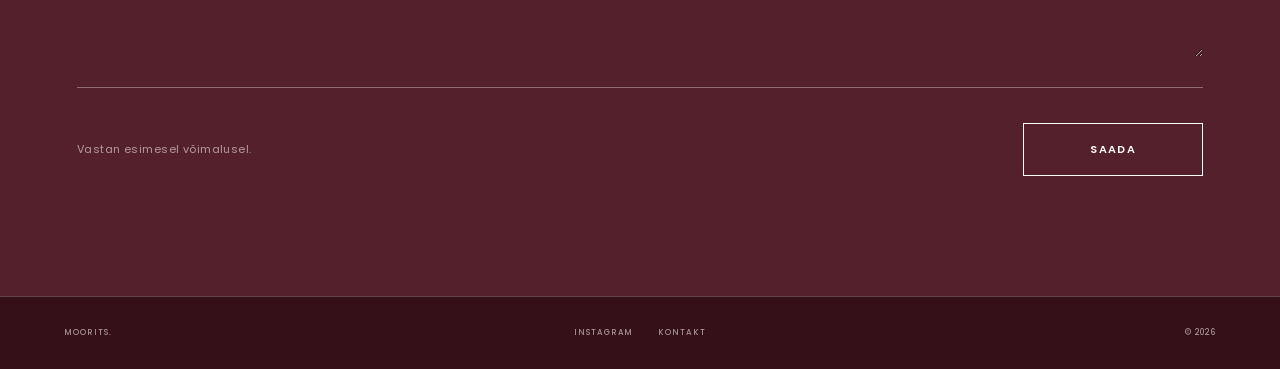
==== commit 5dd9cd44: "Update index.html" ====
--- a/index.html
+++ b/index.html
@@ -5,12 +5,56 @@
   <meta charset="UTF-8">
   <meta name="viewport" content="width=device-width, initial-scale=1.0">
 
-  <title>MOORITS. — Kertu Moorits, stilist</title>
+  <title>Kertu Moorits | Stilist & personaalstilistika — MOORITS.</title>
 
   <meta
     name="description"
-    content="MOORITS. — personaalstilistika naistele ja meestele ning stilistika brändidele ja produktsioonidele."
+    content="Kertu Moorits on stilist, kes pakub personaalstilistikat naistele ja meestele ning stilistikat brändidele, fotosessioonidele ja produktsioonidele."
   >
+
+  <link rel="canonical" href="https://moorits.com/">
+
+  <!-- OPEN GRAPH -->
+  <meta property="og:type" content="website">
+  <meta property="og:locale" content="et_EE">
+  <meta property="og:site_name" content="MOORITS.">
+
+  <meta
+    property="og:title"
+    content="Kertu Moorits | Stilist & personaalstilistika — MOORITS."
+  >
+
+  <meta
+    property="og:description"
+    content="Personaalstilistika naistele ja meestele ning stilistika brändidele, fotosessioonidele ja produktsioonidele."
+  >
+
+  <meta property="og:url" content="https://moorits.com/">
+
+  <meta
+    property="og:image"
+    content="https://moorits.com/images/avaleht/kertu-moorits-stilist.jpg"
+  >
+
+  <!-- STRUCTURED DATA -->
+  <script type="application/ld+json">
+  {
+    "@context": "https://schema.org",
+    "@type": "Person",
+    "name": "Kertu Moorits",
+    "jobTitle": "Stilist",
+    "url": "https://moorits.com/",
+    "image": "https://moorits.com/images/avaleht/kertu-moorits-stilist.jpg",
+    "sameAs": [
+      "https://www.instagram.com/mooritzmoments"
+    ],
+    "worksFor": {
+      "@type": "Organization",
+      "name": "MOORITS.",
+      "url": "https://moorits.com/"
+    }
+  }
+  </script>
 
   <link rel="stylesheet" href="./css/style.css">
 </head>
@@ -44,6 +88,7 @@
 
       <a href="/brandidele/">BRÄNDIDELE</a>
       <a href="/portfoolio/">PORTFOOLIO</a>
+      <a href="/stilist-taskus/">TASKUSTILIST</a>
 
     </nav>
 
@@ -74,6 +119,7 @@
       <a href="/naistele/">Naistele</a>
       <a href="/brandidele/">Brändidele</a>
       <a href="/portfoolio/">Portfoolio</a>
+      <a href="/stilist-taskus/">Taskustilist</a>
       <a href="#kontakt">Kontakt</a>
 
     </div>
@@ -114,12 +160,13 @@
 
       <div class="hero-image">
 
-  <img
-    src="./images/avaleht/kertu-moorits-stilist.jpg"
-    alt="Kertu Moorits, stilist"
-  >
-
-</div>
+        <img
+          src="./images/avaleht/kertu-moorits-stilist.jpg"
+          alt="Kertu Moorits, stilist"
+        >
+
+      </div>
+
     </section>
 
 
@@ -252,7 +299,7 @@
 
       <!-- 03 TASKUSTILIST -->
 
-      <div class="service service-coming">
+      <a href="/stilist-taskus/" class="service">
 
         <span class="number">
           03
@@ -265,22 +312,22 @@
           </h3>
 
           <small>
-            DIGITAALNE STIILIJUHEND
+            ARTIKLID · STIILIJUHENDID
           </small>
 
         </div>
 
         <p>
-          Praktiline digitaalne stiilijuhend,
-          mis aitab teha igapäevaseid riietumisotsuseid
-          teadlikumalt ja lihtsamalt.
+          Praktilised vastused stiiliküsimustele
+          ning juhendid teadlikumateks
+          riietumisvalikuteks.
         </p>
 
         <span class="service-more">
-          TULEKUL
+          AVASTA TASKUSTILIST
         </span>
 
-      </div>
+      </a>
 
     </section>
 
@@ -479,11 +526,11 @@
       <div class="section-head">
 
         <p class="label">
-          DIGITAALNE TOODE
+          TASKUSTILIST
         </p>
 
         <span>
-          TULEKUL
+          LOE · ÕPI · AVASTA
         </span>
 
       </div>
@@ -492,8 +539,8 @@
       <div class="task-grid">
 
         <div class="task-title">
-          <span>TASKU</span>
-          <span>STILIST.</span>
+          <span>STILIST</span>
+          <span>TASKUS.</span>
         </div>
 
 
@@ -505,20 +552,14 @@
           </h2>
 
           <p>
-            Praktiline digitaalne stiilijuhend,
-            mis aitab teha igapäevaseid riietumisotsuseid
-            teadlikumalt ja lihtsamalt.
+            Praktilised vastused küsimustele, mis tekivad
+            garderoobi ees, poes või enne olulist sündmust.
+            Lisaks põhjalikumad stiilijuhendid meestele ja naistele.
           </p>
 
-          <div class="task-row">
-            <span>MEESTELE</span>
-            <span>TULEKUL</span>
-          </div>
-
-          <div class="task-row">
-            <span>NAISTELE</span>
-            <span>TULEKUL</span>
-          </div>
+          <a href="/stilist-taskus/" class="text-link">
+            AVASTA TASKUSTILIST
+          </a>
 
         </div>
 
@@ -556,11 +597,11 @@
 
 
       <form
-  class="contact-form"
-  id="contactForm"
-  action="https://formspree.io/f/mjykwdko"
-  method="POST"
->
+        class="contact-form"
+        id="contactForm"
+        action="https://formspree.io/f/mjykwdko"
+        method="POST"
+      >
 
         <!-- NIMI + E-POST -->
 
@@ -714,7 +755,8 @@
 
         </div>
 
-            </form>
+      </form>
+
 
       <div class="form-success" id="formSuccess" hidden>
         <p>Aitäh! Sinu sõnum on saadetud.</p>
@@ -736,9 +778,13 @@
 
     <div>
 
-      <a href="https://www.instagram.com/mooritzmoments" target="_blank" rel="noopener noreferrer">
-  INSTAGRAM
-</a>
+      <a
+        href="https://www.instagram.com/mooritzmoments"
+        target="_blank"
+        rel="noopener noreferrer"
+      >
+        INSTAGRAM
+      </a>
 
       <a href="#kontakt">
         KONTAKT
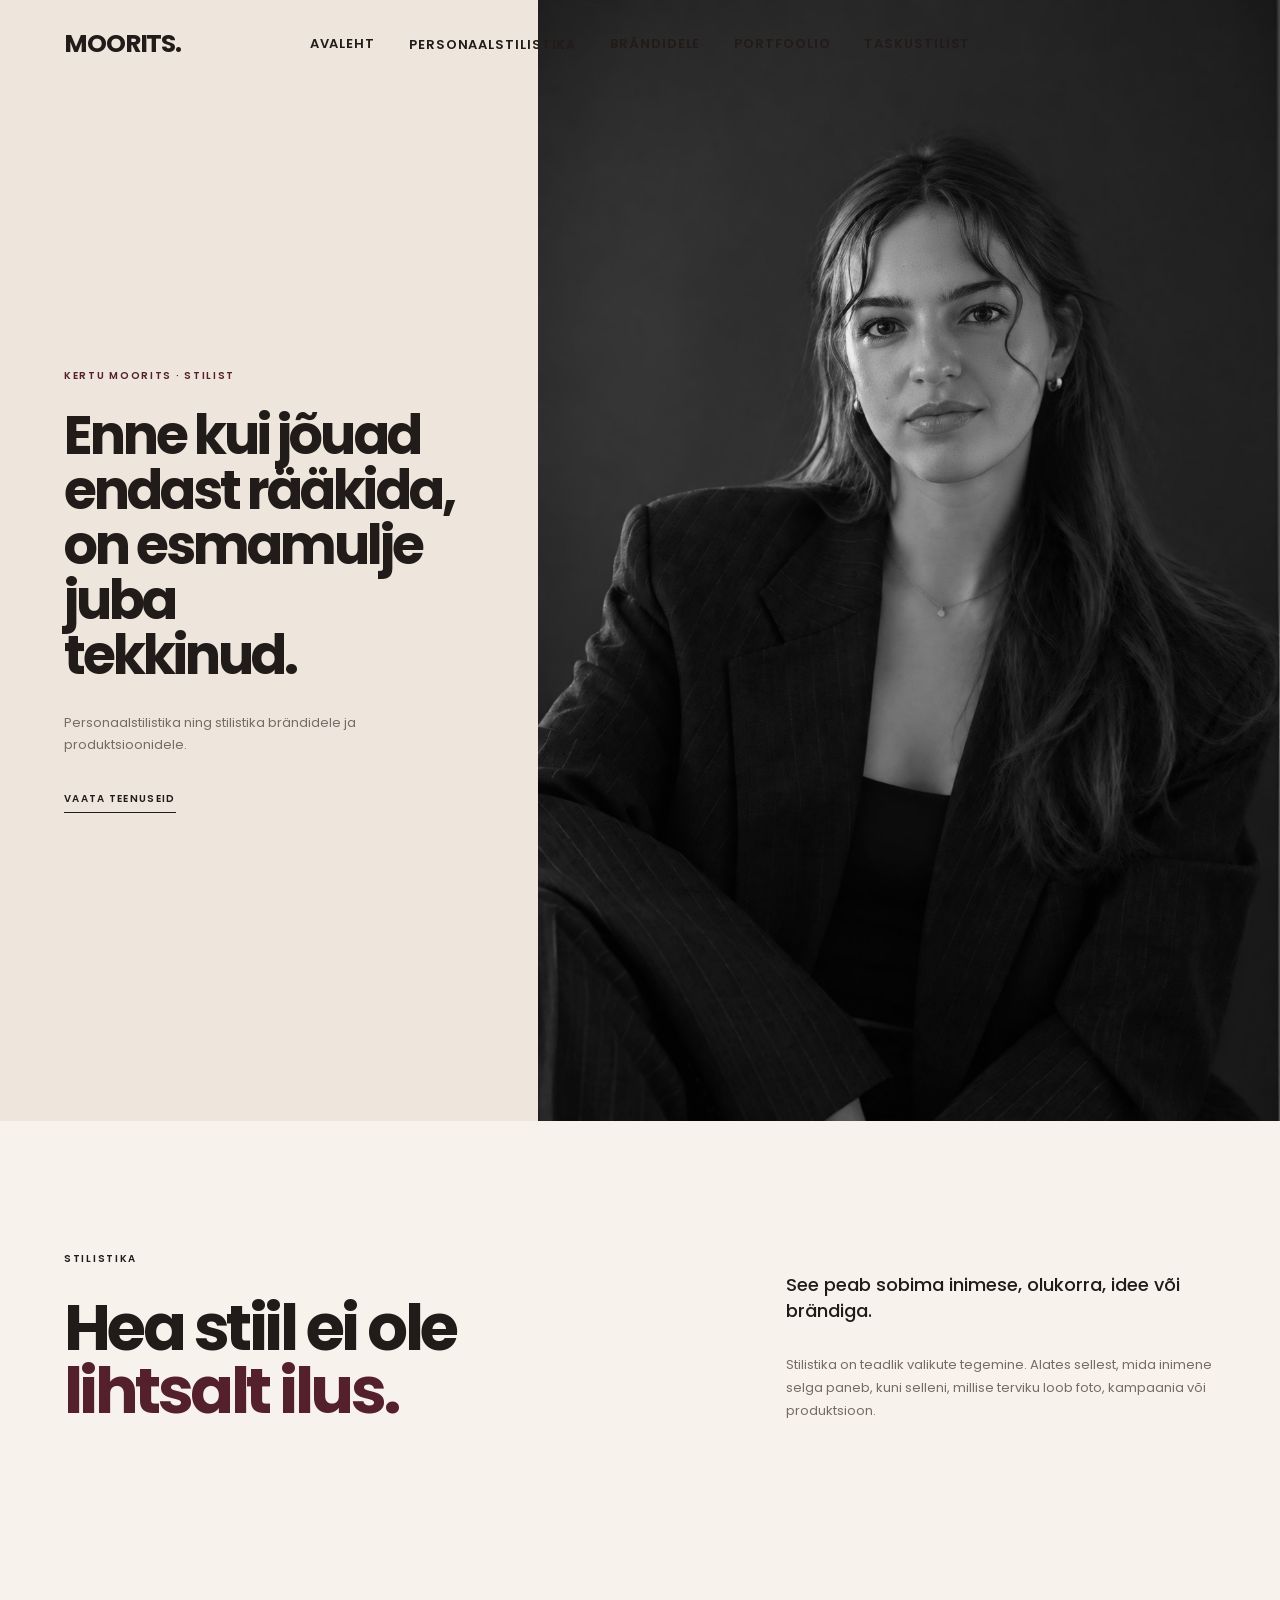
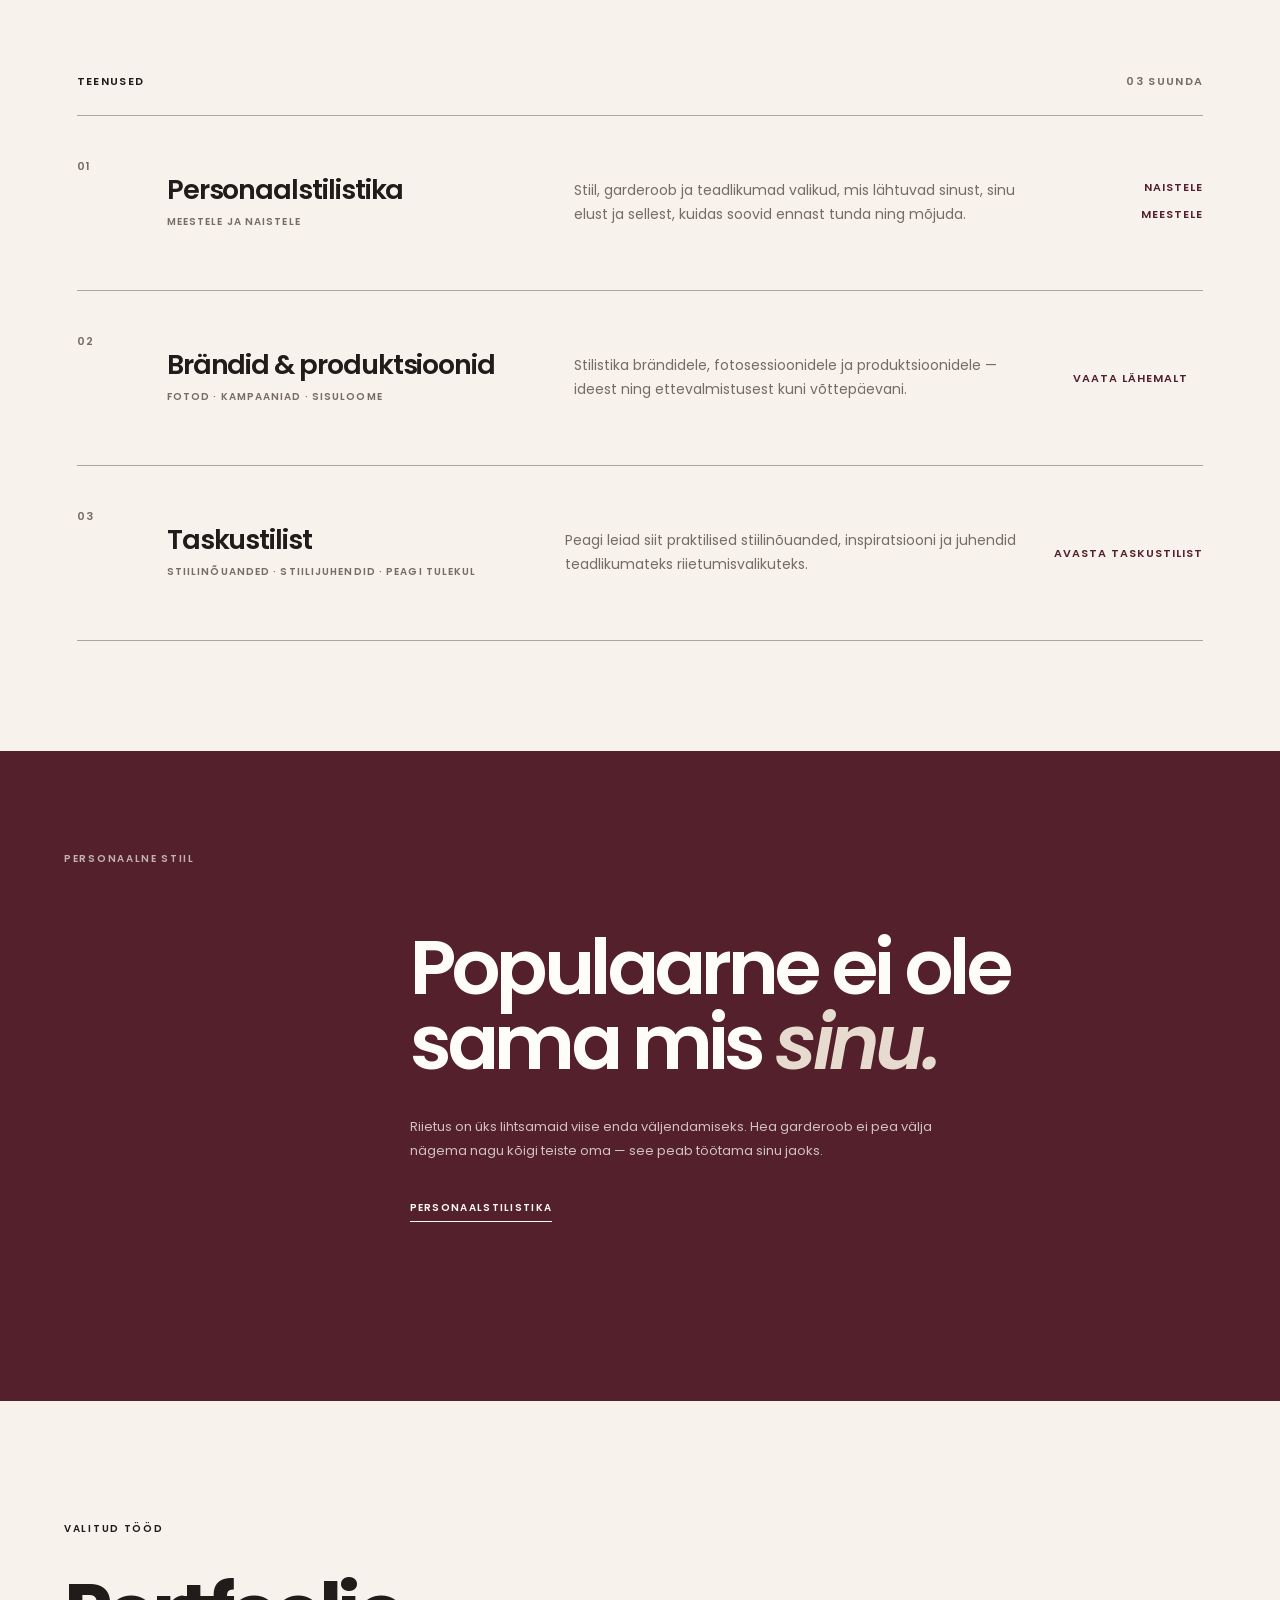
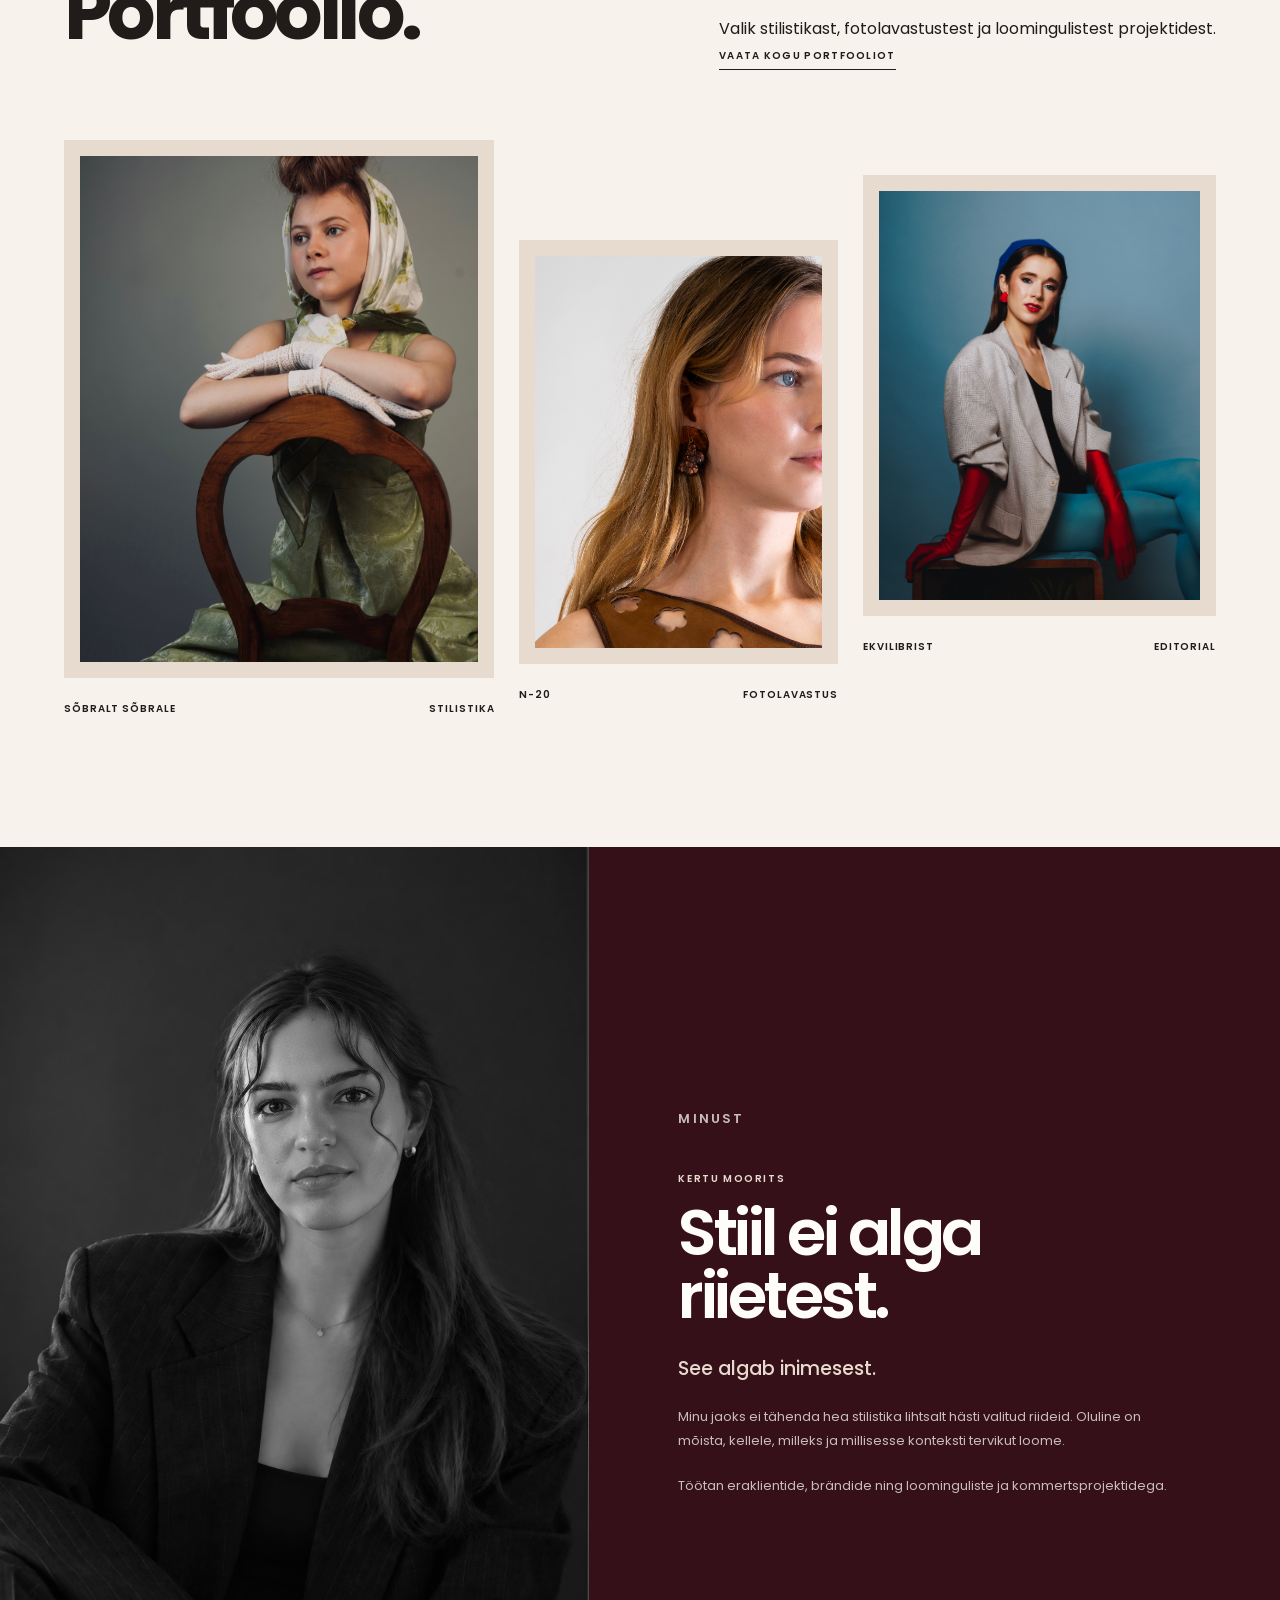
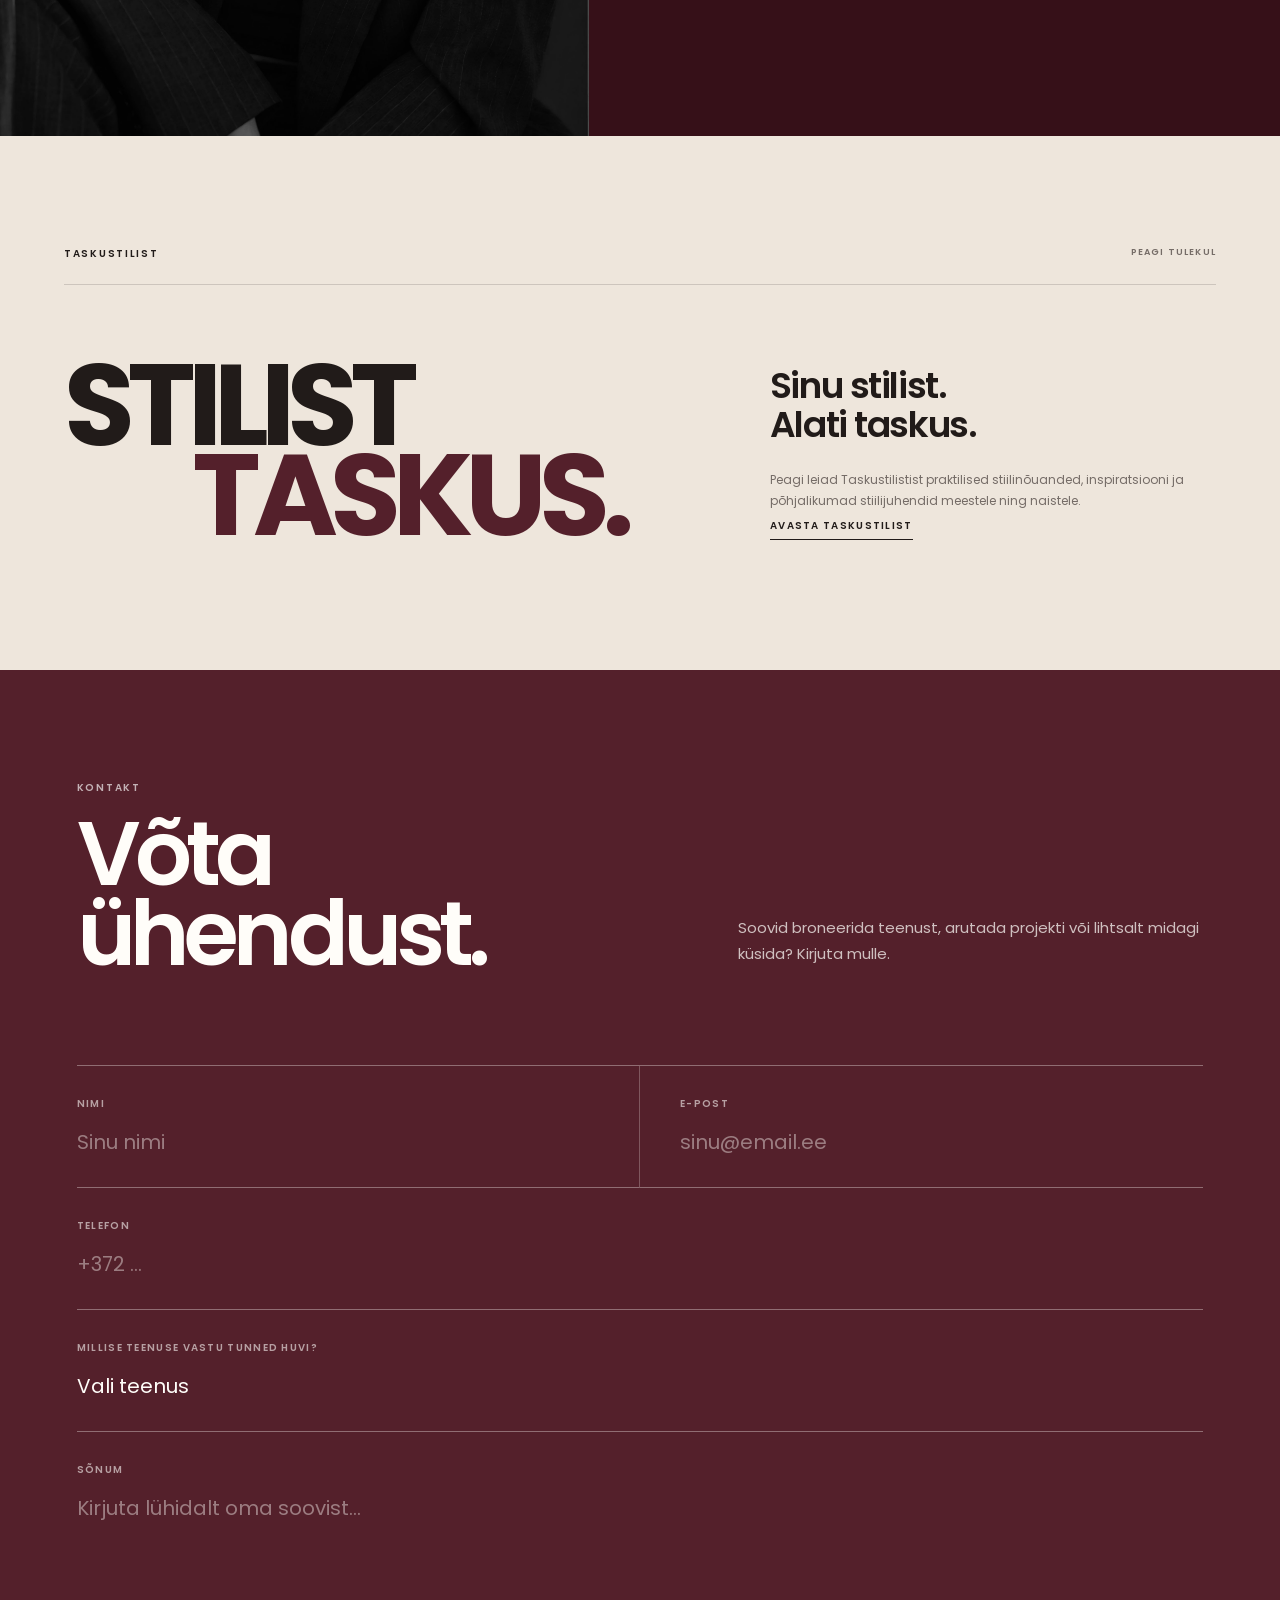
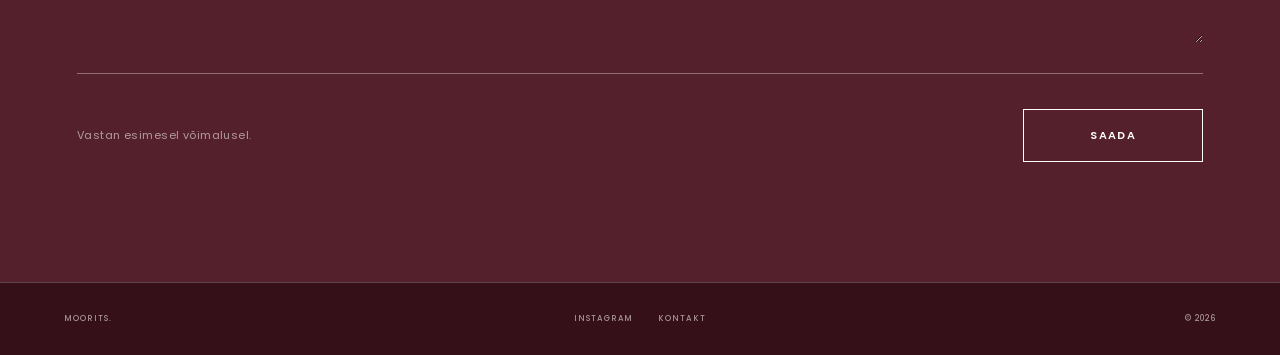
==== commit 60adc476: "Update index.html" ====
--- a/index.html
+++ b/index.html
@@ -297,37 +297,32 @@
       </a>
 
 
-      <!-- 03 TASKUSTILIST -->
-
-      <a href="/stilist-taskus/" class="service">
-
-        <span class="number">
-          03
-        </span>
-
-        <div>
-
-          <h3>
-            Taskustilist
-          </h3>
-
-          <small>
-            ARTIKLID · STIILIJUHENDID
-          </small>
-
-        </div>
-
-        <p>
-          Praktilised vastused stiiliküsimustele
-          ning juhendid teadlikumateks
-          riietumisvalikuteks.
-        </p>
-
-        <span class="service-more">
-          AVASTA TASKUSTILIST
-        </span>
-
-      </a>
+    
+<!-- 03 TASKUSTILIST -->
+
+<a href="/stilist-taskus/" class="service">
+
+  <span class="number">03</span>
+
+  <div>
+    <h3>Taskustilist</h3>
+    <small>
+      STIILINÕUANDED · STIILIJUHENDID · PEAGI TULEKUL
+    </small>
+  </div>
+
+  <p>
+    Peagi leiad siit praktilised stiilinõuanded,
+    inspiratsiooni ja juhendid teadlikumateks
+    riietumisvalikuteks.
+  </p>
+
+  <span class="service-more">
+    AVASTA TASKUSTILIST
+  </span>
+
+</a>
+
 
     </section>
 
@@ -530,7 +525,7 @@
         </p>
 
         <span>
-          LOE · ÕPI · AVASTA
+          PEAGI TULEKUL
         </span>
 
       </div>
@@ -552,10 +547,10 @@
           </h2>
 
           <p>
-            Praktilised vastused küsimustele, mis tekivad
-            garderoobi ees, poes või enne olulist sündmust.
-            Lisaks põhjalikumad stiilijuhendid meestele ja naistele.
-          </p>
+  Peagi leiad Taskustilistist praktilised
+  stiilinõuanded, inspiratsiooni ja põhjalikumad
+  stiilijuhendid meestele ning naistele.
+</p>
 
           <a href="/stilist-taskus/" class="text-link">
             AVASTA TASKUSTILIST
--- a/css/style.css
+++ b/css/style.css
@@ -6471,3 +6471,1866 @@
   line-height: 1.7;
   color: rgba(255, 253, 249, 0.65);
 }
+/* =========================================================
+   TASKUSTILIST
+   ========================================================= */
+
+.pocket-page {
+  background: #f7f2eb;
+  color: #211b19;
+}
+
+
+/* HERO */
+
+.pocket-hero {
+  min-height: 92vh;
+  padding: 150px 5vw 45px;
+  display: flex;
+  flex-direction: column;
+  justify-content: space-between;
+  border-bottom: 1px solid rgba(33, 27, 25, 0.25);
+}
+
+.pocket-hero-top {
+  display: flex;
+  justify-content: space-between;
+  align-items: center;
+  gap: 30px;
+}
+
+.pocket-issue {
+  font-size: 11px;
+  font-weight: 600;
+  letter-spacing: 0.12em;
+}
+
+.pocket-hero-main {
+  display: grid;
+  grid-template-columns: minmax(0, 1.8fr) minmax(260px, 0.65fr);
+  gap: 7vw;
+  align-items: end;
+  padding: 8vh 0;
+}
+
+.pocket-hero-main h1 {
+  margin: 0;
+  font-size: clamp(76px, 11.2vw, 190px);
+  line-height: 0.78;
+  letter-spacing: -0.075em;
+  font-weight: 700;
+}
+
+.pocket-hero-main h1 span {
+  display: block;
+}
+
+.pocket-hero-copy {
+  max-width: 410px;
+  padding-bottom: 1.2vw;
+}
+
+.pocket-hero-copy p {
+  font-size: 15px;
+  line-height: 1.75;
+}
+
+.pocket-hero-copy .pocket-lead {
+  margin: 0 0 28px;
+  font-size: clamp(25px, 2.4vw, 38px);
+  line-height: 1.12;
+  font-weight: 600;
+  letter-spacing: -0.035em;
+}
+
+.pocket-hero-bottom {
+  padding-top: 18px;
+  border-top: 1px solid rgba(33, 27, 25, 0.25);
+  display: flex;
+  justify-content: space-between;
+  gap: 25px;
+  font-size: 10px;
+  font-weight: 600;
+  letter-spacing: 0.11em;
+}
+
+
+/* INTRO */
+
+.pocket-intro {
+  padding: 110px 5vw;
+  display: grid;
+  grid-template-columns: 0.65fr 1.35fr;
+  gap: 8vw;
+  border-bottom: 1px solid rgba(33, 27, 25, 0.18);
+}
+
+.pocket-intro > div {
+  max-width: 850px;
+}
+
+.pocket-intro h2 {
+  margin: 0 0 38px;
+  font-size: clamp(42px, 5.8vw, 90px);
+  line-height: 0.98;
+  letter-spacing: -0.055em;
+}
+
+.pocket-intro h2 span {
+  color: #54202b;
+}
+
+.pocket-intro > div > p {
+  max-width: 600px;
+  margin-left: auto;
+  font-size: 16px;
+  line-height: 1.8;
+}
+
+
+/* ARTICLES */
+
+.pocket-articles {
+  padding: 0 5vw;
+}
+
+.pocket-article {
+  color: inherit;
+  text-decoration: none;
+  display: grid;
+  grid-template-columns: 0.25fr 1.05fr 0.7fr;
+  gap: 5vw;
+  align-items: start;
+  padding: 70px 0;
+  border-bottom: 1px solid rgba(33, 27, 25, 0.25);
+  transition: opacity 0.25s ease;
+}
+
+.pocket-article:first-child {
+  border-top: 1px solid rgba(33, 27, 25, 0.25);
+}
+
+.pocket-article:hover {
+  opacity: 0.62;
+}
+
+.pocket-number {
+  font-size: 12px;
+  font-weight: 600;
+  letter-spacing: 0.1em;
+}
+
+.pocket-category {
+  display: block;
+  margin-bottom: 18px;
+  color: #756c67;
+  font-size: 10px;
+  font-weight: 600;
+  letter-spacing: 0.13em;
+}
+
+.pocket-article-title h2 {
+  margin: 0;
+  font-size: clamp(38px, 4.8vw, 74px);
+  line-height: 0.95;
+  letter-spacing: -0.05em;
+}
+
+.pocket-article-copy {
+  min-height: 100%;
+  display: flex;
+  flex-direction: column;
+  justify-content: space-between;
+  gap: 45px;
+}
+
+.pocket-article-copy p {
+  margin: 0;
+  max-width: 430px;
+  font-size: 14px;
+  line-height: 1.75;
+}
+
+.pocket-read {
+  font-size: 10px;
+  font-weight: 600;
+  letter-spacing: 0.12em;
+}
+
+
+/* DIGITAL GUIDES */
+
+.pocket-guides {
+  margin-top: 120px;
+  padding: 55px 5vw 110px;
+  background: #54202b;
+  color: #fffdf9;
+}
+
+.pocket-guides-head {
+  display: flex;
+  justify-content: space-between;
+  align-items: center;
+  padding-bottom: 30px;
+  border-bottom: 1px solid rgba(255, 253, 249, 0.35);
+}
+
+.pocket-guides-head > span {
+  font-size: 10px;
+  font-weight: 600;
+  letter-spacing: 0.12em;
+}
+
+.pocket-guides-grid {
+  padding-top: 80px;
+  display: grid;
+  grid-template-columns: 1fr 0.85fr;
+  gap: 10vw;
+}
+
+.pocket-guides-title h2 {
+  margin: 0;
+  font-size: clamp(55px, 7vw, 110px);
+  line-height: 0.88;
+  letter-spacing: -0.06em;
+}
+
+.pocket-guides-title h2 span {
+  color: #e7dbcf;
+}
+
+.pocket-guides-copy {
+  padding-top: 10px;
+}
+
+.pocket-guides-copy > p {
+  max-width: 500px;
+  font-size: 14px;
+  line-height: 1.8;
+  color: rgba(255, 253, 249, 0.78);
+}
+
+.pocket-guides-copy .pocket-guides-lead {
+  margin-top: 0;
+  font-size: clamp(22px, 2.1vw, 32px);
+  line-height: 1.3;
+  font-weight: 500;
+  color: #fffdf9;
+}
+
+.pocket-guide-row {
+  padding: 28px 0;
+  border-top: 1px solid rgba(255, 253, 249, 0.35);
+  display: flex;
+  justify-content: space-between;
+  align-items: flex-end;
+  gap: 30px;
+}
+
+.pocket-guide-row:first-of-type {
+  margin-top: 55px;
+}
+
+.pocket-guide-row > div {
+  display: flex;
+  flex-direction: column;
+  gap: 7px;
+}
+
+.pocket-guide-small {
+  font-size: 9px;
+  letter-spacing: 0.12em;
+  opacity: 0.65;
+}
+
+.pocket-guide-row strong {
+  font-size: clamp(25px, 2.5vw, 38px);
+  letter-spacing: -0.03em;
+}
+
+.pocket-guide-row > span {
+  font-size: 9px;
+  letter-spacing: 0.12em;
+}
+
+
+/* FINAL */
+
+.pocket-final {
+  padding: 110px 5vw 130px;
+}
+
+.pocket-final-grid {
+  margin-top: 65px;
+  display: grid;
+  grid-template-columns: 1.25fr 0.55fr;
+  gap: 10vw;
+  align-items: end;
+}
+
+.pocket-final h2 {
+  margin: 0;
+  font-size: clamp(45px, 6vw, 92px);
+  line-height: 0.97;
+  letter-spacing: -0.055em;
+}
+
+.pocket-final h2 span {
+  display: block;
+  color: #54202b;
+}
+
+.pocket-final-grid > div > p {
+  font-size: 14px;
+  line-height: 1.8;
+}
+
+.pocket-final-links {
+  margin-top: 35px;
+  display: flex;
+  gap: 35px;
+}
+
+
+/* MOBILE */
+
+@media (max-width: 820px) {
+
+  .pocket-hero {
+    min-height: auto;
+    padding: 115px 22px 28px;
+  }
+
+  .pocket-hero-top {
+    margin-bottom: 70px;
+  }
+
+  .pocket-issue {
+    font-size: 8px;
+  }
+
+  .pocket-hero-main {
+    display: block;
+    padding: 0;
+  }
+
+  .pocket-hero-main h1 {
+    font-size: clamp(62px, 20vw, 105px);
+    line-height: 0.8;
+    letter-spacing: -0.075em;
+  }
+
+  .pocket-hero-copy {
+    margin: 65px 0 70px auto;
+    max-width: 82%;
+  }
+
+  .pocket-hero-copy .pocket-lead {
+    font-size: 28px;
+  }
+
+  .pocket-hero-bottom {
+    display: grid;
+    grid-template-columns: 1fr 1fr;
+    row-gap: 12px;
+    font-size: 8px;
+  }
+
+
+  .pocket-intro {
+    padding: 80px 22px;
+    display: block;
+  }
+
+  .pocket-intro > .label {
+    margin-bottom: 55px;
+  }
+
+  .pocket-intro h2 {
+    font-size: 47px;
+  }
+
+  .pocket-intro > div > p {
+    margin: 35px 0 0;
+    font-size: 14px;
+  }
+
+
+  .pocket-articles {
+    padding: 0 22px;
+  }
+
+  .pocket-article {
+    grid-template-columns: 42px 1fr;
+    gap: 15px;
+    padding: 48px 0;
+  }
+
+  .pocket-article-title {
+    grid-column: 2;
+  }
+
+  .pocket-article-title h2 {
+    font-size: 42px;
+  }
+
+  .pocket-article-copy {
+    grid-column: 2;
+    margin-top: 18px;
+    gap: 30px;
+  }
+
+
+  .pocket-guides {
+    margin-top: 80px;
+    padding: 40px 22px 75px;
+  }
+
+  .pocket-guides-grid {
+    padding-top: 60px;
+    display: block;
+  }
+
+  .pocket-guides-title h2 {
+    font-size: 58px;
+  }
+
+  .pocket-guides-copy {
+    margin-top: 65px;
+  }
+
+  .pocket-guides-copy .pocket-guides-lead {
+    font-size: 24px;
+  }
+
+
+  .pocket-final {
+    padding: 80px 22px 90px;
+  }
+
+  .pocket-final-grid {
+    margin-top: 45px;
+    display: block;
+  }
+
+  .pocket-final h2 {
+    font-size: 46px;
+  }
+
+  .pocket-final-grid > div {
+    margin-top: 55px;
+  }
+
+  .pocket-final-links {
+    flex-direction: column;
+    align-items: flex-start;
+    gap: 20px;
+  }
+
+}
+/* =========================================================
+   TASKUSTILIST — ARTICLE
+   ========================================================= */
+
+
+/* PAGE */
+
+.article-page {
+  background: var(--cream);
+  color: var(--ink);
+}
+
+
+/* =========================================================
+   HERO
+   ========================================================= */
+
+.article-hero {
+  min-height: 92vh;
+
+  display: flex;
+  flex-direction: column;
+  justify-content: space-between;
+
+  padding:
+    120px
+    var(--page)
+    35px;
+
+  background: var(--cream);
+}
+
+
+.article-hero-meta {
+  display: flex;
+  justify-content: space-between;
+  align-items: center;
+
+  padding-bottom: 18px;
+
+  border-bottom: 1px solid var(--line);
+}
+
+
+.article-hero-meta a,
+.article-hero-meta span {
+  font-size: 9px;
+  font-weight: 600;
+
+  letter-spacing: 0.14em;
+}
+
+
+.article-hero-meta a {
+  color: var(--wine);
+}
+
+
+.article-hero-grid {
+  display: grid;
+
+  grid-template-columns:
+    minmax(0, 1.5fr)
+    minmax(260px, 0.5fr);
+
+  gap: 8vw;
+
+  align-items: end;
+
+  padding:
+    8vh
+    0
+    7vh;
+}
+
+
+.article-hero h1 {
+  max-width: 1100px;
+
+  margin: 0;
+
+  font-size: clamp(72px, 10vw, 155px);
+  font-weight: 700;
+
+  line-height: 0.82;
+  letter-spacing: -0.075em;
+}
+
+
+.article-hero-side {
+  padding-bottom: 5px;
+}
+
+
+.article-hero-lead {
+  margin: 0 0 55px;
+
+  font-size: clamp(24px, 2.5vw, 38px);
+  font-weight: 500;
+
+  line-height: 1.15;
+  letter-spacing: -0.04em;
+}
+
+
+.article-author {
+  display: flex;
+  justify-content: space-between;
+
+  gap: 20px;
+
+  padding-top: 16px;
+
+  border-top: 1px solid var(--line);
+}
+
+
+.article-author span {
+  font-size: 8px;
+  font-weight: 600;
+
+  letter-spacing: 0.13em;
+}
+
+
+.article-hero-footer {
+  display: flex;
+  justify-content: space-between;
+
+  gap: 30px;
+
+  padding-top: 17px;
+
+  border-top: 1px solid var(--line);
+}
+
+
+.article-hero-footer span {
+  color: var(--muted);
+
+  font-size: 8px;
+  font-weight: 600;
+
+  letter-spacing: 0.13em;
+}
+
+
+/* =========================================================
+   INTRO
+   ========================================================= */
+
+.article-introduction {
+  display: grid;
+
+  grid-template-columns:
+    minmax(0, 1.15fr)
+    minmax(300px, 0.55fr);
+
+  gap: 11vw;
+
+  padding:
+    120px
+    var(--page)
+    135px;
+
+  background: var(--beige-light);
+}
+
+
+.article-intro-lead {
+  max-width: 980px;
+
+  margin: 0;
+
+  font-size: clamp(42px, 5.3vw, 80px);
+  font-weight: 600;
+
+  line-height: 1;
+  letter-spacing: -0.06em;
+}
+
+
+.article-intro-copy {
+  align-self: end;
+}
+
+
+.article-intro-copy p {
+  margin: 0 0 23px;
+
+  color: var(--muted);
+
+  font-size: 13px;
+
+  line-height: 1.85;
+}
+
+
+.article-intro-copy p:last-child {
+  margin-bottom: 0;
+}
+
+
+.article-intro-copy strong {
+  color: var(--ink);
+  font-weight: 600;
+}
+
+
+/* =========================================================
+   QUICK SUMMARY
+   ========================================================= */
+
+.article-summary {
+  padding:
+    55px
+    var(--page)
+    75px;
+
+  background: var(--wine);
+
+  color: var(--white);
+}
+
+
+.article-summary-head {
+  display: flex;
+  justify-content: space-between;
+  align-items: center;
+
+  padding-bottom: 23px;
+
+  border-bottom: 1px solid var(--line-light);
+}
+
+
+.article-summary-head > span {
+  color: rgba(255,255,255,0.55);
+
+  font-size: 8px;
+  font-weight: 600;
+
+  letter-spacing: 0.14em;
+}
+
+
+.article-summary-grid {
+  display: grid;
+
+  grid-template-columns:
+    minmax(300px, 0.8fr)
+    minmax(0, 1.2fr);
+
+  gap: 10vw;
+
+  padding:
+    75px
+    0
+    55px;
+}
+
+
+.article-summary h2 {
+  margin: 0;
+
+  font-size: clamp(52px, 6.4vw, 98px);
+  font-weight: 600;
+
+  line-height: 0.9;
+  letter-spacing: -0.065em;
+}
+
+
+.article-summary-list {
+  border-top: 1px solid var(--line-light);
+}
+
+
+.summary-row {
+  display: grid;
+
+  grid-template-columns:
+    42px
+    1fr;
+
+  gap: 22px;
+
+  padding: 22px 0;
+
+  border-bottom: 1px solid var(--line-light);
+}
+
+
+.summary-row > span {
+  padding-top: 2px;
+
+  color: rgba(255,255,255,0.45);
+
+  font-size: 8px;
+  font-weight: 600;
+
+  letter-spacing: 0.12em;
+}
+
+
+.summary-row p {
+  margin: 0;
+
+  color: rgba(255,255,255,0.72);
+
+  font-size: 12px;
+
+  line-height: 1.7;
+}
+
+
+.summary-row strong {
+  color: var(--white);
+
+  font-size: 14px;
+  font-weight: 600;
+}
+
+
+.article-summary-note {
+  max-width: 620px;
+
+  margin:
+    15px
+    0
+    0
+    auto;
+
+  color: rgba(255,255,255,0.62);
+
+  font-size: 11px;
+
+  line-height: 1.8;
+}
+
+
+/* =========================================================
+   ARTICLE BODY
+   ========================================================= */
+
+.article-body {
+  padding:
+    0
+    var(--page);
+
+  background: var(--cream);
+}
+
+
+.article-chapter {
+  display: grid;
+
+  grid-template-columns:
+    minmax(60px, 0.25fr)
+    minmax(0, 1.25fr)
+    minmax(80px, 0.45fr);
+
+  gap: 30px;
+
+  padding:
+    115px
+    0
+    120px;
+
+  border-bottom: 1px solid var(--line);
+}
+
+
+.article-chapter-number {
+  padding-top: 8px;
+
+  color: var(--wine);
+
+  font-size: 10px;
+  font-weight: 600;
+
+  letter-spacing: 0.14em;
+}
+
+
+.article-chapter-content {
+  grid-column: 2;
+
+  max-width: 900px;
+}
+
+
+.article-chapter-content h2 {
+  max-width: 900px;
+
+  margin:
+    0
+    0
+    55px;
+
+  font-size: clamp(45px, 5.2vw, 78px);
+  font-weight: 600;
+
+  line-height: 0.98;
+  letter-spacing: -0.06em;
+}
+
+
+.article-chapter-content > p {
+  max-width: 660px;
+
+  margin:
+    0
+    0
+    23px;
+
+  color: var(--muted);
+
+  font-size: 14px;
+
+  line-height: 1.9;
+}
+
+
+.article-chapter-content > p strong {
+  color: var(--ink);
+
+  font-weight: 600;
+}
+
+
+/* LARGE QUESTION */
+
+.article-chapter-content .article-question {
+  max-width: 780px;
+
+  margin:
+    55px
+    0;
+
+  padding:
+    30px
+    0;
+
+  border-top: 1px solid var(--line);
+  border-bottom: 1px solid var(--line);
+
+  color: var(--wine);
+
+  font-size: clamp(25px, 2.7vw, 40px);
+  font-weight: 600;
+
+  line-height: 1.22;
+  letter-spacing: -0.04em;
+}
+
+
+/* EMPHASIS */
+
+.article-chapter-content .article-emphasis {
+  max-width: 800px;
+
+  margin:
+    60px
+    0
+    0;
+
+  color: var(--ink);
+
+  font-size: clamp(27px, 3.2vw, 48px);
+  font-weight: 600;
+
+  line-height: 1.17;
+  letter-spacing: -0.045em;
+}
+
+
+/* =========================================================
+   WORD EXAMPLES
+   ========================================================= */
+
+.article-word-examples {
+  max-width: 780px;
+
+  margin:
+    55px
+    0;
+
+  border-top: 1px solid var(--line);
+}
+
+
+.article-word-examples span {
+  display: block;
+
+  padding:
+    18px
+    0;
+
+  border-bottom: 1px solid var(--line);
+
+  color: var(--wine);
+
+  font-size: 10px;
+  font-weight: 600;
+
+  letter-spacing: 0.12em;
+}
+
+
+/* =========================================================
+   EXERCISE
+   ========================================================= */
+
+.article-exercise {
+  padding:
+    55px
+    var(--page)
+    95px;
+
+  background: var(--wine-dark);
+
+  color: var(--white);
+}
+
+
+.article-exercise-head {
+  display: flex;
+  justify-content: space-between;
+  align-items: center;
+
+  padding-bottom: 23px;
+
+  border-bottom: 1px solid var(--line-light);
+}
+
+
+.article-exercise-head > span {
+  color: rgba(255,255,255,0.5);
+
+  font-size: 8px;
+  font-weight: 600;
+
+  letter-spacing: 0.14em;
+}
+
+
+.article-exercise-grid {
+  display: grid;
+
+  grid-template-columns:
+    minmax(300px, 0.85fr)
+    minmax(0, 1.15fr);
+
+  gap: 10vw;
+
+  padding:
+    80px
+    0
+    70px;
+}
+
+
+.article-exercise-grid h2 {
+  max-width: 750px;
+
+  margin:
+    0
+    0
+    35px;
+
+  font-size: clamp(52px, 6.3vw, 96px);
+  font-weight: 600;
+
+  line-height: 0.9;
+  letter-spacing: -0.065em;
+}
+
+
+.article-exercise-grid > div:first-child > p {
+  max-width: 430px;
+
+  color: rgba(255,255,255,0.65);
+
+  font-size: 12px;
+
+  line-height: 1.8;
+}
+
+
+.exercise-steps {
+  border-top: 1px solid var(--line-light);
+}
+
+
+.exercise-row {
+  display: grid;
+
+  grid-template-columns:
+    90px
+    1fr;
+
+  gap: 30px;
+
+  align-items: center;
+
+  padding:
+    25px
+    0;
+
+  border-bottom: 1px solid var(--line-light);
+}
+
+
+.exercise-row > span {
+  color: var(--beige);
+
+  font-size: clamp(42px, 4.5vw, 70px);
+  font-weight: 600;
+
+  line-height: 1;
+  letter-spacing: -0.055em;
+}
+
+
+.exercise-row p {
+  margin: 0;
+
+  color: rgba(255,255,255,0.68);
+
+  font-size: 12px;
+
+  line-height: 1.6;
+}
+
+
+.exercise-row strong {
+  color: var(--white);
+
+  font-weight: 600;
+}
+
+
+.exercise-question {
+  display: grid;
+
+  grid-template-columns:
+    1fr
+    1fr;
+
+  gap: 8vw;
+
+  padding:
+    50px
+    0;
+
+  border-top: 1px solid var(--line-light);
+  border-bottom: 1px solid var(--line-light);
+}
+
+
+.exercise-question p {
+  margin: 0;
+
+  color: rgba(255,255,255,0.72);
+
+  font-size: clamp(23px, 2.5vw, 37px);
+  font-weight: 400;
+
+  line-height: 1.25;
+  letter-spacing: -0.035em;
+}
+
+
+.exercise-question strong {
+  display: block;
+
+  margin-top: 8px;
+
+  color: var(--white);
+
+  font-weight: 600;
+}
+
+
+.exercise-bottom {
+  max-width: 650px;
+
+  margin:
+    50px
+    0
+    0
+    auto;
+
+  color: rgba(255,255,255,0.62);
+
+  font-size: 12px;
+
+  line-height: 1.85;
+}
+
+
+/* =========================================================
+   CONCLUSION
+   ========================================================= */
+
+.article-conclusion {
+  padding:
+    115px
+    var(--page)
+    135px;
+
+  background: var(--beige-light);
+}
+
+
+.article-conclusion .label {
+  color: var(--wine);
+}
+
+
+.article-conclusion-grid {
+  display: grid;
+
+  grid-template-columns:
+    minmax(0, 1.2fr)
+    minmax(300px, 0.55fr);
+
+  gap: 10vw;
+
+  align-items: start;
+
+  margin-top: 60px;
+}
+
+
+.article-conclusion h2 {
+  max-width: 950px;
+
+  margin: 0;
+
+  font-size: clamp(52px, 6.5vw, 100px);
+  font-weight: 700;
+
+  line-height: 0.92;
+  letter-spacing: -0.07em;
+}
+
+
+.article-conclusion-grid > div {
+  padding-top: 7px;
+}
+
+
+.article-conclusion-grid > div > p {
+  margin:
+    0
+    0
+    22px;
+
+  color: var(--muted);
+
+  font-size: 13px;
+
+  line-height: 1.85;
+}
+
+
+.article-conclusion-grid .article-final-quote {
+  margin-top: 50px;
+
+  color: var(--wine);
+
+  font-size: clamp(34px, 3.8vw, 58px);
+  font-weight: 600;
+
+  line-height: 1.05;
+  letter-spacing: -0.05em;
+}
+
+
+/* =========================================================
+   PERSONAALSTILISTIKA CTA
+   ========================================================= */
+
+.article-services {
+  display: grid;
+
+  grid-template-columns:
+    minmax(300px, 0.85fr)
+    minmax(0, 1.15fr);
+
+  gap: 10vw;
+
+  padding:
+    95px
+    var(--page)
+    105px;
+
+  background: var(--wine);
+
+  color: var(--white);
+}
+
+
+.article-services-intro h2 {
+  max-width: 720px;
+
+  margin:
+    35px
+    0
+    30px;
+
+  font-size: clamp(45px, 5.4vw, 82px);
+  font-weight: 600;
+
+  line-height: 0.94;
+  letter-spacing: -0.06em;
+}
+
+
+.article-services-intro > p:last-child {
+  max-width: 500px;
+
+  color: rgba(255,255,255,0.68);
+
+  font-size: 12px;
+
+  line-height: 1.85;
+}
+
+
+.article-service-links {
+  align-self: end;
+
+  border-top: 1px solid var(--line-light);
+}
+
+
+.article-service-links a {
+  display: grid;
+
+  grid-template-columns:
+    1fr
+    auto;
+
+  gap: 15px;
+
+  padding:
+    30px
+    0;
+
+  border-bottom: 1px solid var(--line-light);
+
+  color: var(--white);
+
+  transition:
+    padding 0.25s ease,
+    opacity 0.25s ease;
+}
+
+
+.article-service-links a:hover {
+  padding-left: 15px;
+
+  opacity: 0.75;
+}
+
+
+.article-service-links a > span {
+  grid-column: 1 / -1;
+
+  color: rgba(255,255,255,0.48);
+
+  font-size: 8px;
+  font-weight: 600;
+
+  letter-spacing: 0.13em;
+}
+
+
+.article-service-links strong {
+  font-size: clamp(30px, 3.2vw, 48px);
+  font-weight: 600;
+
+  line-height: 1;
+  letter-spacing: -0.045em;
+}
+
+
+.article-service-links small {
+  align-self: end;
+
+  padding-bottom: 4px;
+
+  color: rgba(255,255,255,0.6);
+
+  font-size: 8px;
+  font-weight: 600;
+
+  letter-spacing: 0.12em;
+}
+
+
+/* =========================================================
+   BACK TO TASKUSTILIST
+   ========================================================= */
+
+.article-back {
+  display: flex;
+  justify-content: space-between;
+  align-items: center;
+
+  gap: 30px;
+
+  padding:
+    38px
+    var(--page);
+
+  background: var(--cream);
+
+  border-bottom: 1px solid var(--line);
+}
+
+
+.article-back span {
+  color: var(--muted);
+
+  font-size: 8px;
+  font-weight: 600;
+
+  letter-spacing: 0.13em;
+}
+
+
+.article-back a {
+  padding-bottom: 4px;
+
+  border-bottom: 1px solid var(--wine);
+
+  color: var(--wine);
+
+  font-size: 10px;
+  font-weight: 600;
+
+  letter-spacing: 0.08em;
+}
+
+
+/* =========================================================
+   TABLET
+   ========================================================= */
+
+@media (max-width: 1000px) {
+
+  .article-hero-grid {
+    grid-template-columns:
+      minmax(0, 1.25fr)
+      minmax(230px, 0.55fr);
+
+    gap: 6vw;
+  }
+
+
+  .article-introduction {
+    gap: 7vw;
+  }
+
+
+  .article-summary-grid {
+    gap: 6vw;
+  }
+
+
+  .article-chapter {
+    grid-template-columns:
+      60px
+      minmax(0, 1fr);
+  }
+
+
+  .article-chapter-content {
+    grid-column: 2;
+  }
+
+
+  .article-exercise-grid,
+  .article-conclusion-grid,
+  .article-services {
+    gap: 7vw;
+  }
+
+}
+
+
+/* =========================================================
+   PHONE
+   ========================================================= */
+
+@media (max-width: 760px) {
+
+
+  /* HERO */
+
+  .article-hero {
+    min-height: auto;
+
+    padding:
+      100px
+      var(--page)
+      25px;
+  }
+
+
+  .article-hero-meta {
+    padding-bottom: 14px;
+  }
+
+
+  .article-hero-meta a,
+  .article-hero-meta span {
+    font-size: 7px;
+  }
+
+
+  .article-hero-grid {
+    display: block;
+
+    padding:
+      65px
+      0
+      55px;
+  }
+
+
+  .article-hero h1 {
+    max-width: 100%;
+
+    font-size: clamp(57px, 18vw, 82px);
+
+    line-height: 0.85;
+  }
+
+
+  .article-hero-side {
+    max-width: 82%;
+
+    margin:
+      55px
+      0
+      0
+      auto;
+  }
+
+
+  .article-hero-lead {
+    margin-bottom: 32px;
+
+    font-size: 25px;
+  }
+
+
+  .article-author span,
+  .article-hero-footer span {
+    font-size: 7px;
+  }
+
+
+  /* INTRO */
+
+  .article-introduction {
+    display: block;
+
+    padding:
+      75px
+      var(--page)
+      85px;
+  }
+
+
+  .article-intro-lead {
+    font-size: clamp(36px, 10.5vw, 49px);
+
+    line-height: 1.02;
+  }
+
+
+  .article-intro-copy {
+    max-width: 88%;
+
+    margin:
+      55px
+      0
+      0
+      auto;
+
+    padding-top: 23px;
+
+    border-top: 1px solid var(--line);
+  }
+
+
+  .article-intro-copy p {
+    font-size: 12px;
+  }
+
+
+  /* SUMMARY */
+
+  .article-summary {
+    padding:
+      38px
+      var(--page)
+      60px;
+  }
+
+
+  .article-summary-grid {
+    display: block;
+
+    padding:
+      55px
+      0
+      35px;
+  }
+
+
+  .article-summary h2 {
+    margin-bottom: 48px;
+
+    font-size: clamp(45px, 13vw, 60px);
+  }
+
+
+  .summary-row {
+    grid-template-columns:
+      30px
+      1fr;
+
+    gap: 13px;
+
+    padding:
+      20px
+      0;
+  }
+
+
+  .summary-row p {
+    font-size: 11px;
+  }
+
+
+  .summary-row strong {
+    font-size: 13px;
+  }
+
+
+  .article-summary-note {
+    margin-top: 35px;
+  }
+
+
+  /* ARTICLE BODY */
+
+  .article-body {
+    padding:
+      0
+      var(--page);
+  }
+
+
+  .article-chapter {
+    display: grid;
+
+    grid-template-columns:
+      28px
+      minmax(0, 1fr);
+
+    gap: 13px;
+
+    padding:
+      75px
+      0
+      80px;
+  }
+
+
+  .article-chapter-number {
+    padding-top: 5px;
+
+    font-size: 8px;
+  }
+
+
+  .article-chapter-content {
+    grid-column: 2;
+  }
+
+
+  .article-chapter-content h2 {
+    margin-bottom: 40px;
+
+    font-size: clamp(36px, 10.5vw, 48px);
+
+    line-height: 1;
+  }
+
+
+  .article-chapter-content > p {
+    font-size: 12px;
+
+    line-height: 1.85;
+  }
+
+
+  .article-chapter-content .article-question {
+    margin:
+      43px
+      0;
+
+    padding:
+      25px
+      0;
+
+    font-size: 23px;
+  }
+
+
+  .article-chapter-content .article-emphasis {
+    margin-top: 45px;
+
+    font-size: 25px;
+
+    line-height: 1.2;
+  }
+
+
+  .article-word-examples {
+    margin:
+      45px
+      0;
+  }
+
+
+  .article-word-examples span {
+    font-size: 8px;
+
+    line-height: 1.6;
+  }
+
+
+  /* EXERCISE */
+
+  .article-exercise {
+    padding:
+      38px
+      var(--page)
+      70px;
+  }
+
+
+  .article-exercise-grid {
+    display: block;
+
+    padding:
+      55px
+      0;
+  }
+
+
+  .article-exercise-grid h2 {
+    font-size: clamp(46px, 13vw, 62px);
+  }
+
+
+  .exercise-steps {
+    margin-top: 55px;
+  }
+
+
+  .exercise-row {
+    grid-template-columns:
+      60px
+      1fr;
+
+    gap: 18px;
+
+    padding:
+      22px
+      0;
+  }
+
+
+  .exercise-row > span {
+    font-size: 42px;
+  }
+
+
+  .exercise-question {
+    display: block;
+
+    padding:
+      45px
+      0;
+  }
+
+
+  .exercise-question p {
+    font-size: 23px;
+  }
+
+
+  .exercise-question p + p {
+    margin-top: 40px;
+  }
+
+
+  .exercise-bottom {
+    margin-top: 40px;
+  }
+
+
+  /* CONCLUSION */
+
+  .article-conclusion {
+    padding:
+      80px
+      var(--page)
+      90px;
+  }
+
+
+  .article-conclusion-grid {
+    display: block;
+
+    margin-top: 45px;
+  }
+
+
+  .article-conclusion h2 {
+    font-size: clamp(43px, 12vw, 58px);
+  }
+
+
+  .article-conclusion-grid > div {
+    margin-top: 55px;
+  }
+
+
+  .article-conclusion-grid .article-final-quote {
+    margin-top: 40px;
+
+    font-size: 34px;
+  }
+
+
+  /* SERVICES */
+
+  .article-services {
+    display: block;
+
+    padding:
+      70px
+      var(--page)
+      75px;
+  }
+
+
+  .article-services-intro h2 {
+    font-size: clamp(41px, 11.5vw, 55px);
+  }
+
+
+  .article-service-links {
+    margin-top: 60px;
+  }
+
+
+  .article-service-links strong {
+    font-size: 29px;
+  }
+
+
+  .article-service-links small {
+    font-size: 7px;
+  }
+
+
+  /* BACK */
+
+  .article-back {
+    display: block;
+
+    padding:
+      32px
+      var(--page);
+  }
+
+
+  .article-back a {
+    display: inline-block;
+
+    margin-top: 18px;
+  }
+
+}
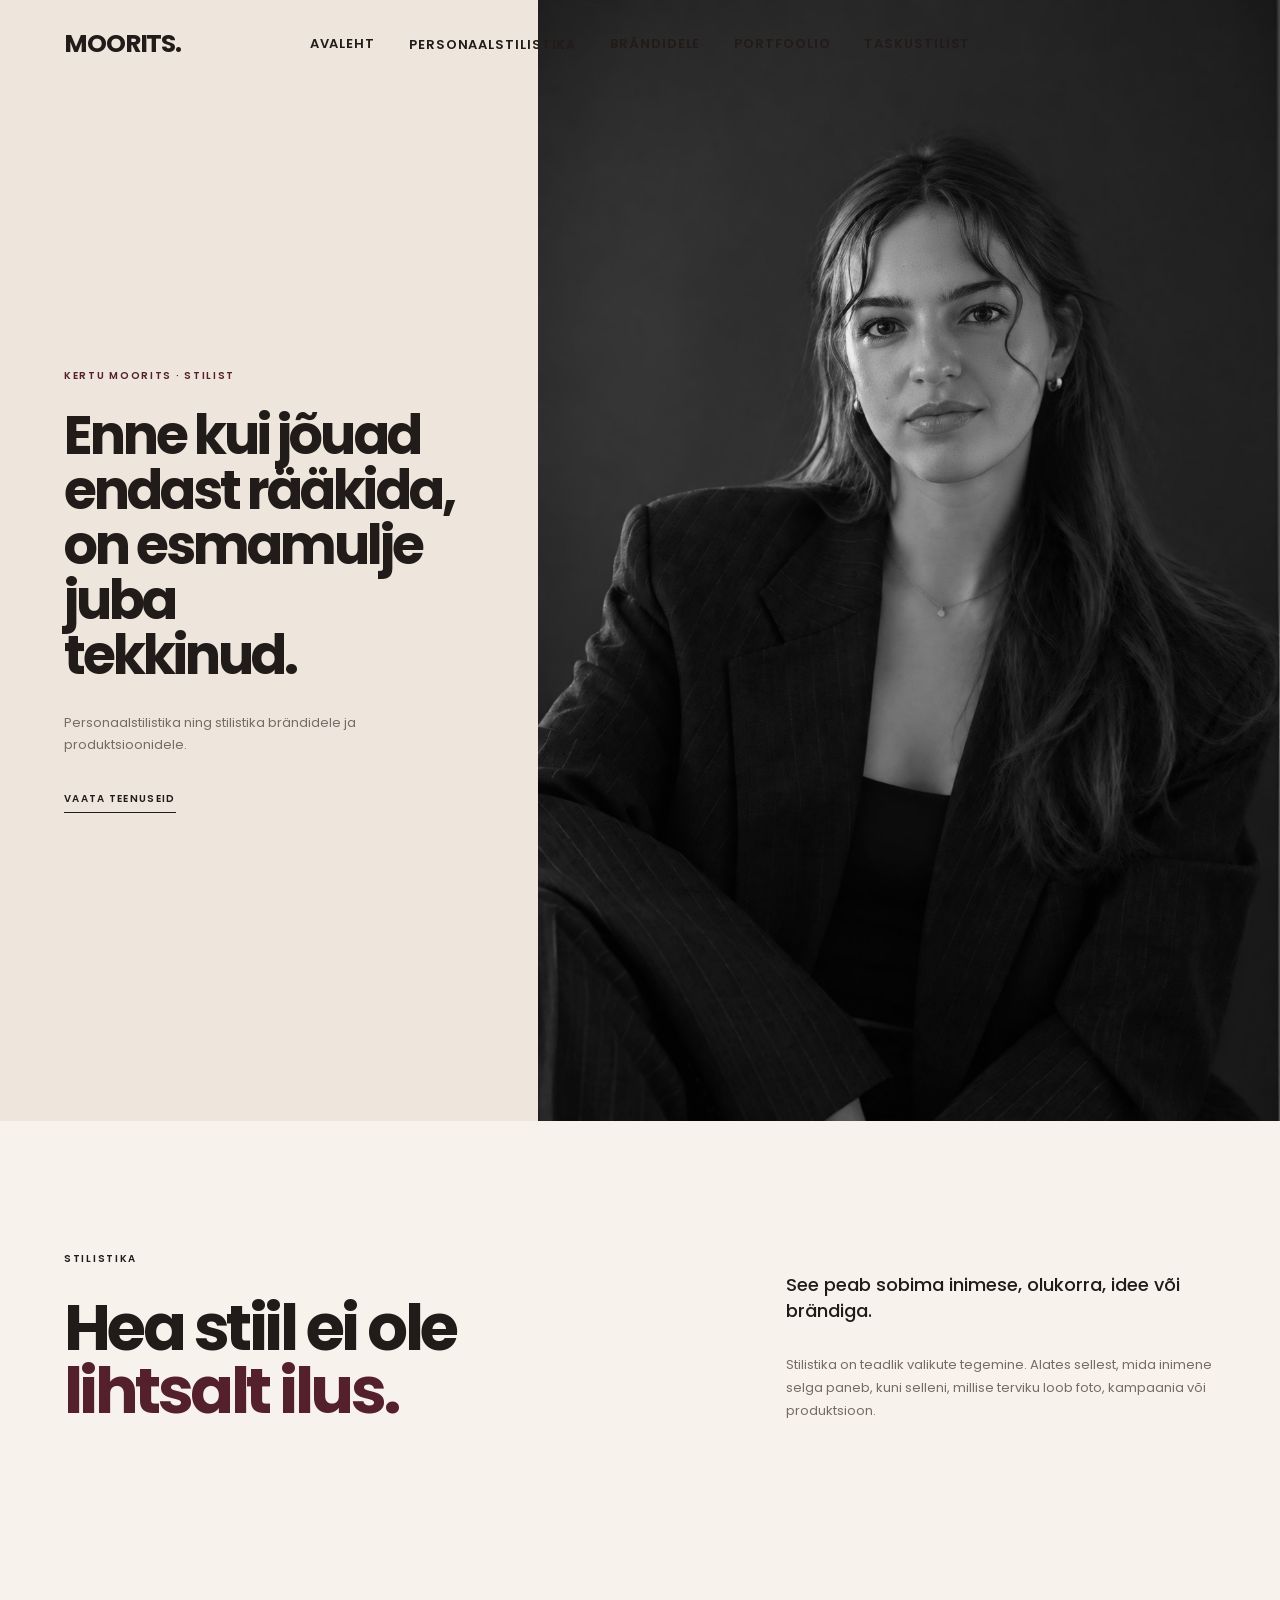
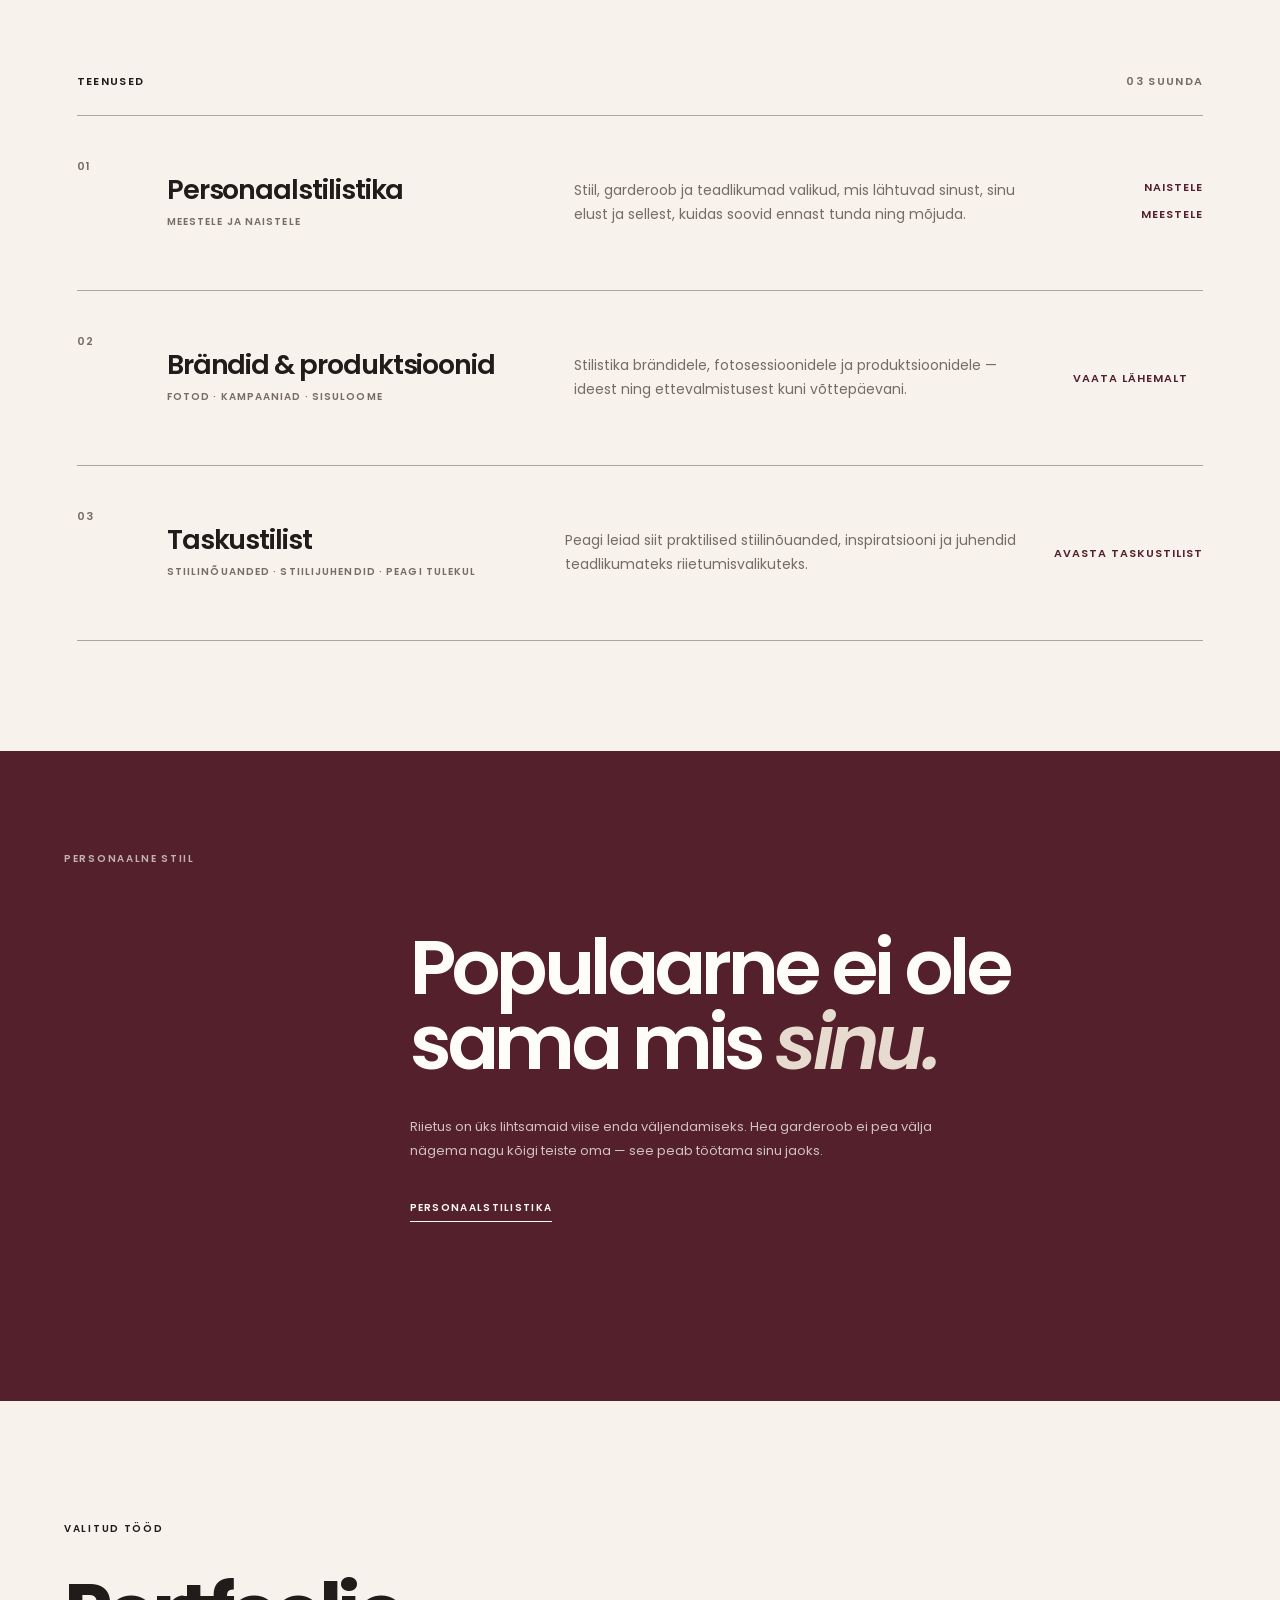
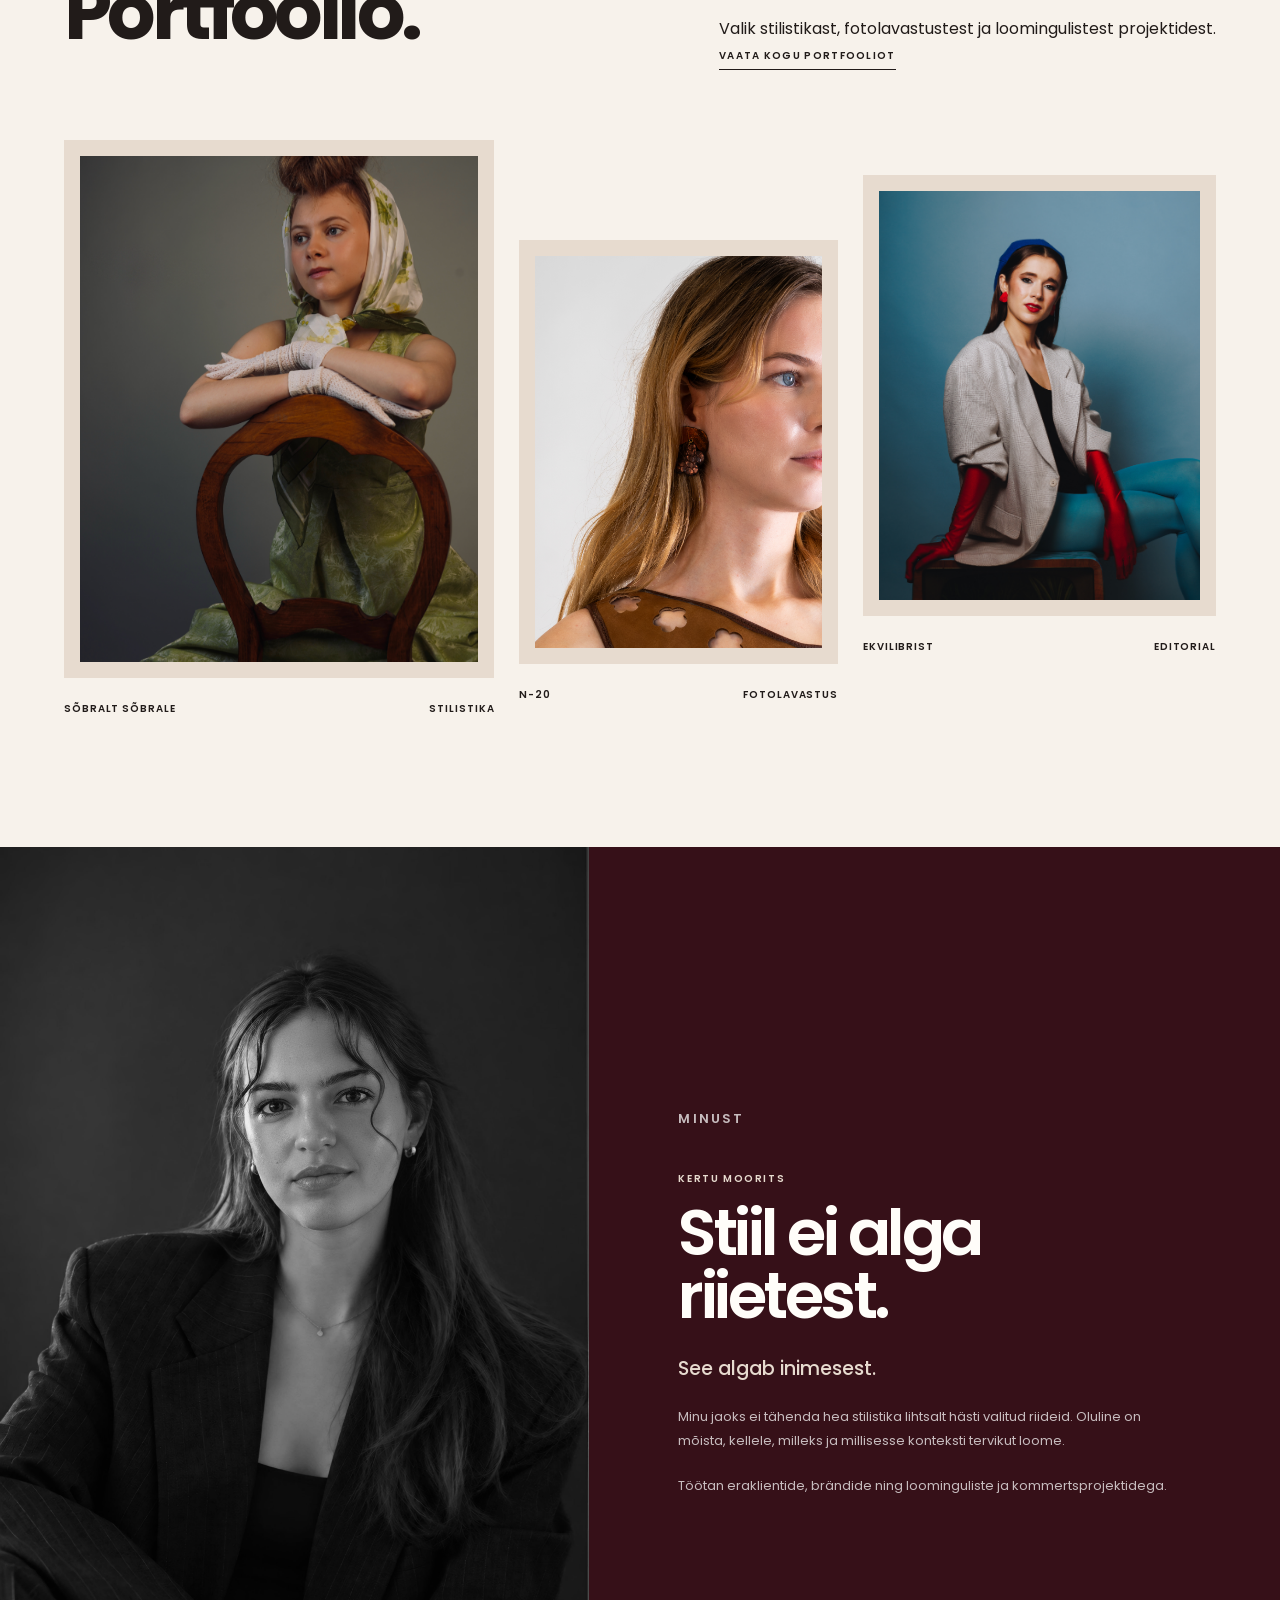
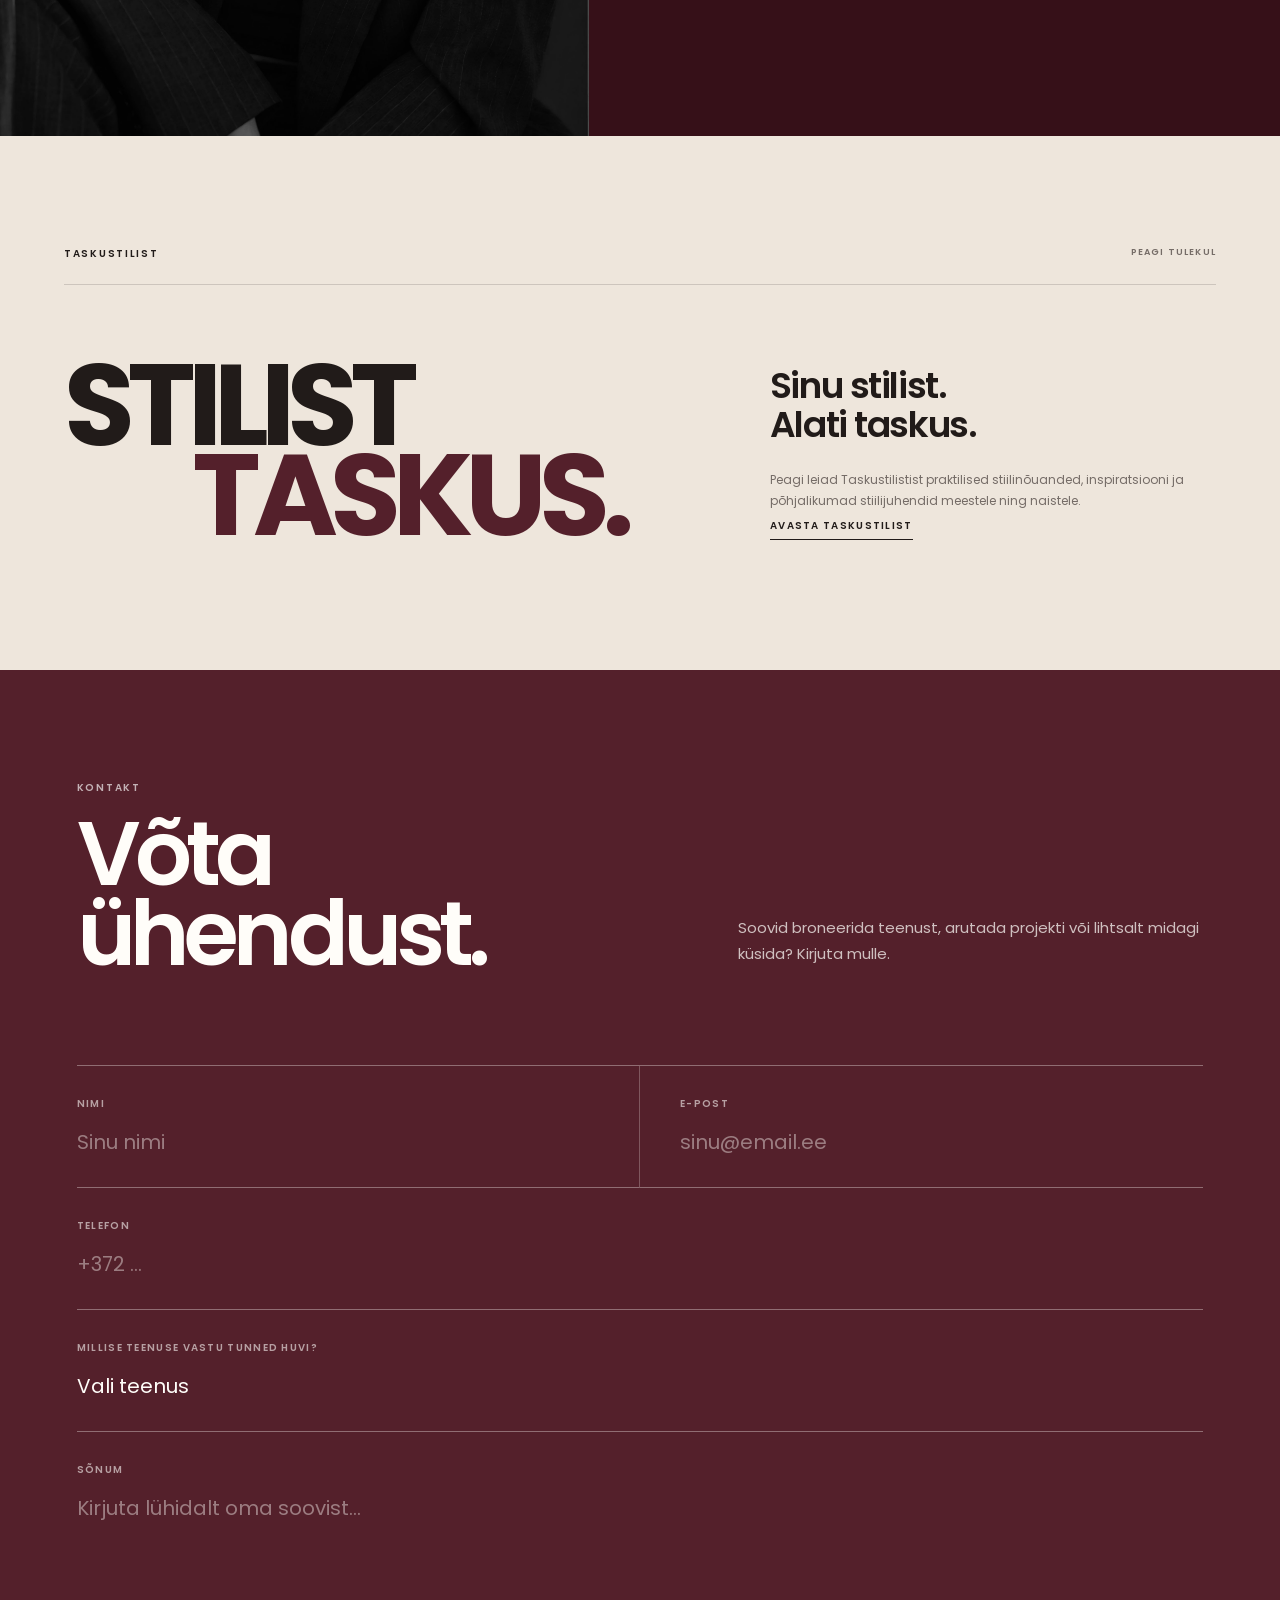
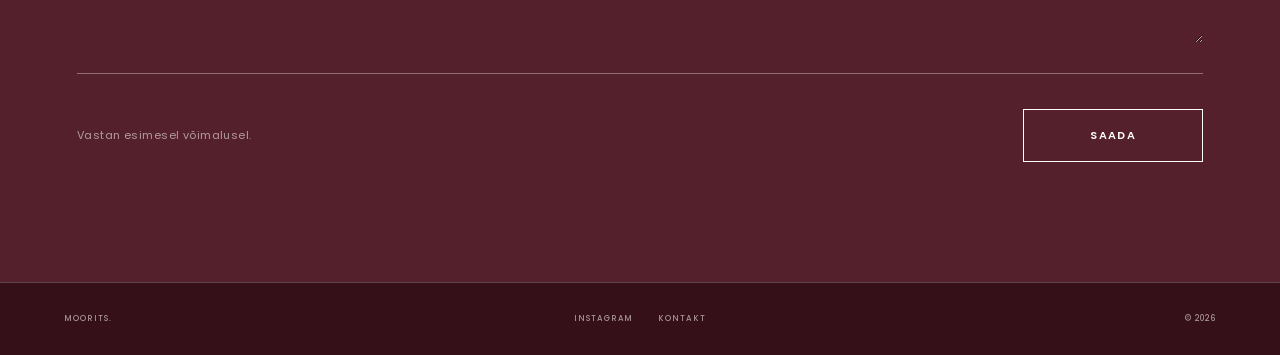
==== commit 240bd8e2: "Update index.html" ====
--- a/index.html
+++ b/index.html
@@ -400,11 +400,11 @@
 
           <div class="work-image">
 
-            <img
-              src="./images/portfoolio/fotolavastused/sõbraltsõbrale/Facetune_05-06-2025-17-43-07.jpeg"
-              alt="Sõbralt Sõbrale stilistika"
-              loading="lazy"
-            >
+           <img
+  src="./images/portfoolio/fotolavastused/sõbraltsõbrale/Facetune_05-06-2025-17-43-07.jpg"
+  alt="Sõbralt Sõbrale stilistika"
+  loading="lazy"
+>
 
           </div>
 
--- a/css/style.css
+++ b/css/style.css
@@ -8334,3 +8334,26 @@
   }
 
 }
+
+/* HEADER – mobiili ja kitsama akna parandus */
+@media (max-width: 760px) {
+  .header {
+    display: flex;
+    justify-content: space-between;
+    align-items: center;
+    width: 100%;
+  }
+
+  .menu-button {
+    display: block;
+    margin-left: auto;
+    padding: 10px 0;
+    border: none;
+    background: transparent;
+    color: var(--ink);
+    font-size: 10px;
+    font-weight: 600;
+    letter-spacing: 0.14em;
+    cursor: pointer;
+  }
+}
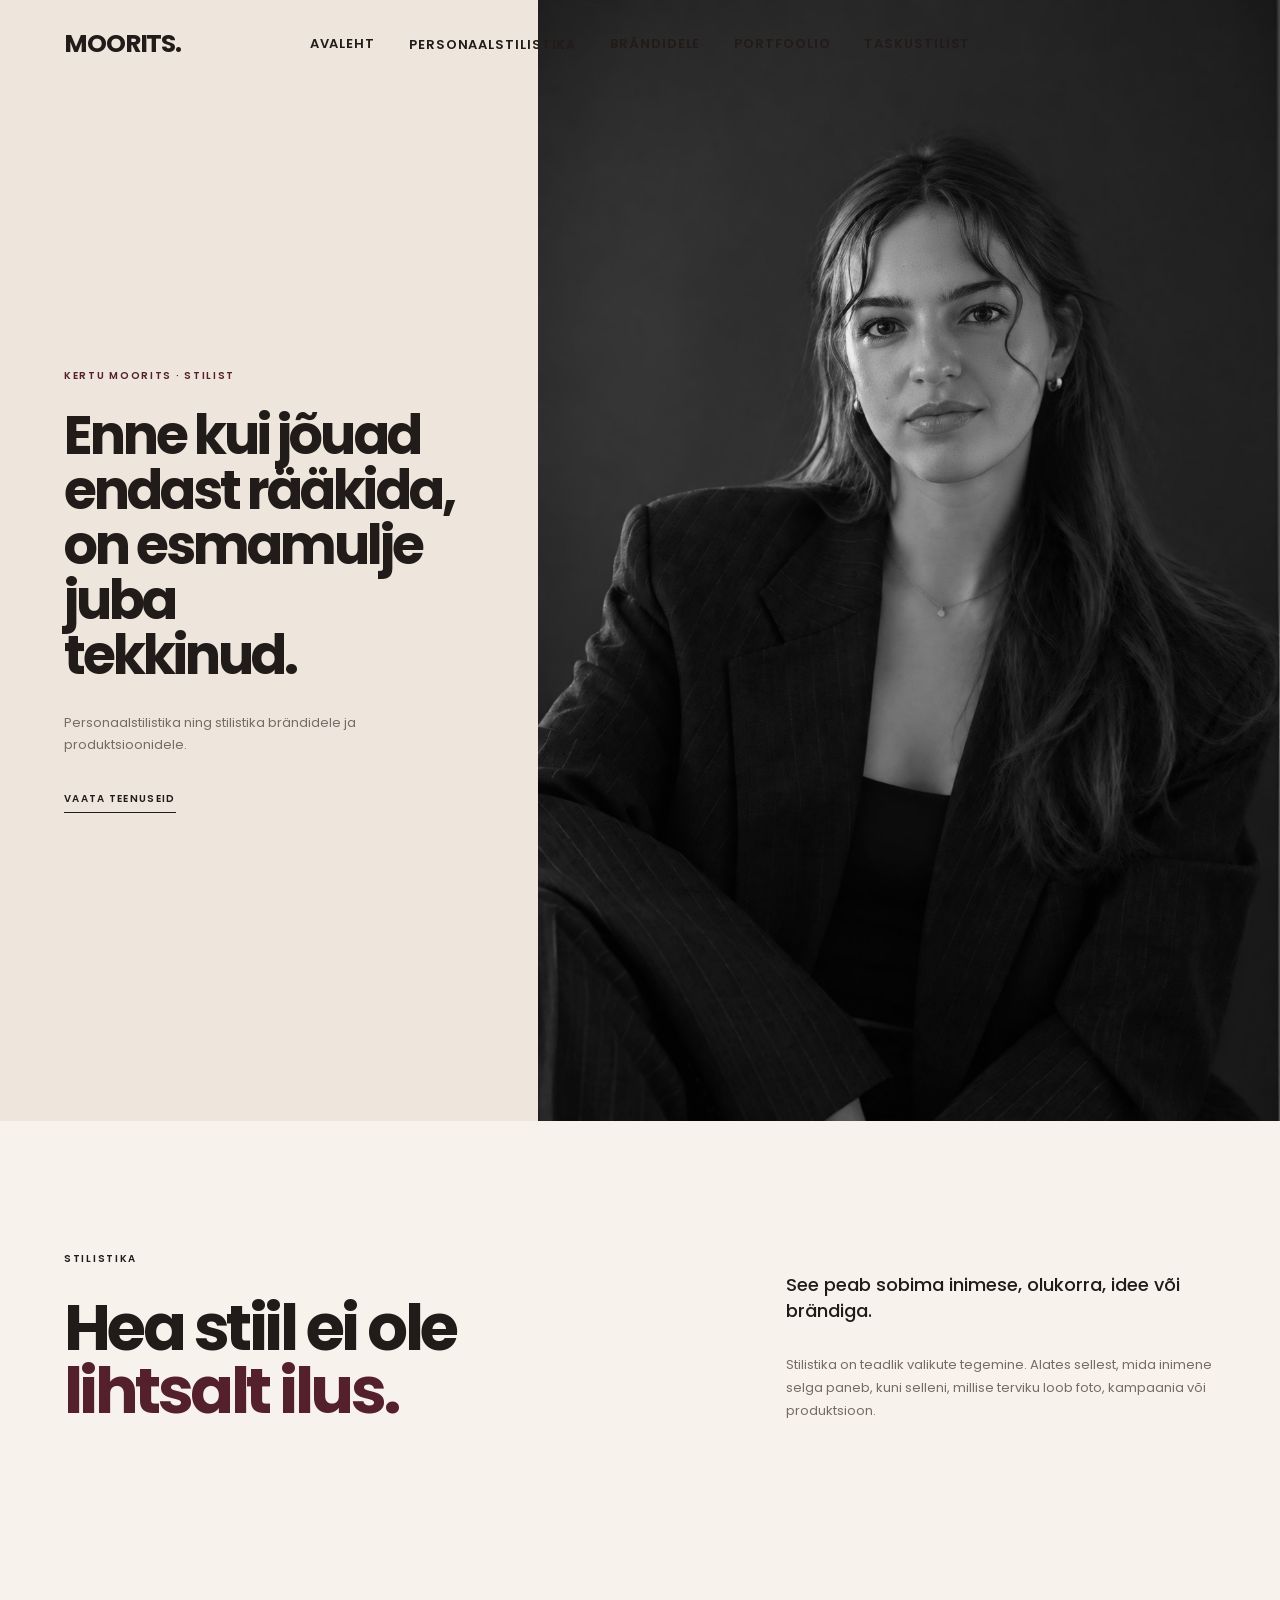
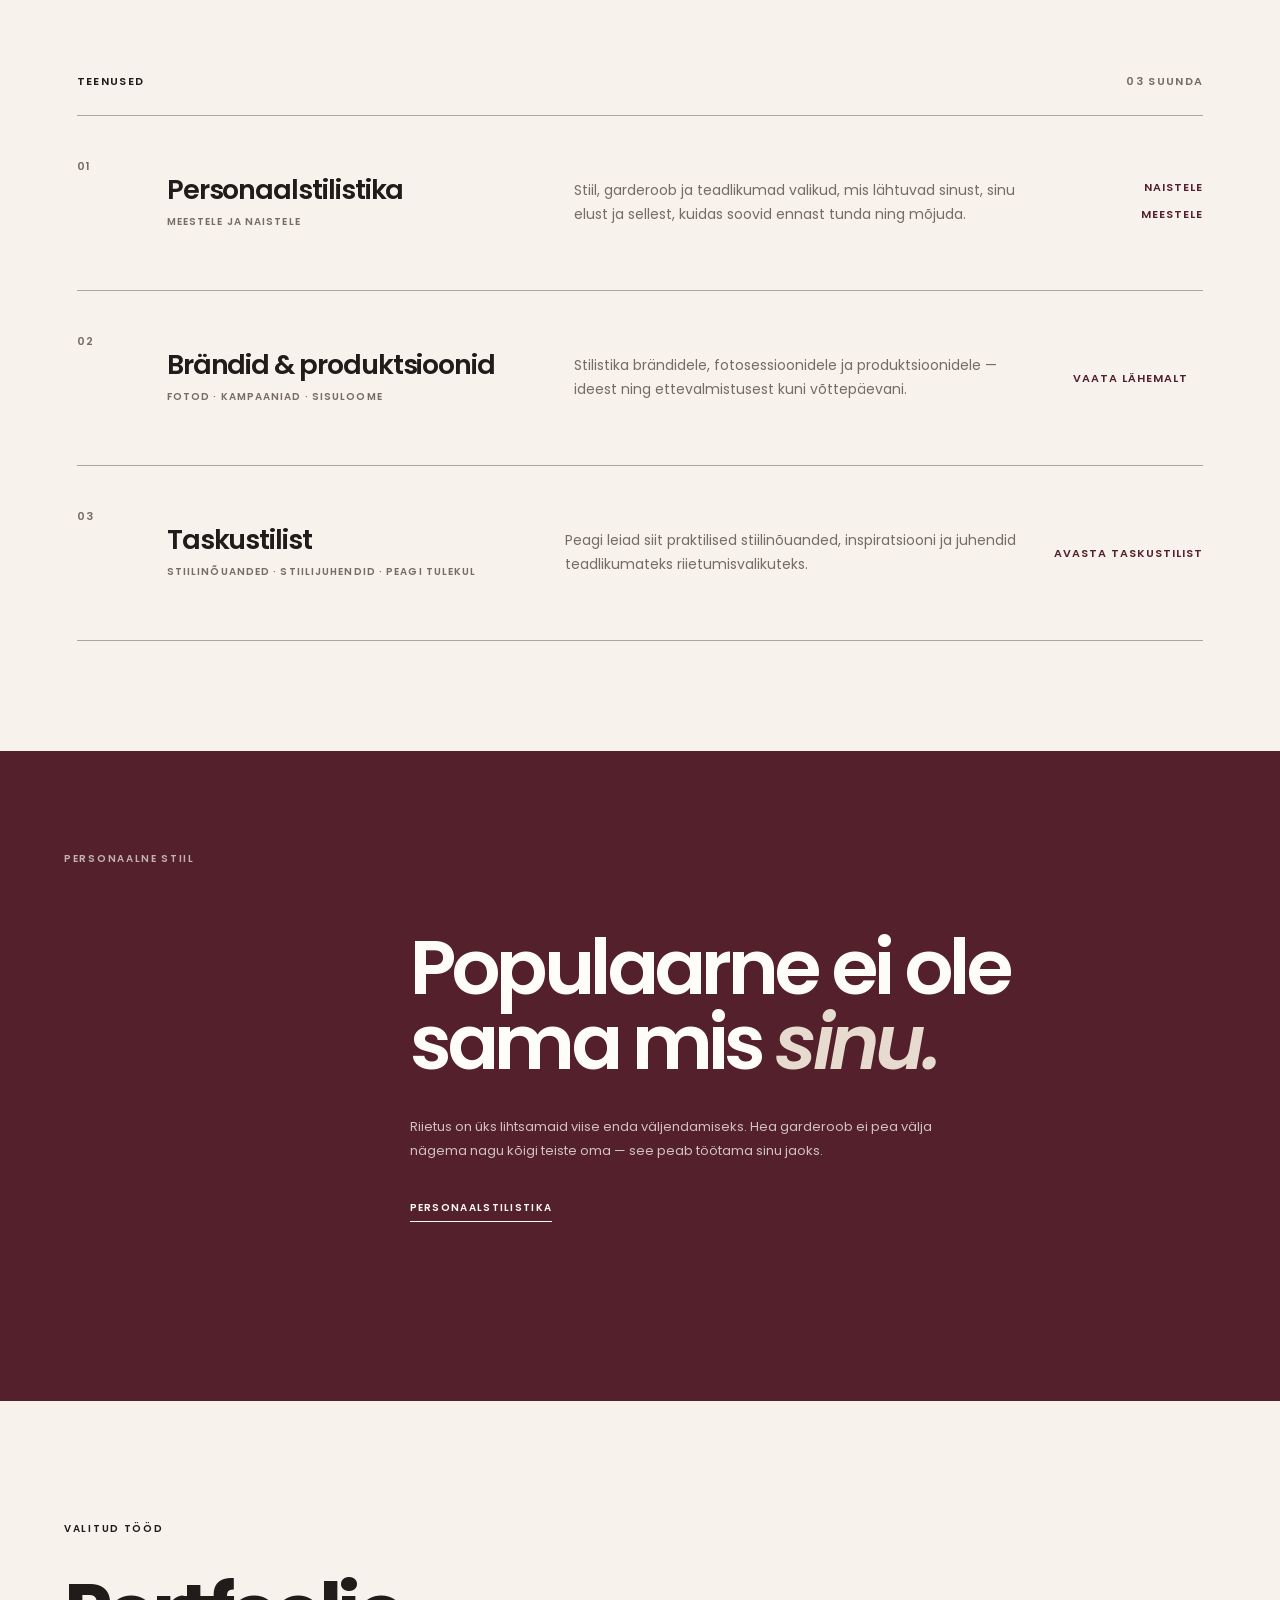
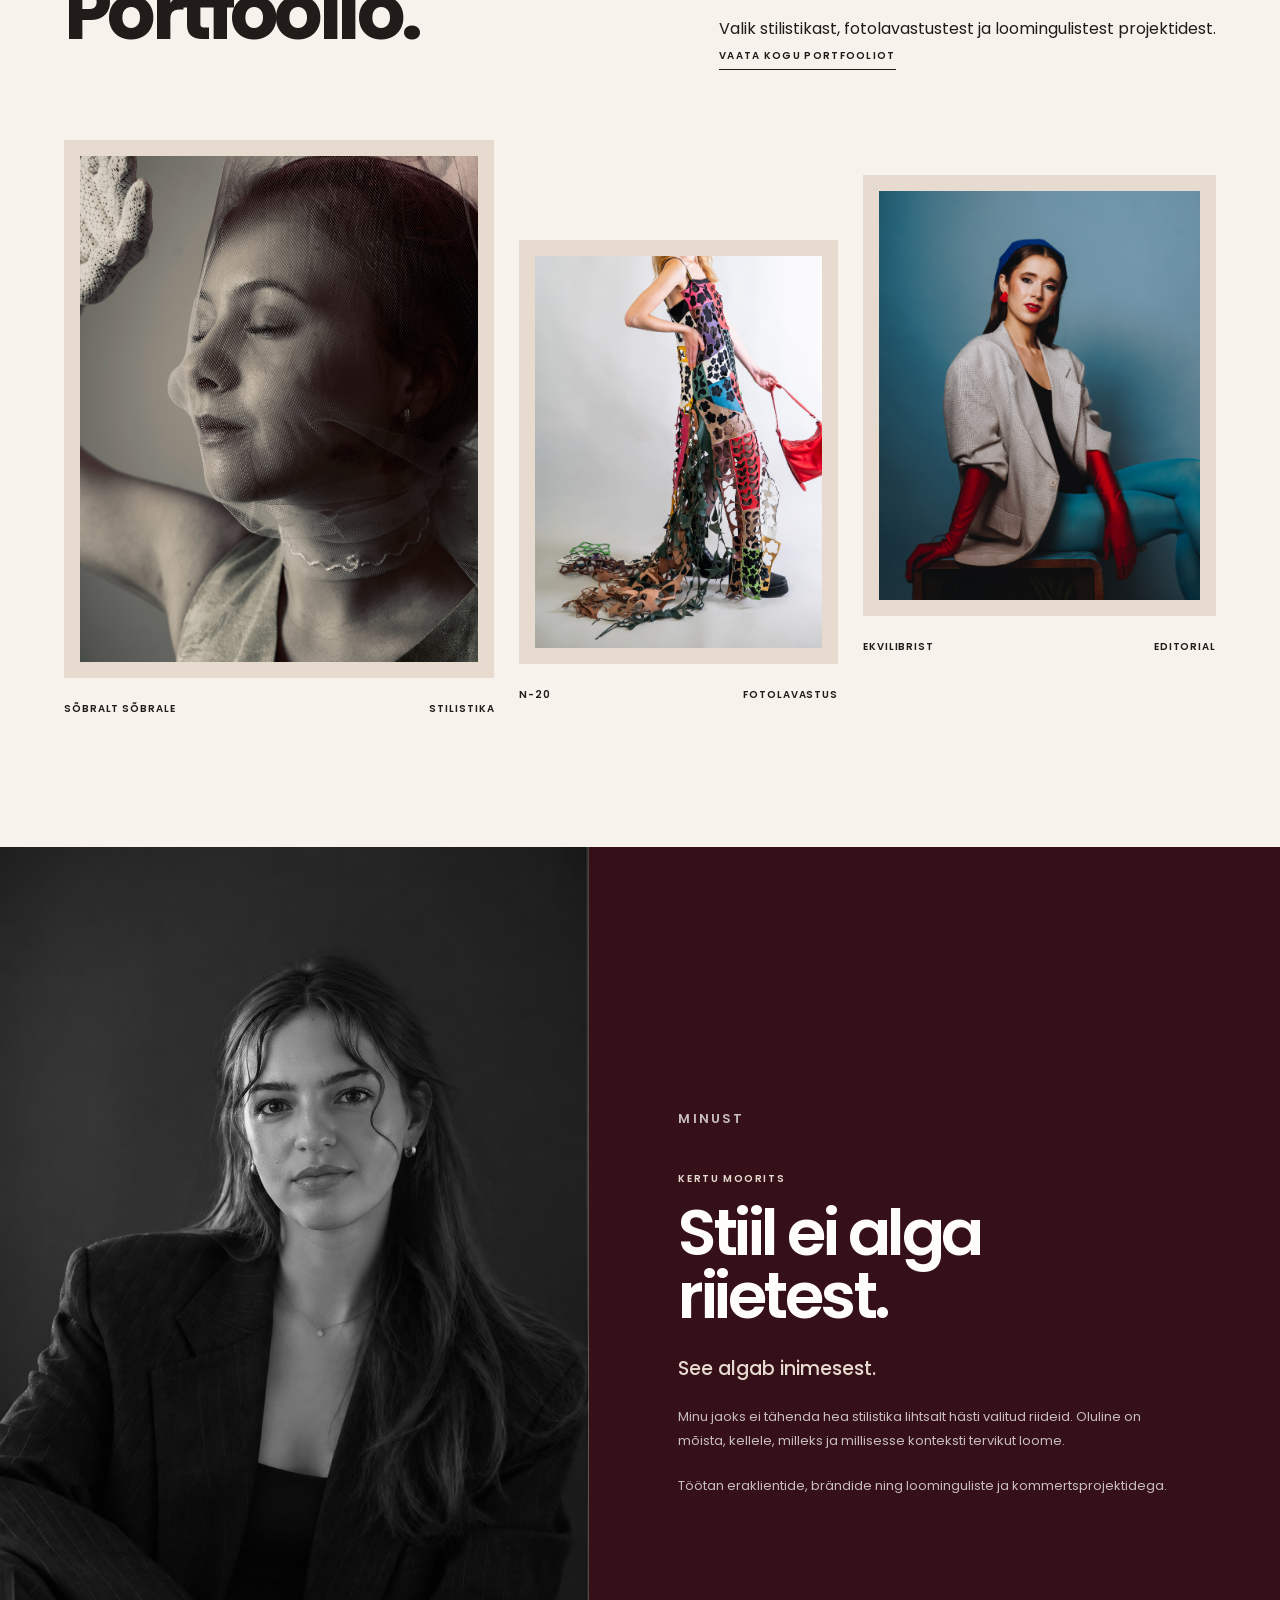
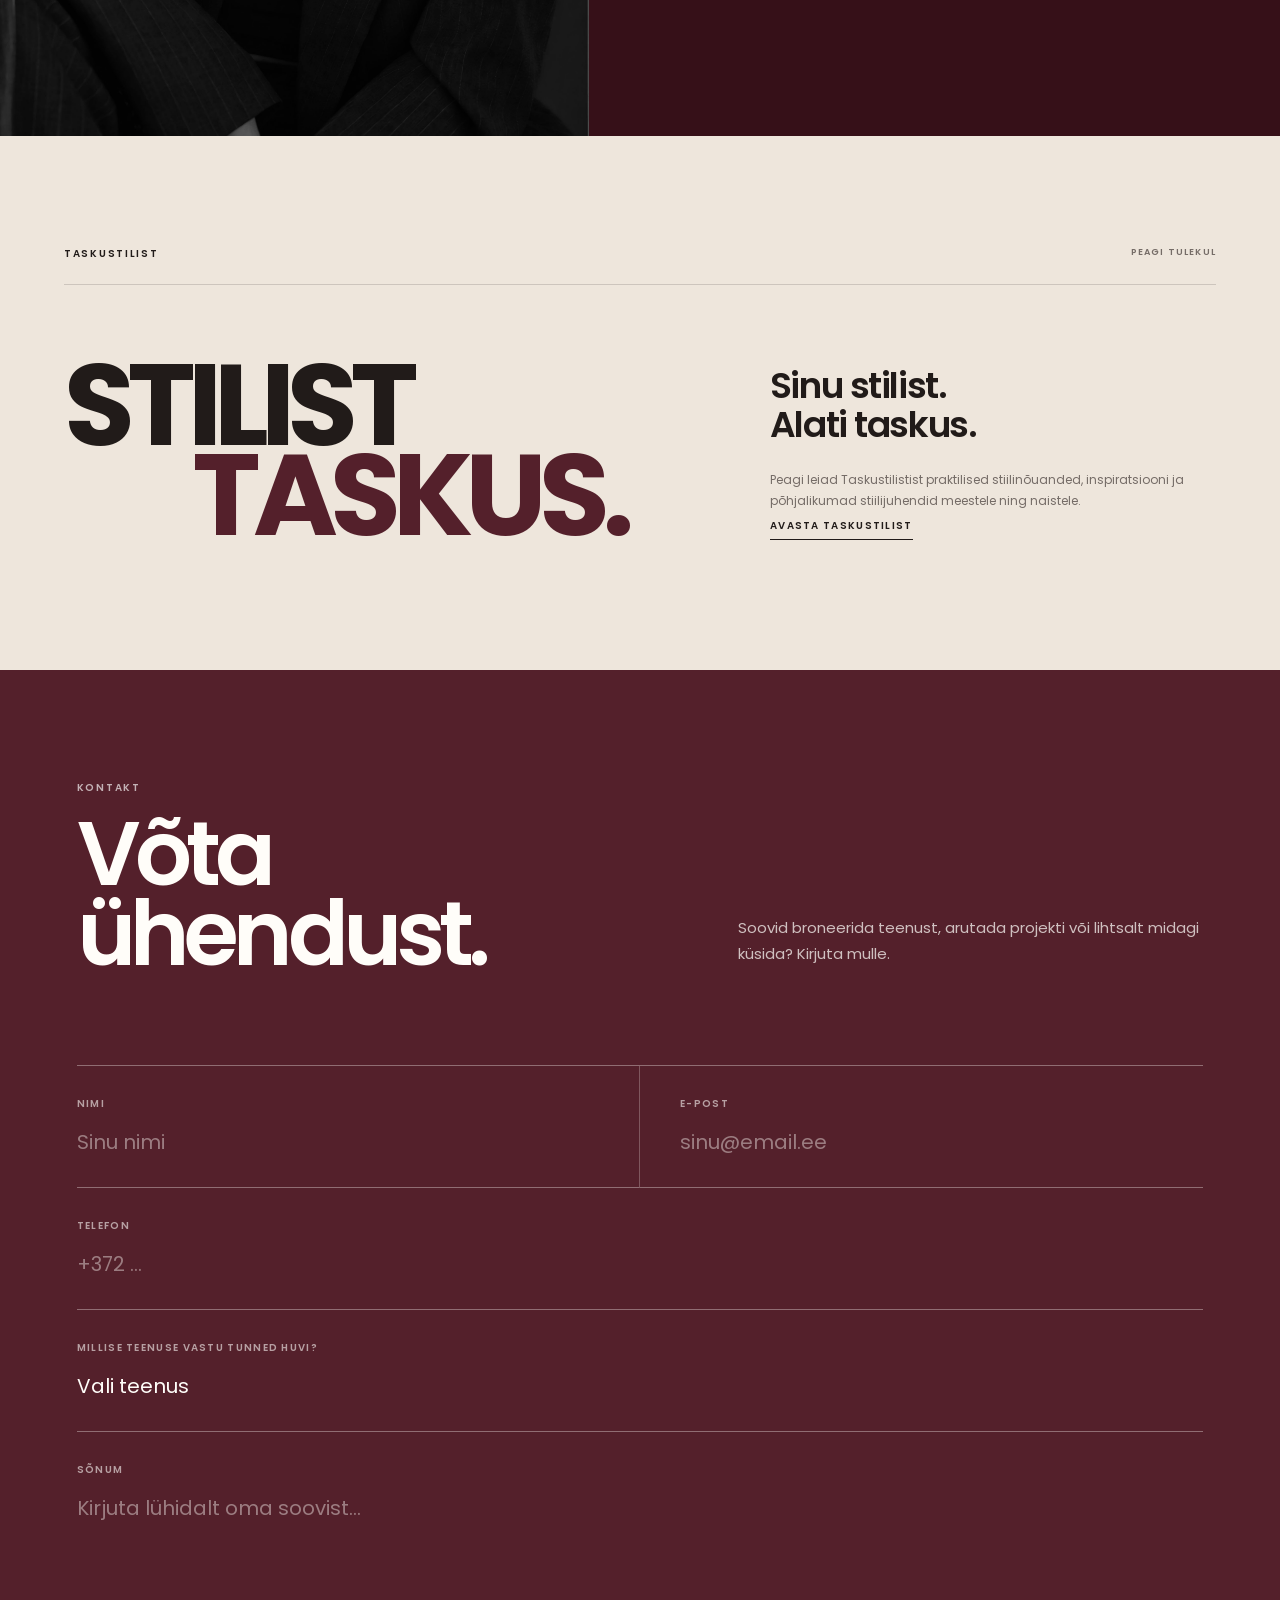
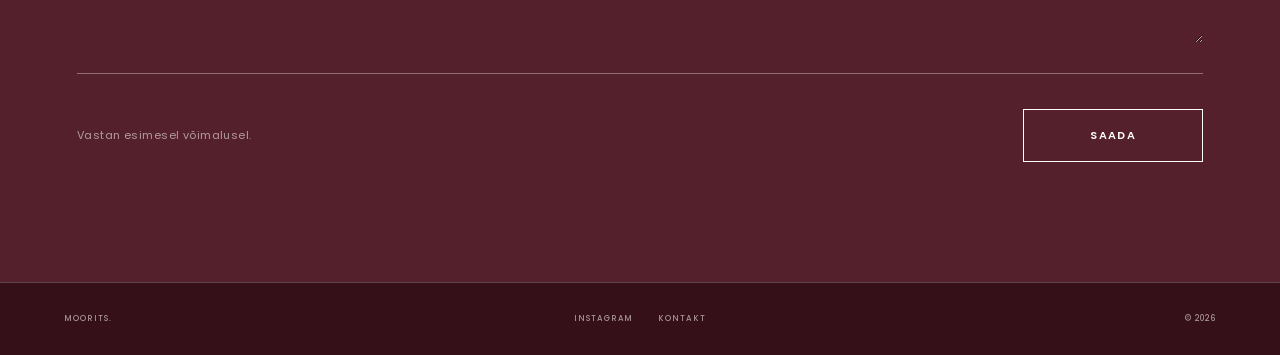
==== commit 94d3365b: "Update index.html" ====
--- a/index.html
+++ b/index.html
@@ -400,8 +400,8 @@
 
           <div class="work-image">
 
-           <img
-  src="./images/portfoolio/fotolavastused/sõbraltsõbrale/Facetune_05-06-2025-17-43-07.jpg"
+         <img
+  src="./images/portfoolio/fotolavastused/sõbraltsõbrale/vitalia%201.jpg"
   alt="Sõbralt Sõbrale stilistika"
   loading="lazy"
 >
@@ -423,10 +423,10 @@
           <div class="work-image">
 
             <img
-              src="./images/portfoolio/fotolavastused/n-20/DSC07305.jpg"
-              alt="N-20 fotolavastus"
-              loading="lazy"
-            >
+  src="./images/portfoolio/fotolavastused/n-20/DSC07285-2dfb7b86f94346cf8f1a0ef1ae4be9ef.jpg"
+  alt="N-20 fotolavastus"
+  loading="lazy"
+>
 
           </div>
 
